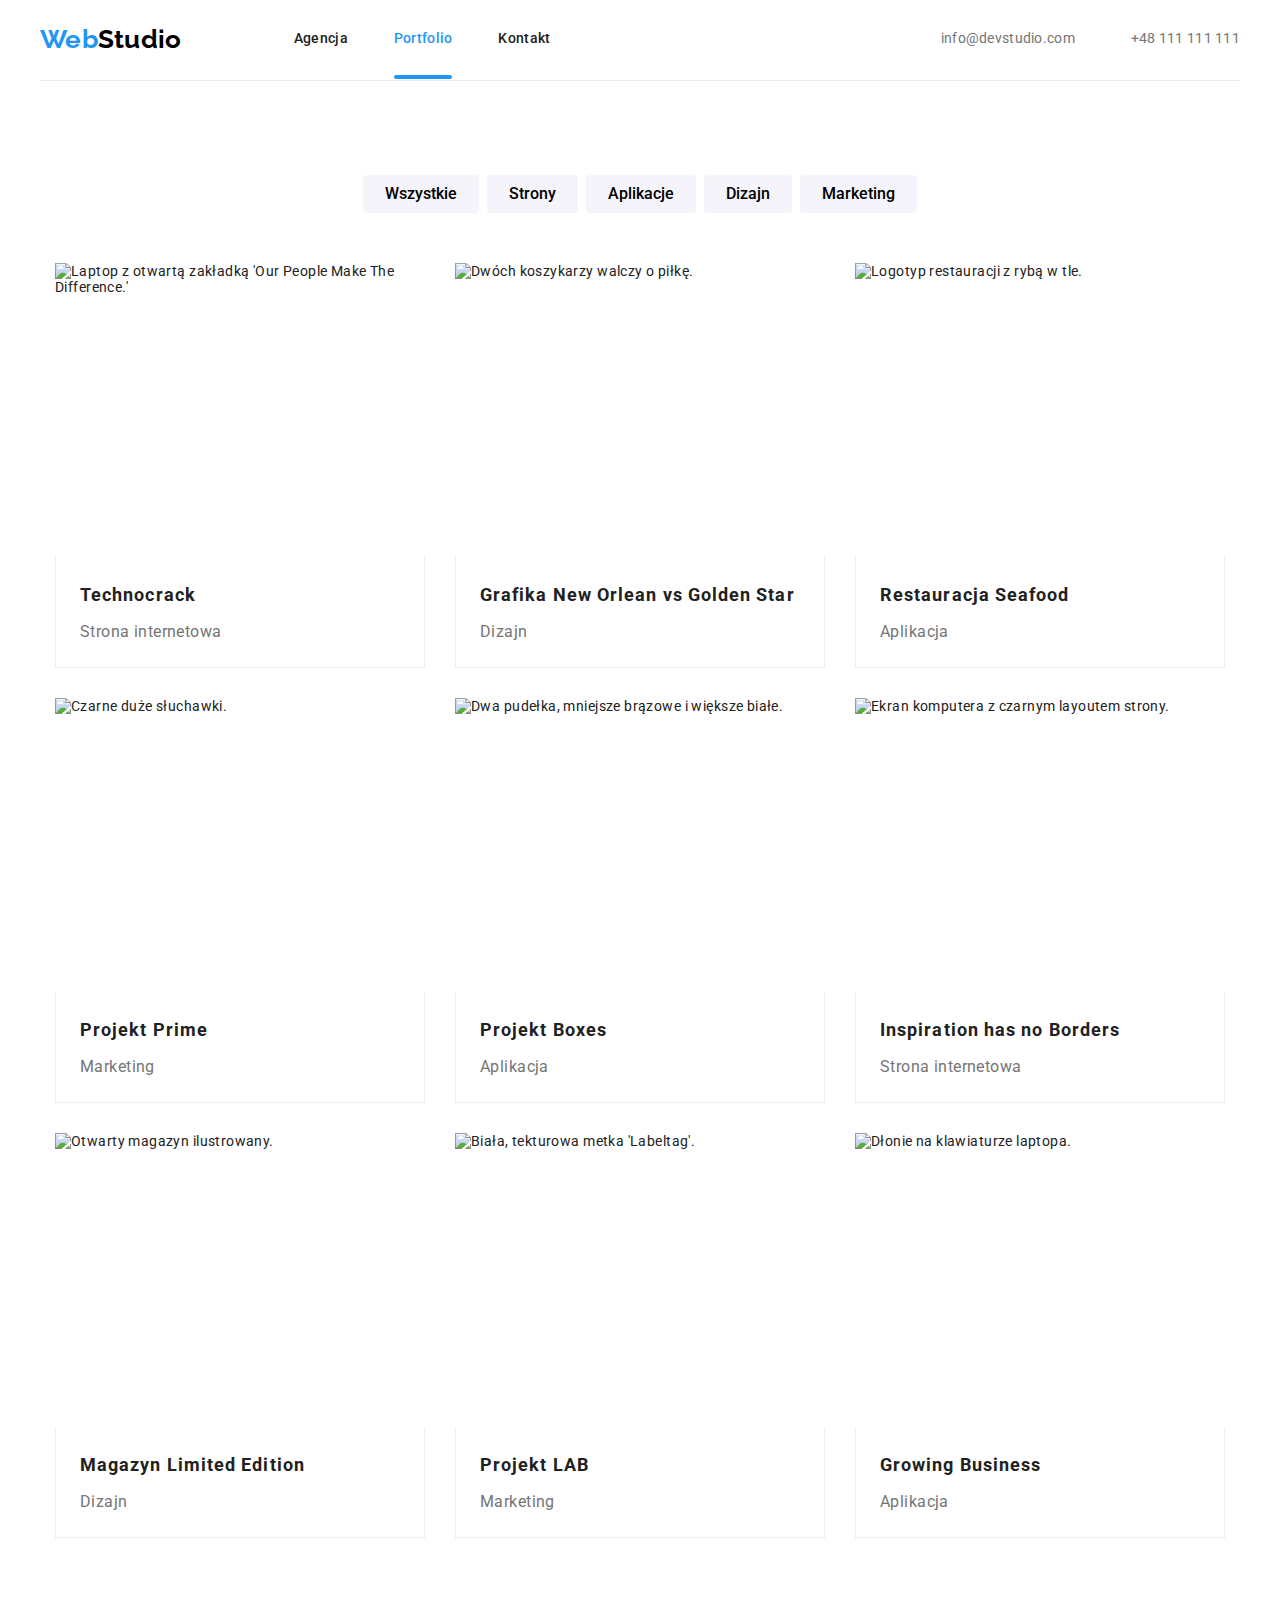
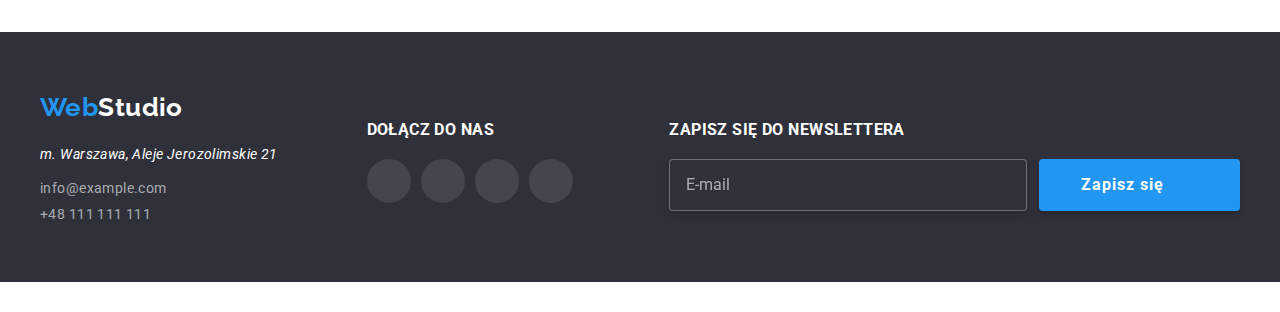
==== portfolio.html @ f0f56482 "BEM dodałem blok product" ====
<!DOCTYPE html>
<html lang="pl-PL">
  <head>
    <meta charset="UTF-8" />
    <meta http-equiv="X-UA-Compatible" content="IE=edge" />
    <meta name="viewport" content="width=device-width, initial-scale=1.0" />
    <title>Portfolio</title>
    <link rel="preconnect" href="https://fonts.googleapis.com" />
    <link rel="preconnect" href="https://fonts.gstatic.com" crossorigin />
    <link
      href="https://fonts.googleapis.com/css2?family=Raleway:wght@700&family=Roboto:wght@400;500;700;900&display=swap"
      rel="stylesheet"
    />
    <link
      rel="stylesheet"
      href="https://cdnjs.cloudflare.com/ajax/libs/modern-normalize/1.0.0/modern-normalize.min.css"
    />
    <link href="./css/styles.css" rel="stylesheet" />
  </head>
  <body>
    <header class="container header">
      <a
        class="logo header__logo"
        href="./index.html"
        target="_blank"
        rel="noopener noreferrer"
        >Web<span class="header__logo--color">Studio</span></a
      >
      <nav>
        <ul class="list header__navigation">
          <li>
            <a class="link header__navigation--color" href="./index.html"
              >Agencja</a
            >
          </li>
          <li>
            <a
              class="header__navigation--active link header__navigation--color"
              href="./portfolio.html"
              target="_blank"
              >Portfolio</a
            >
          </li>
          <li>
            <a class="link header__navigation--color" href="#contacts"
              >Kontakt</a
            >
          </li>
        </ul>
      </nav>
      <ul class="list header__contacts">
        <li>
          <a
            class="link header__contacts--color"
            href="mailto:info@devstudio.com"
          >
            <svg class="icon header__icon--color">
              <use
                xlink:href="./images/icons.svg#envelope"
                width="16"
                height="16"
              ></use>
            </svg>
            info@devstudio.com
          </a>
        </li>
        <li>
          <a class="link header__contacts--color" href="tel:+48111111111">
            <svg class="icon header__icon--color">
              <use
                xlink:href="./images/icons.svg#smartphone"
                width="16"
                height="16"
                x="3"
              ></use>
            </svg>
            +48 111 111 111</a
          >
        </li>
      </ul>
    </header>
    <section class="section">
      <div class="container">
        <ul class="list filter">
          <li>
            <button class="filter__button" type="button">Wszystkie</button>
          </li>
          <li>
            <button class="filter__button" type="button">Strony</button>
          </li>
          <li>
            <button class="filter__button" type="button">Aplikacje</button>
          </li>
          <li>
            <button class="filter__button" type="button">Dizajn</button>
          </li>
          <li>
            <button class="filter__button" type="button">Marketing</button>
          </li>
        </ul>
        <ul class="list grid">
          <li class="grid__item">
            <div class="product">
              <img
                src="./images/portfolio-img-1.jpg"
                alt="Laptop z otwartą zakładką 'Our People Make The Difference.'"
                width="370"
                height="294"
              />
              <p class="product__overlay">
                Technocrack jest popularną platformą wykorzystywaną do
                rozpowszechniania koronawirusa. Firmy wykorzystują tę platformę
                do celów szpiegowskich i ataków na niezabezpieczone serwery
                konkurencji.
              </p>
            </div>
            <div class="product__label">
              <h5 class="product__name">Technocrack</h5>
              <p class="product__class">Strona internetowa</p>
            </div>
          </li>
          <li class="grid__item">
            <div class="product">
              <img
                src="./images/portfolio-img-2.jpg"
                alt="Dwóch koszykarzy walczy o piłkę."
                width="370"
                height="294"
              />
              <p class="product__overlay">
                Technocrack jest popularną platformą wykorzystywaną do
                rozpowszechniania koronawirusa. Firmy wykorzystują tę platformę
                do celów szpiegowskich i ataków na niezabezpieczone serwery
                konkurencji.
              </p>
            </div>
            <div class="product__label">
              <h5 class="product__name">Grafika New Orlean vs Golden Star</h5>
              <p class="product__class">Dizajn</p>
            </div>
          </li>
          <li class="grid__item">
            <div class="product">
              <img
                src="./images/portfolio-img-3.jpg"
                alt="Logotyp restauracji z rybą w tle."
                width="370"
                height="294"
              />
              <p class="product__overlay">
                Technocrack jest popularną platformą wykorzystywaną do
                rozpowszechniania koronawirusa. Firmy wykorzystują tę platformę
                do celów szpiegowskich i ataków na niezabezpieczone serwery
                konkurencji.
              </p>
            </div>
            <div class="product__label">
              <h5 class="product__name">Restauracja Seafood</h5>
              <p class="product__class">Aplikacja</p>
            </div>
          </li>
          <li class="grid__item">
            <div class="product">
              <img
                src="./images/portfolio-img-4.jpg"
                width="370"
                height="294"
                alt="Czarne duże słuchawki."
              />
              <p class="product__overlay">
                Technocrack jest popularną platformą wykorzystywaną do
                rozpowszechniania koronawirusa. Firmy wykorzystują tę platformę
                do celów szpiegowskich i ataków na niezabezpieczone serwery
                konkurencji.
              </p>
            </div>
            <div class="product__label">
              <h5 class="product__name">Projekt Prime</h5>
              <p class="product__class">Marketing</p>
            </div>
          </li>
          <li class="grid__item">
            <div class="product">
              <img
                src="./images/portfolio-img-5.jpg"
                width="370"
                height="294"
                alt="Dwa pudełka, mniejsze brązowe i większe białe."
              />
              <p class="product__overlay">
                Technocrack jest popularną platformą wykorzystywaną do
                rozpowszechniania koronawirusa. Firmy wykorzystują tę platformę
                do celów szpiegowskich i ataków na niezabezpieczone serwery
                konkurencji.
              </p>
            </div>
            <div class="product__label">
              <h5 class="product__name">Projekt Boxes</h5>
              <p class="product__class">Aplikacja</p>
            </div>
          </li>
          <li class="grid__item">
            <div class="product">
              <img
                src="./images/portfolio-img-6.jpg"
                alt="Ekran komputera z czarnym layoutem strony."
                width="370"
                height="294"
              />
              <p class="product__overlay">
                Technocrack jest popularną platformą wykorzystywaną do
                rozpowszechniania koronawirusa. Firmy wykorzystują tę platformę
                do celów szpiegowskich i ataków na niezabezpieczone serwery
                konkurencji.
              </p>
            </div>
            <div class="product__label">
              <h5 class="product__name">Inspiration has no Borders</h5>
              <p class="product__class">Strona internetowa</p>
            </div>
          </li>
          <li class="grid__item">
            <div class="product">
              <img
                src="./images/portfolio-img-7.jpg"
                alt="Otwarty magazyn ilustrowany."
                width="370"
                height="294"
              />
              <p class="product__overlay">
                Technocrack jest popularną platformą wykorzystywaną do
                rozpowszechniania koronawirusa. Firmy wykorzystują tę platformę
                do celów szpiegowskich i ataków na niezabezpieczone serwery
                konkurencji.
              </p>
            </div>
            <div class="product__label">
              <h5 class="product__name">Magazyn Limited Edition</h5>
              <p class="product__class">Dizajn</p>
            </div>
          </li>
          <li class="grid__item">
            <div class="product">
              <img
                src="./images/portfolio-img-8.jpg"
                alt="Biała, tekturowa metka 'Labeltag'."
                width="370"
                height="294"
              />
              <p class="product__overlay">
                Technocrack jest popularną platformą wykorzystywaną do
                rozpowszechniania koronawirusa. Firmy wykorzystują tę platformę
                do celów szpiegowskich i ataków na niezabezpieczone serwery
                konkurencji.
              </p>
            </div>
            <div class="product__label">
              <h5 class="product__name">Projekt LAB</h5>
              <p class="product__class">Marketing</p>
            </div>
          </li>
          <li class="grid__item">
            <div class="product">
              <img
                src="./images/portfolio-img-9.jpg"
                alt="Dłonie na klawiaturze laptopa."
                width="370"
                height="294"
              />
              <p class="product__overlay">
                Technocrack jest popularną platformą wykorzystywaną do
                rozpowszechniania koronawirusa. Firmy wykorzystują tę platformę
                do celów szpiegowskich i ataków na niezabezpieczone serwery
                konkurencji.
              </p>
            </div>
            <div class="product__label">
              <h5 class="product__name">Growing Business</h5>
              <p class="product__class">Aplikacja</p>
            </div>
          </li>
        </ul>
      </div>
    </section>
    <footer class="footer__background">
      <div class="container footer">
        <div>
          <a
            class="logo"
            href="./index.html"
            target="_blank"
            rel="noopener noreferrer"
            >Web<span class="footer__logo--color">Studio</span></a
          >
          <address class="footer__address">
            <p>m. Warszawa, Aleje Jerozolimskie 21</p>
          </address>
          <ul class="list footer__contacts">
            <li>
              <a
                class="link footer__contacts--color"
                href="mailto:info@example.com"
                >info@example.com</a
              >
            </li>
            <li>
              <a class="link footer__contacts--color" href="tel:+48111111111"
                >+48 111 111 111</a
              >
            </li>
          </ul>
        </div>
        <div class="footer__social">
          <h3 class="footer__heading">Dołącz do nas</h3>
          <div class="social">
            <a
              class="icon social__icon footer__social--color"
              href="./index.html"
              target="_blank"
              rel="noopener noreferrer"
            >
              <svg>
                <use
                  xlink:href="./images/icons.svg#instagram"
                  width="20"
                  height="20"
                  x="12"
                  y="12"
                ></use>
              </svg>
            </a>
            <a
              class="icon social__icon footer__social--color"
              href="./index.html"
              target="_blank"
              rel="noopener noreferrer"
            >
              <svg>
                <use
                  xlink:href="./images/icons.svg#twitter"
                  width="20"
                  height="20"
                  x="12"
                  y="12"
                ></use>
              </svg>
            </a>
            <a
              class="icon social__icon footer__social--color"
              href="./index.html"
              target="_blank"
              rel="noopener noreferrer"
            >
              <svg>
                <use
                  xlink:href="./images/icons.svg#facebook"
                  width="20"
                  height="20"
                  x="12"
                  y="12"
                ></use>
              </svg>
            </a>
            <a
              class="icon social__icon footer__social--color"
              href="./index.html"
              target="_blank"
              rel="noopener noreferrer"
            >
              <svg>
                <use
                  xlink:href="./images/icons.svg#linkedin"
                  width="20"
                  height="20"
                  x="12"
                  y="12"
                ></use>
              </svg>
            </a>
          </div>
        </div>
        <div class="footer__newsletter">
          <h3 class="footer__heading">Zapisz się do newslettera</h3>
          <form class="footer__form" method="post" action="javascript:void(0);">
            <label for="news_email"></label>
            <input
              class="footer__input"
              type="email"
              name="news_email"
              id="news_email"
              placeholder="E-mail"
            />
            <button class="footer__button button" type="submit">
              Zapisz się<svg class="footer__icon">
                <use
                  xlink:href="./images/icons.svg#send"
                  width="24"
                  height="24"
                ></use>
              </svg>
            </button>
          </form>
        </div>
      </div>
    </footer>
  </body>
</html>
---- css/styles.css ----
/* global border-box - not necessary if modern.normailze stylesheet is linked
*,
*::before,
*::after {
  box-sizing: border-box;
}
*/
:root {
  --white: #fff;
  --black: #000;
  --brand-black: #212121;
  --grey: #757575;
  --brand-blue: #2196f3;
  --lightgrey: #ffffff99;
  --background-grey: #f5f4fa;
  --background-white: #e5e5e5;
  --border-head: #ececec;
  --grid-item: #eeeeee;
  --brand-dark: #2f303a;
  --background-title: #2f303a66;
  --icon-grey: #afb1b8;
  --icon-black: #ffffff1a;
  --background-dark-trans: #2f303acc;
  --background-blue-trans: #2196f3e5;
  --border-grey: #0000001a;
  --background-backdrop: #00000033;
  --placeholder-comment: #75757580;
}
body {
  font-family: "Roboto", "Raleway", sans-serif;
  color: var(--brand-black);
  font-size: 14px;
  letter-spacing: 0.03em;
  margin: 0;
  padding: 0;
}
.container {
  width: 1200px;
  justify-content: center;
  margin: 0 auto;
}
.list {
  list-style-type: none;
  display: inline;
  margin: 0;
  padding: 0;
}
.section {
  padding-top: 94px;
  padding-bottom: 94px;
}

/*Logo WebStudio*/
.logo {
  font-family: "Raleway";
  font-size: 26px;
  font-weight: 700;
  line-height: 1.19;
  text-decoration: none;
  color: var(--brand-blue);
}
.header__logo--color {
  color: var(--black);
}

/* -------------INDEX------------ */

/* ---Header----*/
.header {
  display: flex;
  justify-content: space-between;
  align-items: center;
  background-color: var(--white);
  border-bottom: 1px solid var(--border-head);
  padding-top: 24px;
  padding-bottom: 25px;
  line-height: 1.14;
  letter-spacing: 0.02em;
}
.header__logo {
  margin-right: 93px;
}
.header__navigation {
  display: flex;
  margin-right: 345px;
  gap: 46px;
}
.header__navigation--color {
  font-weight: 500;
  text-decoration: none;
  color: var(--brand-black);
}
.link {
  transition-property: color;
  transition-duration: 250ms;
  transition-timing-function: cubic-bezier(0.4, 0, 0.2, 1);
}
.link:hover,
.link:focus {
  color: var(--brand-blue);
}
/* --blue underline for active page ---- */
.header__navigation--active {
  position: relative;
  color: var(--brand-blue);
}
.header__navigation--active::after {
  position: absolute;
  display: block;
  content: "";
  height: 4px;
  bottom: -33px;
  left: 0;
  right: 0;
  background-color: var(--brand-blue);
  border-radius: 2px;
  margin: 0;
}

/* --- */
.header__contacts {
  display: flex;
  justify-content: center;
  align-items: center;
  gap: 30px;
}
.header__contacts--color {
  display: flex;
  color: var(--grey);
  text-decoration: none;
  letter-spacing: 0.02em;
}

.header__icon--color {
  fill: var(--grey);
  background-color: var(--white);
  margin-right: 10px;
  width: 16px;
  height: 16px;
  transition-property: fill;
  transition-duration: 250ms;
  transition-timing-function: cubic-bezier(0.4, 0, 0.2, 1);
}
.header__icon--color:hover,
.header__icon--color:focus {
  fill: var(--brand-blue);
}
.link:hover .header__icon--color,
.link:focus .header__icon--color {
  fill: var(--brand-blue);
}

/*----Footer-----*/

.footer__background {
  background-color: var(--brand-dark);
}
.footer {
  color: var(--white);
  display: flex;
  justify-content: space-between;
  padding-top: 60px;
  padding-bottom: 60px;
}
.footer__logo--color {
  color: var(--white);
}
.footer__address {
  line-height: 1.71;
  margin-top: 20px;
  margin-bottom: 9px;
}
.footer__contacts {
  display: flex;
  flex-direction: column;
  gap: 9px;
}
.footer__contacts--color {
  text-decoration: none;
  color: var(--lightgrey);
}
/* --Footer social-- */

.footer__social {
  margin-left: 70px;
  padding-top: 12px;
}
.footer__heading {
  font-weight: 700;
  text-transform: uppercase;
  line-height: 1.17;
  margin-bottom: 20px;
}
.footer__social--color {
  fill: var(--white);
  background-color: var(--icon-black);
}
/* --Footer newsletter-- */
.footer__newsletter {
  margin-left: 78px;
  padding-top: 12px;
}
.footer__form {
  display: flex;
}
.footer__input {
  width: 358px;
  padding-left: 16px;
  padding-top: 15px;
  padding-bottom: 15px;
  background-color: var(--brand-dark);
  border: 1px solid rgba(255, 255, 255, 0.3);
  filter: drop-shadow(0px 4px 4px rgba(0, 0, 0, 0.15));
  border-radius: 4px;
  outline: none;
  transition-property: fill, border-color;
  transition-duration: 250ms;
  transition-timing-function: cubic-bezier(0.4, 0, 0.2, 1);
}
.footer__input:hover,
.footer__input:focus {
  border-color: var(--brand-blue);
}
.footer__input,
::placeholder {
  font-size: 16px;
  line-height: 1.25;
  color: var(--lightgrey);
}
.footer__button {
  display: flex;
  justify-content: center;
  align-items: center;
  margin-left: 12px;
  padding-left: 42px;
  padding-right: 28px;
}
.button {
  padding-top: 10px;
  padding-bottom: 10px;
  background-color: var(--brand-blue);
  color: var(--white);
  font-weight: 700;
  font-size: 16px;
  line-height: 1.87;
  letter-spacing: 0.06em;
  text-align: center;
  cursor: pointer;
  border: none;
  border-radius: 4px;
  box-shadow: 0px 4px 4px rgba(0, 0, 0, 0.15);
}
.footer__icon {
  fill: var(--white);
  width: 24px;
  height: 24px;
  margin-left: 24px;
}
/* -----Order section------ */
.order__image {
  background-image: linear-gradient(
      var(--background-title),
      var(--background-title)
    ),
    url("../images/title-background-img.jpg");
  background-color: var(--background-title);
  width: 1600px;
  background-size: auto auto;
  background-position: center;
  background-repeat: no-repeat;
}
.order {
  display: flex;
  flex-direction: column;
  padding-top: 200px;
  padding-bottom: 200px;
}
.order__headline {
  font-weight: 900;
  font-size: 44px;
  color: var(--white);
  line-height: 1.36;
  text-align: center;
  letter-spacing: 0.06em;
  text-transform: uppercase;
  margin-bottom: 30px;
  margin-top: 0;
}
.order__button {
  padding-right: 41px;
  padding-left: 42px;
  margin: 0 auto;
}

/* -----Offer section----- */
.offer {
  display: flex;
  flex-direction: column;
  gap: 94px;
}
.offer__list {
  display: flex;
  column-count: 4;
  gap: 30px;
}
.offer__icon {
  display: block;
  width: 270px;
  height: 120px;
  background-color: var(--background-grey);
  border-radius: 4px;
  fill: currentColor;
  border-bottom: 30px;
}
.offer__title {
  font-weight: 700;
  line-height: 1.17;
  margin-top: 30px;
  margin-bottom: 10px;
}
.offer__post {
  color: var(--grey);
  line-height: 1.71;
  margin: 0;
}
.section__headline {
  margin-top: 0;
  margin-bottom: 50px;
  font-size: 36px;
  font-weight: 700;
  line-height: 1.17;
  text-align: center;
}

.offer__gallery {
  display: flex;
  justify-content: center;
  height: 100%;
  gap: 30px;
}
/* --label-- */
.offer__thumb {
  position: relative;
}
.offer__label {
  position: absolute;
  padding: 27px 0;
  color: var(--white);
  text-transform: uppercase;
  text-align: center;
  background-color: var(--background-dark-trans);
  margin: 0;
  bottom: 3px;
  right: 0;
  left: 0;
  font-weight: 700;
  line-height: 1.17;
}
/* -----Team section---- */
.team {
  /* display: flex; */
  background-color: var(--background-grey);
}
.team__list {
  display: flex;
  justify-content: center;
  max-width: 100%;
  gap: 30px;
}
.team__person {
  display: flex;
  flex-direction: column;
  padding: 30px 32px;
}
.team__name {
  font-weight: 500;
  font-size: 16px;
  line-height: 1.17;
  text-align: center;
  margin: 0;
  padding-bottom: 10px;
}
.team__position {
  font-size: 16px;
  line-height: 1.17;
  color: var(--grey);
  text-align: center;
  margin: bottom 16px;
}
.team__card {
  padding: 0;
  margin: 0;
  background-color: var(--white);
  box-shadow: 0px 1px 3px rgba(0, 0, 0, 0.12), 0px 1px 1px rgba(0, 0, 0, 0.14),
    0px 2px 1px rgba(0, 0, 0, 0.2);
  border-radius: 0px 0px 4px 4px;
}
.social {
  display: flex;
  gap: 10px;
}
.social__icon {
  width: 44px;
  height: 44px;
  border: none;
  border-radius: 50%;
  transition-property: background-color, fill;
  transition-duration: 250ms;
  transition-timing-function: cubic-bezier(0.4, 0, 0.2, 1);
}
.team__social--color {
  fill: var(--icon-grey);
  background-color: var(--white);
}

.icon {
  cursor: pointer;
}
.social__icon:hover,
.social__icon:focus {
  outline: none;
  fill: var(--white);
  background-color: var(--brand-blue);
}

/* -----Client section----- */

.client {
  display: flex;
  justify-content: center;
  max-width: 100%;
  gap: 30px;
}
.client__item {
  display: flex;
  justify-content: center;
  width: 170px;
  height: 92px;
  border: 1px solid var(--icon-grey);
  border-radius: 4px;
  transition-property: border-color;
  transition-duration: 250ms;
  transition-timing-function: cubic-bezier(0.4, 0, 0.2, 1);
}
.client__icon {
  width: 170px;
  height: 92px;
  fill: var(--icon-grey);
  transition-property: fill;
  transition-duration: 250ms;
  transition-timing-function: cubic-bezier(0.4, 0, 0.2, 1);
}
.client__item:hover,
.client__item:focus {
  outline: none;
  border-color: var(--brand-blue);
}
.client__icon:hover,
.client__icon:focus {
  fill: var(--brand-blue);
}
/* --------------------------------------- */
/* -----------------PORTFOLIO------------- */
.filter {
  display: flex;
  justify-content: center;
  gap: 8px;
  margin-bottom: 50px;
}
.filter__button {
  background-color: var(--background-grey);
  font-size: 16px;
  font-weight: 500;
  line-height: 1.62;
  text-align: center;
  cursor: pointer;
  border: none;
  border-radius: 4px;
  padding: 6px 22px;
  transition-property: background-color, color, box-shadow;
  transition-duration: 250ms;
  transition-timing-function: cubic-bezier(0.4, 0, 0.2, 1);
}
.filter__button:hover,
.filter__button:focus {
  background-color: var(--brand-blue);
  color: var(--white);
  box-shadow: 0px 3px 1px rgba(0, 0, 0, 0.1), 0px 1px 2px rgba(0, 0, 0, 0.08),
    0px 2px 2px rgba(0, 0, 0, 0.12);
}

.grid {
  display: flex;
  flex-wrap: wrap;
  justify-content: center;
  gap: 30px;
}
.grid__item {
  background-color: var(--white);
  cursor: pointer;
  transition-property: box-shadow;
  transition-duration: 250ms;
  transition-timing-function: cubic-bezier(0.4, 0, 0.2, 1);
}
.product__label {
  border-bottom: 1px solid var(--grid-item);
  border-right: 1px solid var(--grid-item);
  border-left: 1px solid var(--grid-item);
  padding: 20px 0 20px 24px;
}
.product__name {
  font-weight: 700;
  font-size: 18px;
  line-height: 2;
  letter-spacing: 0.06em;
  margin: 0;
  padding-bottom: 4px;
}
.product__class {
  font-size: 16px;
  line-height: 1.87;
  color: var(--grey);
  margin: 0;
}
.grid__item:hover,
.grid__item:focus {
  box-shadow: 0px 3px 1px rgba(0, 0, 0, 0.1), 0px 1px 2px rgba(0, 0, 0, 0.08),
    0px 2px 2px rgba(0, 0, 0, 0.12);
}

/* --transform - overlay */

.product {
  position: relative;
  width: 370px;
  height: 294px;
  margin-top: auto;
  margin-bottom: auto;
  overflow: hidden;
}
.product__overlay {
  position: absolute;
  top: 0;
  padding: 49px 45px 49px 24px;
  margin: 0;
  color: var(--white);
  font-size: 18px;
  line-height: 1.55;
  background-color: var(--background-blue-trans);
  transition: transform;
  transition-duration: 250ms;
  transition-timing-function: cubic-bezier(0.4, 0, 0.2, 1);
  top: 0;
  left: 0;
  width: 100%;
  height: 100%;
  transform: translatey(100%);
}
.grid__item:hover .product__overlay {
  display: block;
  transform: translatey(0);
}
/* ----Modall window--- */
.modal__backdrop {
  position: fixed;
  width: 100%;
  height: 100%;
  top: 0;
  left: 0;
  background-color: var(--background-backdrop);
  transition: opacity 250ms easy, visibility 250ms easy;
}
.modal {
  position: absolute;
  width: 528px;
  height: 581px;
  top: 50%;
  left: 50%;
  transform: translate(-50%, -50%);
  background-color: var(--white);
  box-shadow: 0px 1px 3px rgba(0, 0, 0, 0.12), 0px 1px 1px rgba(0, 0, 0, 0.14),
    0px 2px 1px rgba(0, 0, 0, 0.2);
  border-radius: 4px;
}
.modal__anime {
  transition-duration: 1500ms;
}
.modal__close {
  position: absolute;
  width: 30px;
  height: 30px;
  top: 8px;
  right: 8px;
  background-color: var(--white);
  border: 1px solid var(--border-grey);
  border-radius: 50%;
  cursor: pointer;
  transition-property: border-color;
  transition-duration: 250ms;
  transition-timing-function: cubic-bezier(0.4, 0, 0.2, 1);
}
.modal__backdrop--hidden {
  opacity: 0;
  visibility: hidden;
  pointer-events: none;
  transition: opacity 250ms easy, visibility 250ms easy;
}
.modal__x {
  width: 20px;
  height: 20px;
  transition-property: fill;
  transition-duration: 250ms;
  transition-timing-function: cubic-bezier(0.4, 0, 0.2, 1);
}
.modal__close:hover,
.modal__close:focus,
.modal__x:hover,
.modal__x:focus {
  fill: var(--brand-blue);
  border-color: var(--brand-blue);
}

/* ---Order form content---*/

.modal__flex {
  display: flex;
  flex-direction: column;
  padding: 40px;
  margin: auto;
  align-items: center;
}
.order__form {
  display: flex;
  padding-left: 0;
  padding-right: 0;
  flex-direction: column;
  width: 100%;
}
.order__heading {
  font-weight: 700;
  font-size: 20px;
  line-height: 1.15;
  color: var(--brand-black);
  text-align: center;
  margin-top: 0;
  margin-bottom: 12px;
}
.order__label {
  font-size: 12px;
  line-height: 1.16;
  letter-spacing: 0.01em;
  color: var(--grey);
  margin-bottom: 4px;
}
.order__item {
  position: relative;
  margin-bottom: 10px;
}
.order__input {
  width: 100%;
  height: 40px;
  padding: 12px 16px 12px 42px;
  border: 1px solid rgba(33, 33, 33, 0.2);
  border-radius: 4px;
  transition-property: background-color;
  transition-duration: 250ms;
  transition-timing-function: cubic-bezier(0.4, 0, 0.2, 1);
  outline: none;
}
.order__comment {
  height: 120px;
  margin-bottom: 10px;
  padding: 12px 16px;
  resize: none;
}
.order__comment::placeholder {
  font-size: 12px;
  line-height: 1.16;
  letter-spacing: 0.01em;
  color: var(--placeholder-comment);
}
.modal__button {
  margin: 0 auto;
  width: 200px;
  margin-top: 30px;
  justify-content: center;
}
.order__confirmation {
  font-size: 14px;
  line-height: 1.71;
  color: var(--grey);
  margin: 0;
}
.order__link {
  color: var(--brand-blue);
}
.order__icon {
  position: absolute;
  top: 11px;
  left: 12px;
  width: 18px;
  height: 18px;
  fill: var(--brand-black);
  transition-property: fill, border-color;
  transition-duration: 250ms;
  transition-timing-function: cubic-bezier(0.4, 0, 0.2, 1);
}
.order__item:hover .order__icon,
.order__item:hover .order__input--hovering,
.order__item:focus .order__icon,
.order__item:focus .order__input--hovering {
  border-color: var(--brand-blue);
  fill: var(--brand-blue);
}
.order__check {
  display: flex;
  justify-content: center;
  align-items: center;
  padding: 0;
  cursor: pointer;
}
.order__form .order__check {
  margin: 0;
}
/* --custom input type checkbox */
.order__check--custom {
  position: relative;
  display: block;
  width: 16px;
  height: 16px;
  margin-right: 8px;
  padding: 0;
  cursor: pointer;
  background-color: var(--white);
  border: 3px solid var(--brand-black);
  border-radius: 2px;
}
.order__check--hidden {
  -moz-appearance: none;
  -webkit-appearance: none;
  appearance: none;
}
.order__check--custom:checked {
  background-image: url("data:image/svg+xml;charset=utf8,%3Csvg width='16' height='15' viewBox='0 0 16 15' fill='none' xmlns='http://www.w3.org/2000/svg'%3E%3Crect width='16' height='15' rx='2' fill='%232196F3'/%3E%3Cpath d='M3.95703 7.75166L3.88825 7.68604L3.81923 7.75141L2.93123 8.59258L2.85486 8.66492L2.93097 8.73753L6.42671 12.0724L6.49574 12.1382L6.56476 12.0724L14.069 4.91352L14.1449 4.84116L14.069 4.76881L13.1873 3.92764L13.1183 3.86183L13.0493 3.92761L6.49577 10.1735L3.95703 7.75166Z' fill='white' stroke='white' stroke-width='0.2'/%3E%3C/svg%3E");
  border: transparent;
}
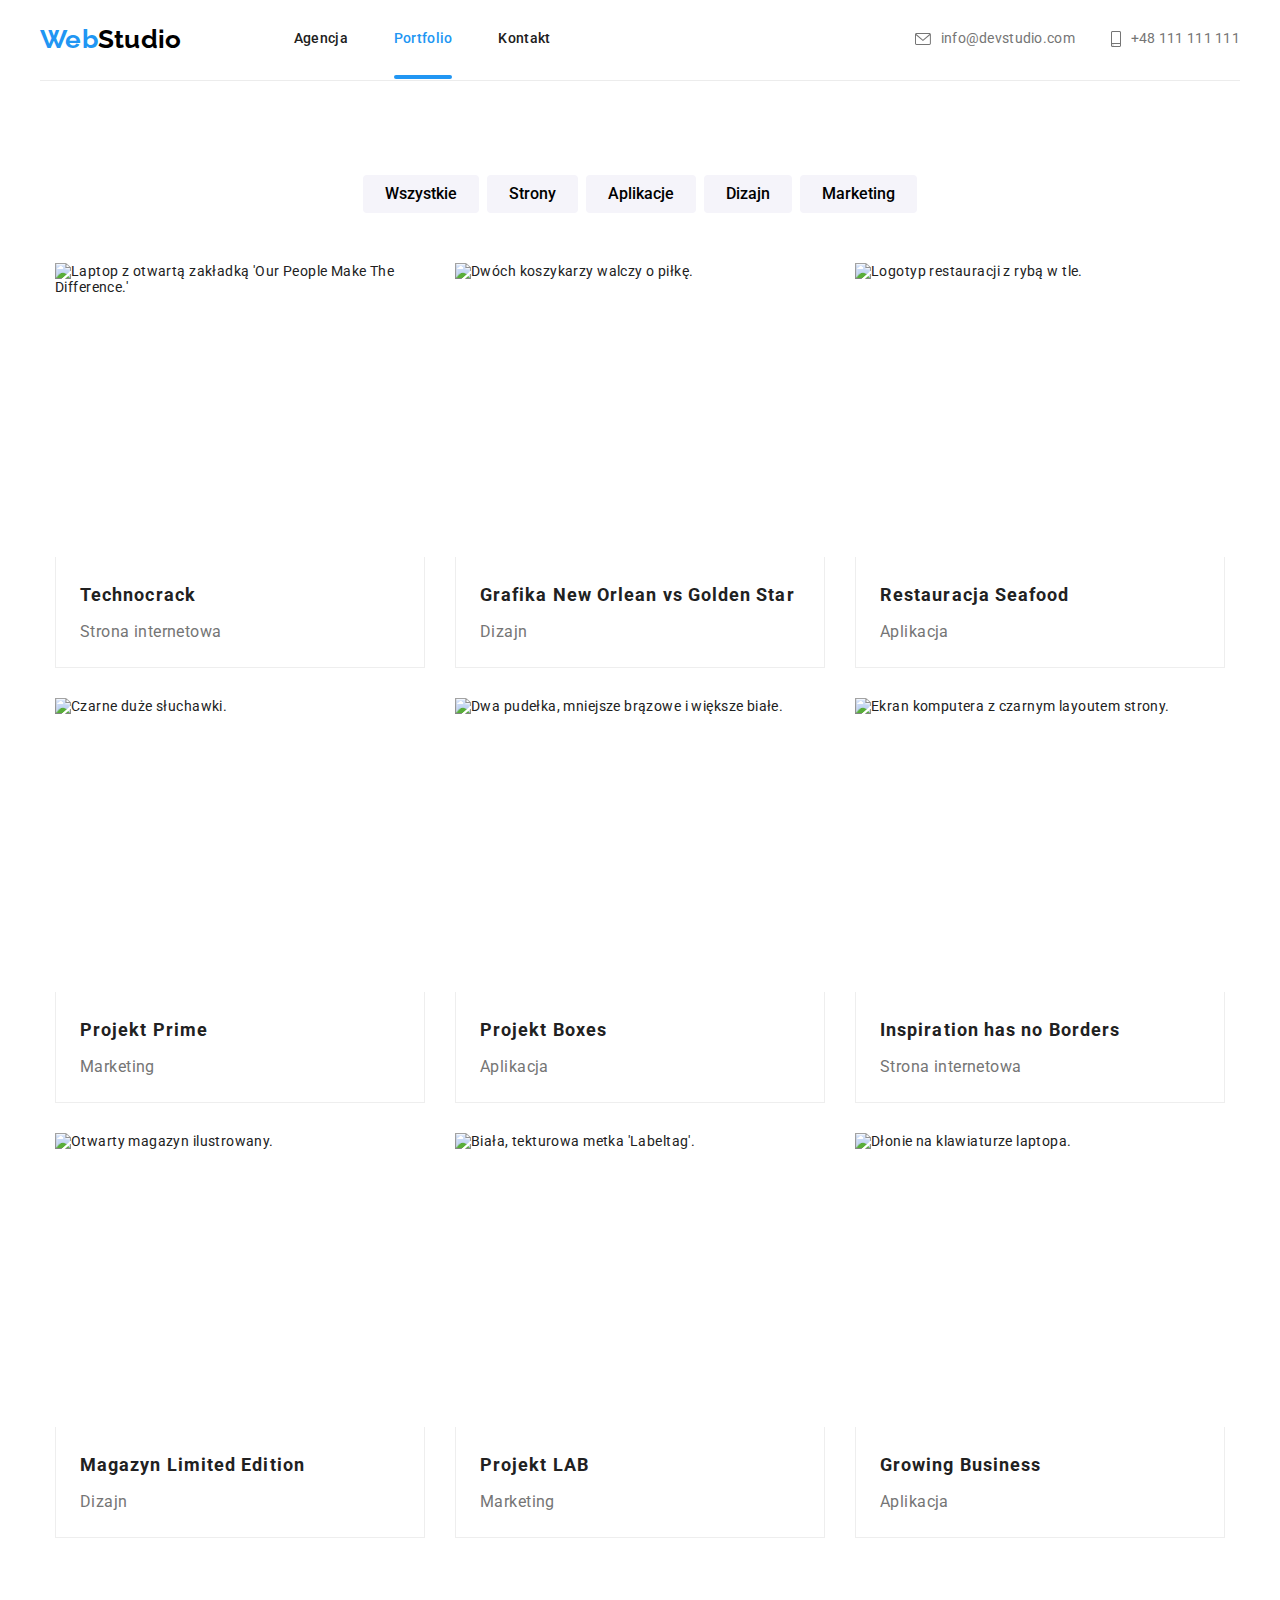
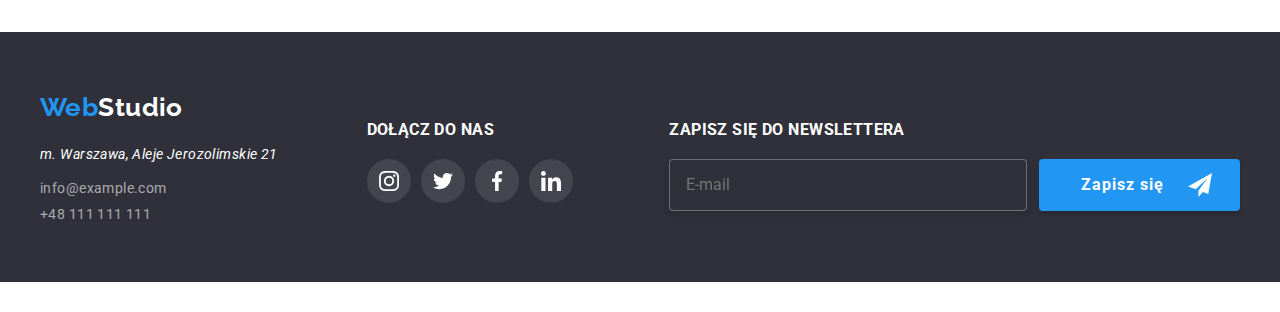
==== commit 4a838682: "Wszystko w scss" ====
--- a/portfolio.html
+++ b/portfolio.html
@@ -15,7 +15,7 @@
       rel="stylesheet"
       href="https://cdnjs.cloudflare.com/ajax/libs/modern-normalize/1.0.0/modern-normalize.min.css"
     />
-    <link href="./css/styles.css" rel="stylesheet" />
+    <link href="./css/main.min.css" rel="stylesheet" />
   </head>
   <body>
     <header class="container header">
@@ -27,24 +27,20 @@
         >Web<span class="header__logo--color">Studio</span></a
       >
       <nav>
-        <ul class="list header__navigation">
-          <li>
-            <a class="link header__navigation--color" href="./index.html"
-              >Agencja</a
-            >
+        <ul class="list header__nav">
+          <li>
+            <a class="link header__nav--color" href="./index.html">Agencja</a>
           </li>
           <li>
             <a
-              class="header__navigation--active link header__navigation--color"
+              class="header__nav--active link header__nav--color"
               href="./portfolio.html"
               target="_blank"
               >Portfolio</a
             >
           </li>
           <li>
-            <a class="link header__navigation--color" href="#contacts"
-              >Kontakt</a
-            >
+            <a class="link header__nav--color" href="#contacts">Kontakt</a>
           </li>
         </ul>
       </nav>
@@ -54,7 +50,7 @@
             class="link header__contacts--color"
             href="mailto:info@devstudio.com"
           >
-            <svg class="icon header__icon--color">
+            <svg class="icon icon__header--color">
               <use
                 xlink:href="./images/icons.svg#envelope"
                 width="16"
@@ -66,7 +62,7 @@
         </li>
         <li>
           <a class="link header__contacts--color" href="tel:+48111111111">
-            <svg class="icon header__icon--color">
+            <svg class="icon icon__header--color">
               <use
                 xlink:href="./images/icons.svg#smartphone"
                 width="16"
@@ -83,19 +79,19 @@
       <div class="container">
         <ul class="list filter">
           <li>
-            <button class="filter__button" type="button">Wszystkie</button>
-          </li>
-          <li>
-            <button class="filter__button" type="button">Strony</button>
-          </li>
-          <li>
-            <button class="filter__button" type="button">Aplikacje</button>
-          </li>
-          <li>
-            <button class="filter__button" type="button">Dizajn</button>
-          </li>
-          <li>
-            <button class="filter__button" type="button">Marketing</button>
+            <button class="btn__filter" type="button">Wszystkie</button>
+          </li>
+          <li>
+            <button class="btn__filter" type="button">Strony</button>
+          </li>
+          <li>
+            <button class="btn__filter" type="button">Aplikacje</button>
+          </li>
+          <li>
+            <button class="btn__filter" type="button">Dizajn</button>
+          </li>
+          <li>
+            <button class="btn__filter" type="button">Marketing</button>
           </li>
         </ul>
         <ul class="list grid">
@@ -107,7 +103,7 @@
                 width="370"
                 height="294"
               />
-              <p class="product__overlay">
+              <p class="grid__overlay">
                 Technocrack jest popularną platformą wykorzystywaną do
                 rozpowszechniania koronawirusa. Firmy wykorzystują tę platformę
                 do celów szpiegowskich i ataków na niezabezpieczone serwery
@@ -127,7 +123,7 @@
                 width="370"
                 height="294"
               />
-              <p class="product__overlay">
+              <p class="grid__overlay">
                 Technocrack jest popularną platformą wykorzystywaną do
                 rozpowszechniania koronawirusa. Firmy wykorzystują tę platformę
                 do celów szpiegowskich i ataków na niezabezpieczone serwery
@@ -147,7 +143,7 @@
                 width="370"
                 height="294"
               />
-              <p class="product__overlay">
+              <p class="grid__overlay">
                 Technocrack jest popularną platformą wykorzystywaną do
                 rozpowszechniania koronawirusa. Firmy wykorzystują tę platformę
                 do celów szpiegowskich i ataków na niezabezpieczone serwery
@@ -167,7 +163,7 @@
                 height="294"
                 alt="Czarne duże słuchawki."
               />
-              <p class="product__overlay">
+              <p class="grid__overlay">
                 Technocrack jest popularną platformą wykorzystywaną do
                 rozpowszechniania koronawirusa. Firmy wykorzystują tę platformę
                 do celów szpiegowskich i ataków na niezabezpieczone serwery
@@ -187,7 +183,7 @@
                 height="294"
                 alt="Dwa pudełka, mniejsze brązowe i większe białe."
               />
-              <p class="product__overlay">
+              <p class="grid__overlay">
                 Technocrack jest popularną platformą wykorzystywaną do
                 rozpowszechniania koronawirusa. Firmy wykorzystują tę platformę
                 do celów szpiegowskich i ataków na niezabezpieczone serwery
@@ -207,7 +203,7 @@
                 width="370"
                 height="294"
               />
-              <p class="product__overlay">
+              <p class="grid__overlay">
                 Technocrack jest popularną platformą wykorzystywaną do
                 rozpowszechniania koronawirusa. Firmy wykorzystują tę platformę
                 do celów szpiegowskich i ataków na niezabezpieczone serwery
@@ -227,7 +223,7 @@
                 width="370"
                 height="294"
               />
-              <p class="product__overlay">
+              <p class="grid__overlay">
                 Technocrack jest popularną platformą wykorzystywaną do
                 rozpowszechniania koronawirusa. Firmy wykorzystują tę platformę
                 do celów szpiegowskich i ataków na niezabezpieczone serwery
@@ -247,7 +243,7 @@
                 width="370"
                 height="294"
               />
-              <p class="product__overlay">
+              <p class="grid__overlay">
                 Technocrack jest popularną platformą wykorzystywaną do
                 rozpowszechniania koronawirusa. Firmy wykorzystują tę platformę
                 do celów szpiegowskich i ataków na niezabezpieczone serwery
@@ -267,7 +263,7 @@
                 width="370"
                 height="294"
               />
-              <p class="product__overlay">
+              <p class="grid__overlay">
                 Technocrack jest popularną platformą wykorzystywaną do
                 rozpowszechniania koronawirusa. Firmy wykorzystują tę platformę
                 do celów szpiegowskich i ataków na niezabezpieczone serwery
@@ -314,7 +310,7 @@
           <h3 class="footer__heading">Dołącz do nas</h3>
           <div class="social">
             <a
-              class="icon social__icon footer__social--color"
+              class="icon icon__social footer__social--color"
               href="./index.html"
               target="_blank"
               rel="noopener noreferrer"
@@ -330,7 +326,7 @@
               </svg>
             </a>
             <a
-              class="icon social__icon footer__social--color"
+              class="icon icon__social footer__social--color"
               href="./index.html"
               target="_blank"
               rel="noopener noreferrer"
@@ -346,7 +342,7 @@
               </svg>
             </a>
             <a
-              class="icon social__icon footer__social--color"
+              class="icon icon__social footer__social--color"
               href="./index.html"
               target="_blank"
               rel="noopener noreferrer"
@@ -362,7 +358,7 @@
               </svg>
             </a>
             <a
-              class="icon social__icon footer__social--color"
+              class="icon icon__social footer__social--color"
               href="./index.html"
               target="_blank"
               rel="noopener noreferrer"
@@ -390,8 +386,8 @@
               id="news_email"
               placeholder="E-mail"
             />
-            <button class="footer__button button" type="submit">
-              Zapisz się<svg class="footer__icon">
+            <button class="btn__footer btn" type="submit">
+              Zapisz się<svg class="icon__footer">
                 <use
                   xlink:href="./images/icons.svg#send"
                   width="24"
--- a/css/main.min.css
+++ b/css/main.min.css
@@ -0,0 +1 @@
+body{margin:0;padding:0;font-family:"Roboto","Raleway",sans-serif;font-size:14px;letter-spacing:.03em;color:#212121}.container{justify-content:center;width:1200px;margin:0 auto}.logo{font-family:"Raleway";font-size:26px;font-weight:700;line-height:1.19;text-decoration:none;outline:none;color:#2196f3}.list{margin:0;padding:0;display:inline;list-style-type:none}.link{transition-property:color;transition-duration:250ms;transition-timing-function:cubic-bezier(0.4, 0, 0.2, 1);outline:none}.link:hover,.link:focus{color:#2196f3}.link:hover .icon__header--color,.link:focus .icon__header--color{fill:#2196f3}.filter{display:flex;justify-content:center;align-items:center;flex-direction:row;gap:8px;margin-bottom:50px}.social{display:flex;gap:10px}.section{padding-top:94px;padding-bottom:94px}.section__headline{margin-top:0;margin-bottom:50px;font-size:36px;font-weight:700;line-height:1.17;text-align:center}.header{display:flex;justify-content:space-between;align-items:center;padding-top:24px;padding-bottom:25px;line-height:1.14;letter-spacing:.02em;border-bottom:1px solid #ececec;background-color:#fff}.header__logo{margin-right:93px}.header__logo--color{color:#000}.header__nav{display:flex;margin-right:345px;gap:46px}.header__nav--color{position:relative;font-weight:500;text-decoration:none;color:#212121}.header__nav--color:hover::after,.header__nav--color:focus::after{position:absolute;display:block;content:"";height:4px;left:0;right:0;border-radius:2px;background-color:#2196f3;bottom:-29px;transform:translateY(100%)}.header__nav--active{position:relative;color:#2196f3}.header__nav--active::after{position:absolute;display:block;content:"";height:4px;left:0;right:0;border-radius:2px;background-color:#2196f3;bottom:-33px}.header__contacts{display:flex;justify-content:center;align-items:center;flex-direction:row;gap:30px}.header__contacts--color{display:flex;text-decoration:none;letter-spacing:.02em;color:#757575}.footer{display:flex;justify-content:space-between;padding-top:60px;padding-bottom:60px;color:#fff}.footer__background{background-color:#2f303a}.footer__address{margin-top:20px;margin-bottom:9px;line-height:1.71}.footer__heading{margin-bottom:20px;font-weight:700;line-height:1.17;text-transform:uppercase}.footer__newsletter{margin-left:78px;padding-top:12px}.footer__form{display:flex}.footer__logo--color{color:#fff}.footer__contacts{display:flex;flex-direction:column;gap:9px}.footer__contacts--color{text-decoration:none;color:rgba(255,255,255,.6)}.footer__social{margin-left:70px;padding-top:12px}.footer__social--color{fill:#fff;background-color:rgba(255,255,255,.1019607843)}.footer__input{transition-property:all;transition-duration:250ms;transition-timing-function:cubic-bezier(0.4, 0, 0.2, 1);width:358px;padding-left:16px;padding-top:15px;padding-bottom:15px;outline:none;border:1px solid rgba(255,255,255,.3);border-radius:4px;filter:drop-shadow(0px 4px 4px rgba(0, 0, 0, 0.15));background-color:#2f303a}.footer__input:hover,.footer__input:focus{border-color:#2196f3}.footer__input ::-moz-placeholder{font-size:16px;line-height:1.25;color:rgba(255,255,255,.6)}.footer__input :-ms-input-placeholder{font-size:16px;line-height:1.25;color:rgba(255,255,255,.6)}.footer__input,.footer__input ::placeholder{font-size:16px;line-height:1.25;color:rgba(255,255,255,.6)}.icon{cursor:pointer;outline:none}.icon__footer{width:24px;height:24px;margin-left:24px;fill:#fff}.icon__offer{display:block;width:270px;height:120px;border-radius:4px;border-bottom:30px;fill:currentColor;background-color:#f5f4fa}.icon__order{transition-property:all;transition-duration:250ms;transition-timing-function:cubic-bezier(0.4, 0, 0.2, 1);position:absolute;width:18px;height:18px;top:11px;left:12px;fill:#212121}.icon__header--color{transition-property:fill;transition-duration:250ms;transition-timing-function:cubic-bezier(0.4, 0, 0.2, 1);width:16px;height:16px;margin-right:10px;fill:#757575;background-color:#fff}.icon__header--color:hover,.icon__header--color:focus{fill:#2196f3}.icon__social{transition-property:all;transition-duration:250ms;transition-timing-function:cubic-bezier(0.4, 0, 0.2, 1);width:44px;height:44px;border:none;border-radius:50%}.icon__social:hover,.icon__social:focus{outline:none;fill:#fff;background-color:#2196f3}.icon__client{transition-property:fill;transition-duration:250ms;transition-timing-function:cubic-bezier(0.4, 0, 0.2, 1);width:170px;height:92px;fill:#afb1b8}.icon__client:hover,.icon__client:focus{fill:#2196f3}.icon__x{transition-property:fill;transition-duration:250ms;transition-timing-function:cubic-bezier(0.4, 0, 0.2, 1);width:20px;height:20px}.icon__x:hover{fill:#2196f3}.btn{cursor:pointer;outline:none;padding-top:10px;padding-bottom:10px;font-weight:700;font-size:16px;line-height:1.87;letter-spacing:.06em;text-align:center;border:none;border-radius:4px;box-shadow:0px 4px 4px rgba(0,0,0,.15);color:#fff;background-color:#2196f3}.btn__footer{display:flex;justify-content:center;align-items:center;flex-direction:row;margin-left:12px;padding-left:42px;padding-right:28px}.btn__title{margin:0 auto;padding-right:41px;padding-left:42px}.btn__modal{justify-content:center;width:200px;margin:0 auto;margin-top:30px}.btn__filter{transition-property:all;transition-duration:250ms;transition-timing-function:cubic-bezier(0.4, 0, 0.2, 1);padding:6px 22px;font-size:16px;font-weight:500;line-height:1.62;text-align:center;cursor:pointer;border:none;border-radius:4px;background-color:#f5f4fa}.btn__filter:hover,.btn__filter:focus{color:#fff;background-color:#2196f3;box-shadow:0px 3px 1px rgba(0,0,0,.1),0px 1px 2px rgba(0,0,0,.08),0px 2px 2px rgba(0,0,0,.12)}.btn__close{cursor:pointer;outline:none;transition-property:border-color;transition-duration:250ms;transition-timing-function:cubic-bezier(0.4, 0, 0.2, 1);position:absolute;width:30px;height:30px;top:8px;right:8px;border-width:1px;border-style:solid;border-color:rgba(0,0,0,.1019607843);border-radius:50%;background-color:#fff}.btn__close:hover,.btn__close:focus-within{fill:#2196f3;border-color:#2196f3}.title{display:flex;flex-direction:column;padding-top:200px;padding-bottom:200px}.title__image{width:1600px;background-image:linear-gradient(rgba(47, 48, 58, 0.4), rgba(47, 48, 58, 0.4)),url("../images/title-background-img.jpg");background-size:auto auto;background-position:center;background-repeat:no-repeat;background-color:rgba(47,48,58,.4)}.title__headline{margin-top:0;margin-bottom:30px;font-weight:900;font-size:44px;line-height:1.36;text-align:center;letter-spacing:.06em;text-transform:uppercase;color:#fff}.offer{display:flex;flex-direction:column;gap:94px}.offer__list{flex-wrap:wrap;gap:30px;display:flex;justify-content:center}.offer__item{max-width:270px;flex-basis:calc((100% - 90px)/4)}.offer__heading{margin-top:30px;margin-bottom:10px;font-weight:700;line-height:1.17}.offer__post{margin:0;line-height:1.71;color:#757575}.offer__gallery{display:flex;justify-content:center;align-items:center;flex-direction:row;flex-wrap:wrap;gap:30px;height:100%}.offer__thumb{position:relative;flex-basis:calc((100% - 60px)/3)}.offer__label{position:absolute;margin:0;padding:27px 0;font-weight:700;line-height:1.17;text-transform:uppercase;text-align:center;bottom:3px;right:10px;left:0;color:#fff;background-color:rgba(47,48,58,.8)}.team{background-color:#f5f4fa}.team__list{flex-wrap:wrap;gap:30px;display:flex;justify-content:center;max-width:100%}.team__card{margin:0;padding:0;flex-basis:calc((100% - 90px)/4);border-radius:0px 0px 4px 4px;box-shadow:0px 1px 3px rgba(0,0,0,.12),0px 1px 1px rgba(0,0,0,.14),0px 2px 1px rgba(0,0,0,.2);background-color:#fff}.team__person{display:flex;flex-direction:column;padding:30px 32px}.team__name{margin:0;padding:0;font-weight:500;font-size:16px;line-height:1.17;text-align:center}.team__position{margin-top:10px;margin-bottom:16px;font-size:16px;line-height:1.17;text-align:center;color:#757575}.team__social--color{fill:#afb1b8;background-color:#fff}.client{display:flex;justify-content:center;align-items:center;flex-direction:row;flex-wrap:wrap;gap:30px}.client__item{transition-property:all;transition-duration:250ms;transition-timing-function:cubic-bezier(0.4, 0, 0.2, 1);display:flex;justify-content:center;flex-basis:calc((100% - 150px)/6);width:170px;height:92px;border:1px solid #afb1b8;border-radius:4px}.client__item:hover,.client__item:focus{outline:none;fill:#2196f3;border-color:#2196f3}.modal{position:absolute;width:528px;height:581px;top:50%;left:50%;transform:translate(-50%, -50%);border-radius:4px;box-shadow:0px 1px 3px rgba(0,0,0,.12),0px 1px 1px rgba(0,0,0,.14),0px 2px 1px rgba(0,0,0,.2);background-color:#fff}.modal__anime{transition-duration:1500ms}.modal__flex{display:flex;justify-content:center;align-items:center;flex-direction:column;margin:auto;padding:40px}.modal__backdrop{transition:opacity 250ms easy,visibility 250ms easy;position:fixed;width:100%;height:100%;top:0;left:0;background-color:rgba(0,0,0,.2)}.modal__backdrop--hidden{transition:opacity 250ms easy,visibility 250ms easy;visibility:hidden;opacity:0;pointer-events:none}.order{display:flex;flex-direction:column;width:100%;padding-left:0;padding-right:0}.order__heading{margin-top:0;margin-bottom:12px;font-weight:700;font-size:20px;line-height:1.15;text-align:center;color:#212121}.order__label{margin-bottom:4px;font-size:12px;line-height:1.16;letter-spacing:.01em;color:#757575}.order__confirmation{margin:0;font-size:14px;line-height:1.71;color:#757575}.order__link{color:#2196f3}.order__item{position:relative;margin-bottom:10px}.order__item:focus-within .icon__order{fill:#2196f3;border-color:#2196f3}.order__item:hover .icon__order,.order__item:hover .order__input{fill:#2196f3;border-color:#2196f3}.order__input{transition-property:background-color;transition-duration:250ms;transition-timing-function:cubic-bezier(0.4, 0, 0.2, 1);width:100%;height:40px;padding:12px 16px 12px 42px;border:1px solid rgba(33,33,33,.2);border-radius:4px;outline:none}.order__input:focus{fill:#2196f3;border-color:#2196f3}.order__comment{height:120px;margin-bottom:10px;padding:12px 16px;resize:none}.order__comment::-moz-placeholder{font-size:12px;line-height:1.16;letter-spacing:.01em;color:rgba(117,117,117,.5019607843)}.order__comment:-ms-input-placeholder{font-size:12px;line-height:1.16;letter-spacing:.01em;color:rgba(117,117,117,.5019607843)}.order__comment::placeholder{font-size:12px;line-height:1.16;letter-spacing:.01em;color:rgba(117,117,117,.5019607843)}.order__check{display:flex;justify-content:center;align-items:center;flex-direction:row;margin:0;padding:0;cursor:pointer}.order__check--hidden{-webkit-appearance:none;-moz-appearance:none;appearance:none}.order__check--custom{cursor:pointer;outline:none;position:relative;display:block;width:16px;height:16px;margin-right:8px;padding:0;border:2px solid #212121;border-radius:2px;background-color:#fff}.order__check--custom:checked{border:rgba(0,0,0,0);background-image:url("data:image/svg+xml;charset=utf8,%3Csvg width='16' height='15' viewBox='0 0 16 15' fill='none' xmlns='http://www.w3.org/2000/svg'%3E%3Crect width='16' height='15' rx='2' fill='%232196F3'/%3E%3Cpath d='M3.95703 7.75166L3.88825 7.68604L3.81923 7.75141L2.93123 8.59258L2.85486 8.66492L2.93097 8.73753L6.42671 12.0724L6.49574 12.1382L6.56476 12.0724L14.069 4.91352L14.1449 4.84116L14.069 4.76881L13.1873 3.92764L13.1183 3.86183L13.0493 3.92761L6.49577 10.1735L3.95703 7.75166Z' fill='white' stroke='white' stroke-width='0.2'/%3E%3C/svg%3E")}.order__check--custom:hover,.order__check--custom:focus{border-color:#2196f3}.grid{display:flex;justify-content:center;align-items:center;flex-direction:row;flex-wrap:wrap;gap:30px}.grid__overlay{transition-property:transform;transition-duration:250ms;transition-timing-function:cubic-bezier(0.4, 0, 0.2, 1);position:absolute;width:100%;height:100%;margin:0;padding:49px 45px 49px 24px;font-size:18px;line-height:1.55;top:0;left:0;transform:translatey(100%);color:#fff;background-color:rgba(33,150,243,.8980392157)}.grid__item{transition-property:box-shadow;transition-duration:250ms;transition-timing-function:cubic-bezier(0.4, 0, 0.2, 1);flex-basis:calc((100% - 90px)/3);cursor:pointer;background-color:#fff}.grid__item:hover,.grid__item:focus{box-shadow:0px 3px 1px rgba(0,0,0,.1),0px 1px 2px rgba(0,0,0,.08),0px 2px 2px rgba(0,0,0,.12)}.grid__item:hover .grid__overlay,.grid__item:focus .grid__overlay{display:block;transform:translatey(0)}.product{position:relative;width:370px;height:294px;margin-top:auto;margin-bottom:auto;overflow:hidden}.product__label{padding:20px 0 20px 24px;border:1px solid #eee;border-top:none}.product__name{margin:0;padding-bottom:4px;font-weight:700;font-size:18px;line-height:2;letter-spacing:.06em}.product__class{margin:0;font-size:16px;line-height:1.87;color:#757575}/*# sourceMappingURL=main.min.css.map */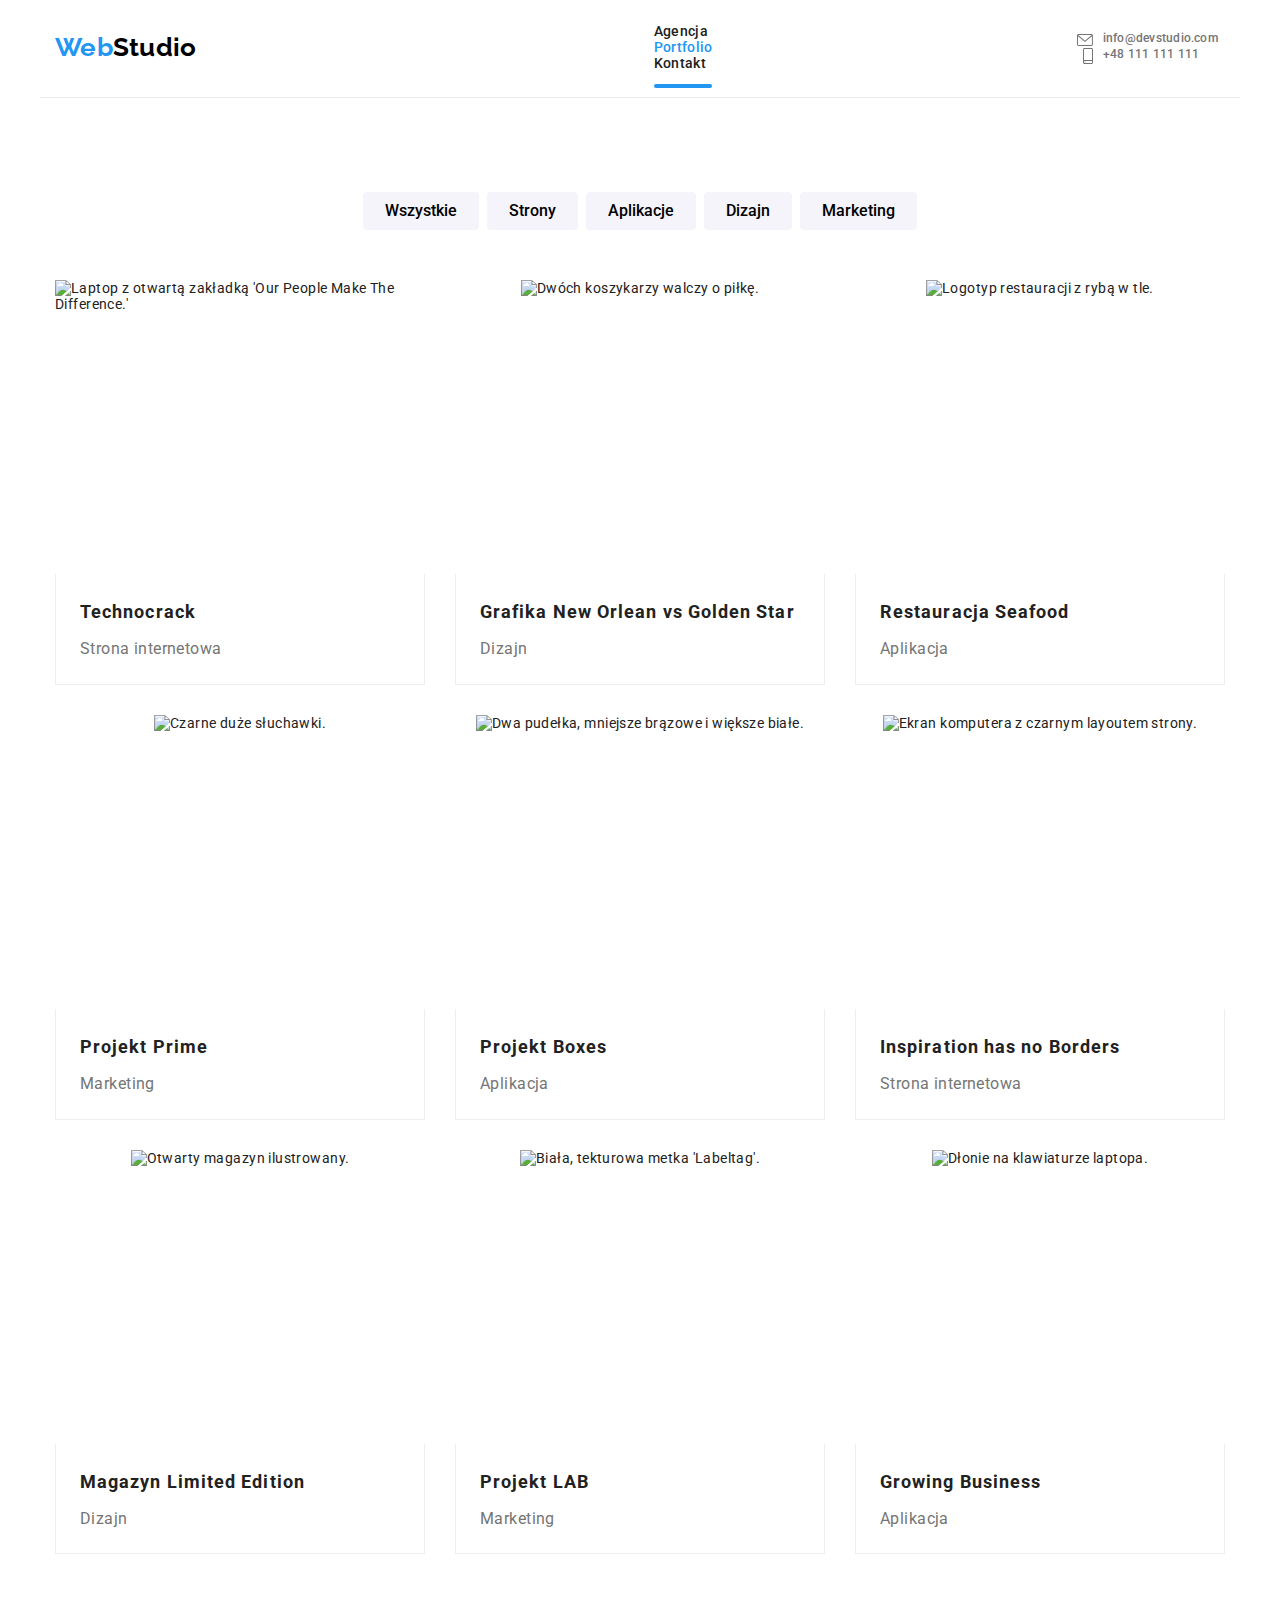
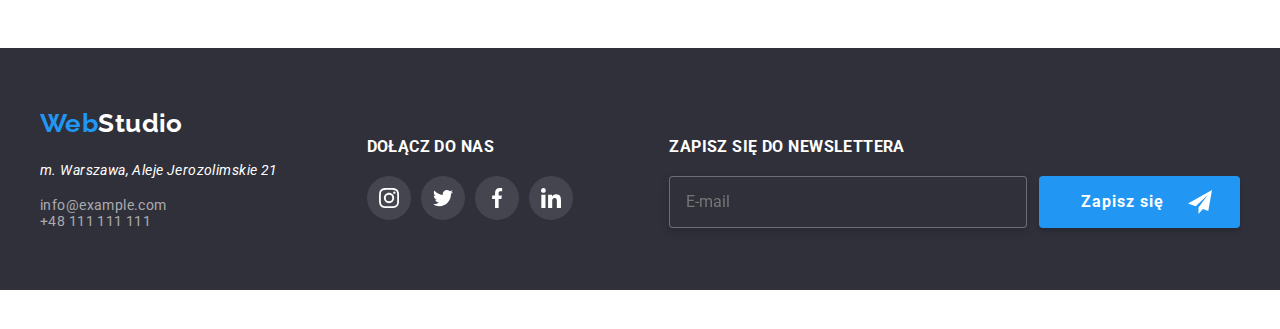
==== commit 1a2653dc: "Portfolio prawie" ====
--- a/portfolio.html
+++ b/portfolio.html
@@ -75,208 +75,213 @@
         </li>
       </ul>
     </header>
-    <section class="section">
-      <div class="container">
-        <ul class="list filter">
-          <li>
-            <button class="btn__filter" type="button">Wszystkie</button>
-          </li>
-          <li>
-            <button class="btn__filter" type="button">Strony</button>
-          </li>
-          <li>
-            <button class="btn__filter" type="button">Aplikacje</button>
-          </li>
-          <li>
-            <button class="btn__filter" type="button">Dizajn</button>
-          </li>
-          <li>
-            <button class="btn__filter" type="button">Marketing</button>
-          </li>
-        </ul>
-        <ul class="list grid">
-          <li class="grid__item">
-            <div class="product">
-              <img
-                src="./images/portfolio-img-1.jpg"
-                alt="Laptop z otwartą zakładką 'Our People Make The Difference.'"
-                width="370"
-                height="294"
-              />
-              <p class="grid__overlay">
-                Technocrack jest popularną platformą wykorzystywaną do
-                rozpowszechniania koronawirusa. Firmy wykorzystują tę platformę
-                do celów szpiegowskich i ataków na niezabezpieczone serwery
-                konkurencji.
-              </p>
-            </div>
-            <div class="product__label">
-              <h5 class="product__name">Technocrack</h5>
-              <p class="product__class">Strona internetowa</p>
-            </div>
-          </li>
-          <li class="grid__item">
-            <div class="product">
-              <img
-                src="./images/portfolio-img-2.jpg"
-                alt="Dwóch koszykarzy walczy o piłkę."
-                width="370"
-                height="294"
-              />
-              <p class="grid__overlay">
-                Technocrack jest popularną platformą wykorzystywaną do
-                rozpowszechniania koronawirusa. Firmy wykorzystują tę platformę
-                do celów szpiegowskich i ataków na niezabezpieczone serwery
-                konkurencji.
-              </p>
-            </div>
-            <div class="product__label">
-              <h5 class="product__name">Grafika New Orlean vs Golden Star</h5>
-              <p class="product__class">Dizajn</p>
-            </div>
-          </li>
-          <li class="grid__item">
-            <div class="product">
-              <img
-                src="./images/portfolio-img-3.jpg"
-                alt="Logotyp restauracji z rybą w tle."
-                width="370"
-                height="294"
-              />
-              <p class="grid__overlay">
-                Technocrack jest popularną platformą wykorzystywaną do
-                rozpowszechniania koronawirusa. Firmy wykorzystują tę platformę
-                do celów szpiegowskich i ataków na niezabezpieczone serwery
-                konkurencji.
-              </p>
-            </div>
-            <div class="product__label">
-              <h5 class="product__name">Restauracja Seafood</h5>
-              <p class="product__class">Aplikacja</p>
-            </div>
-          </li>
-          <li class="grid__item">
-            <div class="product">
-              <img
-                src="./images/portfolio-img-4.jpg"
-                width="370"
-                height="294"
-                alt="Czarne duże słuchawki."
-              />
-              <p class="grid__overlay">
-                Technocrack jest popularną platformą wykorzystywaną do
-                rozpowszechniania koronawirusa. Firmy wykorzystują tę platformę
-                do celów szpiegowskich i ataków na niezabezpieczone serwery
-                konkurencji.
-              </p>
-            </div>
-            <div class="product__label">
-              <h5 class="product__name">Projekt Prime</h5>
-              <p class="product__class">Marketing</p>
-            </div>
-          </li>
-          <li class="grid__item">
-            <div class="product">
-              <img
-                src="./images/portfolio-img-5.jpg"
-                width="370"
-                height="294"
-                alt="Dwa pudełka, mniejsze brązowe i większe białe."
-              />
-              <p class="grid__overlay">
-                Technocrack jest popularną platformą wykorzystywaną do
-                rozpowszechniania koronawirusa. Firmy wykorzystują tę platformę
-                do celów szpiegowskich i ataków na niezabezpieczone serwery
-                konkurencji.
-              </p>
-            </div>
-            <div class="product__label">
-              <h5 class="product__name">Projekt Boxes</h5>
-              <p class="product__class">Aplikacja</p>
-            </div>
-          </li>
-          <li class="grid__item">
-            <div class="product">
-              <img
-                src="./images/portfolio-img-6.jpg"
-                alt="Ekran komputera z czarnym layoutem strony."
-                width="370"
-                height="294"
-              />
-              <p class="grid__overlay">
-                Technocrack jest popularną platformą wykorzystywaną do
-                rozpowszechniania koronawirusa. Firmy wykorzystują tę platformę
-                do celów szpiegowskich i ataków na niezabezpieczone serwery
-                konkurencji.
-              </p>
-            </div>
-            <div class="product__label">
-              <h5 class="product__name">Inspiration has no Borders</h5>
-              <p class="product__class">Strona internetowa</p>
-            </div>
-          </li>
-          <li class="grid__item">
-            <div class="product">
-              <img
-                src="./images/portfolio-img-7.jpg"
-                alt="Otwarty magazyn ilustrowany."
-                width="370"
-                height="294"
-              />
-              <p class="grid__overlay">
-                Technocrack jest popularną platformą wykorzystywaną do
-                rozpowszechniania koronawirusa. Firmy wykorzystują tę platformę
-                do celów szpiegowskich i ataków na niezabezpieczone serwery
-                konkurencji.
-              </p>
-            </div>
-            <div class="product__label">
-              <h5 class="product__name">Magazyn Limited Edition</h5>
-              <p class="product__class">Dizajn</p>
-            </div>
-          </li>
-          <li class="grid__item">
-            <div class="product">
-              <img
-                src="./images/portfolio-img-8.jpg"
-                alt="Biała, tekturowa metka 'Labeltag'."
-                width="370"
-                height="294"
-              />
-              <p class="grid__overlay">
-                Technocrack jest popularną platformą wykorzystywaną do
-                rozpowszechniania koronawirusa. Firmy wykorzystują tę platformę
-                do celów szpiegowskich i ataków na niezabezpieczone serwery
-                konkurencji.
-              </p>
-            </div>
-            <div class="product__label">
-              <h5 class="product__name">Projekt LAB</h5>
-              <p class="product__class">Marketing</p>
-            </div>
-          </li>
-          <li class="grid__item">
-            <div class="product">
-              <img
-                src="./images/portfolio-img-9.jpg"
-                alt="Dłonie na klawiaturze laptopa."
-                width="370"
-                height="294"
-              />
-              <p class="grid__overlay">
-                Technocrack jest popularną platformą wykorzystywaną do
-                rozpowszechniania koronawirusa. Firmy wykorzystują tę platformę
-                do celów szpiegowskich i ataków na niezabezpieczone serwery
-                konkurencji.
-              </p>
-            </div>
-            <div class="product__label">
-              <h5 class="product__name">Growing Business</h5>
-              <p class="product__class">Aplikacja</p>
-            </div>
-          </li>
-        </ul>
-      </div>
+    <section class="section container">
+      <ul class="list filter">
+        <li>
+          <button class="btn__filter" type="button">Wszystkie</button>
+        </li>
+        <li>
+          <button class="btn__filter" type="button">Strony</button>
+        </li>
+        <li>
+          <button class="btn__filter" type="button">Aplikacje</button>
+        </li>
+        <li>
+          <button class="btn__filter" type="button">Dizajn</button>
+        </li>
+        <li>
+          <button class="btn__filter" type="button">Marketing</button>
+        </li>
+      </ul>
+      <ul class="list grid">
+        <li class="grid__item">
+          <div class="product">
+            <div class="grid__img-box">
+            <img
+              src="./images/portfolio-img-1.jpg"
+              alt="Laptop z otwartą zakładką 'Our People Make The Difference.'"
+             
+            />
+            </div>
+            <p class="grid__overlay">
+              Technocrack jest popularną platformą wykorzystywaną do
+              rozpowszechniania koronawirusa. Firmy wykorzystują tę platformę do
+              celów szpiegowskich i ataków na niezabezpieczone serwery
+              konkurencji.
+            </p>
+          </div>
+          <div class="product__label">
+            <h5 class="product__name">Technocrack</h5>
+            <p class="product__class">Strona internetowa</p>
+          </div>
+        </li>
+        <li class="grid__item">
+          <div class="product">
+            <div class="grid__img-box">
+            <img
+              src="./images/portfolio-img-2.jpg"
+              alt="Dwóch koszykarzy walczy o piłkę."
+              
+            />
+            </div>
+            <p class="grid__overlay">
+              Technocrack jest popularną platformą wykorzystywaną do
+              rozpowszechniania koronawirusa. Firmy wykorzystują tę platformę do
+              celów szpiegowskich i ataków na niezabezpieczone serwery
+              konkurencji.
+            </p>
+          </div>
+          <div class="product__label">
+            <h5 class="product__name">Grafika New Orlean vs Golden Star</h5>
+            <p class="product__class">Dizajn</p>
+          </div>
+        </li>
+        <li class="grid__item">
+          <div class="product">
+            <div class="grid__img-box">
+            <img
+              src="./images/portfolio-img-3.jpg"
+              alt="Logotyp restauracji z rybą w tle."
+              
+            />
+            </div>
+            <p class="grid__overlay">
+              Technocrack jest popularną platformą wykorzystywaną do
+              rozpowszechniania koronawirusa. Firmy wykorzystują tę platformę do
+              celów szpiegowskich i ataków na niezabezpieczone serwery
+              konkurencji.
+            </p>
+          </div>
+          <div class="product__label">
+            <h5 class="product__name">Restauracja Seafood</h5>
+            <p class="product__class">Aplikacja</p>
+          </div>
+        </li>
+        <li class="grid__item">
+          <div class="product">
+            <div class="grid__img-box">
+            <img
+              src="./images/portfolio-img-4.jpg"
+              alt="Czarne duże słuchawki."
+            />
+            </div>
+            <p class="grid__overlay">
+              Technocrack jest popularną platformą wykorzystywaną do
+              rozpowszechniania koronawirusa. Firmy wykorzystują tę platformę do
+              celów szpiegowskich i ataków na niezabezpieczone serwery
+              konkurencji.
+            </p>
+          </div>
+          <div class="product__label">
+            <h5 class="product__name">Projekt Prime</h5>
+            <p class="product__class">Marketing</p>
+          </div>
+        </li>
+        <li class="grid__item">
+          <div class="product">
+            <div class="grid__img-box">
+            <img
+              src="./images/portfolio-img-5.jpg"
+              alt="Dwa pudełka, mniejsze brązowe i większe białe."
+            />
+            </div>
+            <p class="grid__overlay">
+              Technocrack jest popularną platformą wykorzystywaną do
+              rozpowszechniania koronawirusa. Firmy wykorzystują tę platformę do
+              celów szpiegowskich i ataków na niezabezpieczone serwery
+              konkurencji.
+            </p>
+          </div>
+          <div class="product__label">
+            <h5 class="product__name">Projekt Boxes</h5>
+            <p class="product__class">Aplikacja</p>
+          </div>
+        </li>
+        <li class="grid__item">
+          <div class="product">
+            <div class="grid__img-box">
+            <img
+              src="./images/portfolio-img-6.jpg"
+              alt="Ekran komputera z czarnym layoutem strony."
+             
+            />
+            </div>
+            <p class="grid__overlay">
+              Technocrack jest popularną platformą wykorzystywaną do
+              rozpowszechniania koronawirusa. Firmy wykorzystują tę platformę do
+              celów szpiegowskich i ataków na niezabezpieczone serwery
+              konkurencji.
+            </p>
+          </div>
+          <div class="product__label">
+            <h5 class="product__name">Inspiration has no Borders</h5>
+            <p class="product__class">Strona internetowa</p>
+          </div>
+        </li>
+        <li class="grid__item">
+          <div class="product">
+            <div class="grid__img-box">
+            <img
+              src="./images/portfolio-img-7.jpg"
+              alt="Otwarty magazyn ilustrowany."
+             
+            />
+            </div>
+            <p class="grid__overlay">
+              Technocrack jest popularną platformą wykorzystywaną do
+              rozpowszechniania koronawirusa. Firmy wykorzystują tę platformę do
+              celów szpiegowskich i ataków na niezabezpieczone serwery
+              konkurencji.
+            </p>
+          </div>
+          <div class="product__label">
+            <h5 class="product__name">Magazyn Limited Edition</h5>
+            <p class="product__class">Dizajn</p>
+          </div>
+        </li>
+        <li class="grid__item">
+          <div class="product">
+            <div class="grid__img-box">
+            <img
+              src="./images/portfolio-img-8.jpg"
+              alt="Biała, tekturowa metka 'Labeltag'."
+              
+            />
+            </div>
+            <p class="grid__overlay">
+              Technocrack jest popularną platformą wykorzystywaną do
+              rozpowszechniania koronawirusa. Firmy wykorzystują tę platformę do
+              celów szpiegowskich i ataków na niezabezpieczone serwery
+              konkurencji.
+            </p>
+          </div>
+          <div class="product__label">
+            <h5 class="product__name">Projekt LAB</h5>
+            <p class="product__class">Marketing</p>
+          </div>
+        </li>
+        <li class="grid__item">
+          <div class="product">
+            <div class="grid__img-box">
+            <img
+              src="./images/portfolio-img-9.jpg"
+              alt="Dłonie na klawiaturze laptopa."
+              
+            />
+            </div>
+            <p class="grid__overlay">
+              Technocrack jest popularną platformą wykorzystywaną do
+              rozpowszechniania koronawirusa. Firmy wykorzystują tę platformę do
+              celów szpiegowskich i ataków na niezabezpieczone serwery
+              konkurencji.
+            </p>
+          </div>
+          <div class="product__label">
+            <h5 class="product__name">Growing Business</h5>
+            <p class="product__class">Aplikacja</p>
+          </div>
+        </li>
+      </ul>
     </section>
     <footer class="footer__background">
       <div class="container footer">
--- a/css/main.min.css
+++ b/css/main.min.css
@@ -1 +1 @@
-body{margin:0;padding:0;font-family:"Roboto","Raleway",sans-serif;font-size:14px;letter-spacing:.03em;color:#212121}.container{justify-content:center;width:1200px;margin:0 auto}.logo{font-family:"Raleway";font-size:26px;font-weight:700;line-height:1.19;text-decoration:none;outline:none;color:#2196f3}.list{margin:0;padding:0;display:inline;list-style-type:none}.link{transition-property:color;transition-duration:250ms;transition-timing-function:cubic-bezier(0.4, 0, 0.2, 1);outline:none}.link:hover,.link:focus{color:#2196f3}.link:hover .icon__header--color,.link:focus .icon__header--color{fill:#2196f3}.filter{display:flex;justify-content:center;align-items:center;flex-direction:row;gap:8px;margin-bottom:50px}.social{display:flex;gap:10px}.section{padding-top:94px;padding-bottom:94px}.section__headline{margin-top:0;margin-bottom:50px;font-size:36px;font-weight:700;line-height:1.17;text-align:center}.header{display:flex;justify-content:space-between;align-items:center;padding-top:24px;padding-bottom:25px;line-height:1.14;letter-spacing:.02em;border-bottom:1px solid #ececec;background-color:#fff}.header__logo{margin-right:93px}.header__logo--color{color:#000}.header__nav{display:flex;margin-right:345px;gap:46px}.header__nav--color{position:relative;font-weight:500;text-decoration:none;color:#212121}.header__nav--color:hover::after,.header__nav--color:focus::after{position:absolute;display:block;content:"";height:4px;left:0;right:0;border-radius:2px;background-color:#2196f3;bottom:-29px;transform:translateY(100%)}.header__nav--active{position:relative;color:#2196f3}.header__nav--active::after{position:absolute;display:block;content:"";height:4px;left:0;right:0;border-radius:2px;background-color:#2196f3;bottom:-33px}.header__contacts{display:flex;justify-content:center;align-items:center;flex-direction:row;gap:30px}.header__contacts--color{display:flex;text-decoration:none;letter-spacing:.02em;color:#757575}.footer{display:flex;justify-content:space-between;padding-top:60px;padding-bottom:60px;color:#fff}.footer__background{background-color:#2f303a}.footer__address{margin-top:20px;margin-bottom:9px;line-height:1.71}.footer__heading{margin-bottom:20px;font-weight:700;line-height:1.17;text-transform:uppercase}.footer__newsletter{margin-left:78px;padding-top:12px}.footer__form{display:flex}.footer__logo--color{color:#fff}.footer__contacts{display:flex;flex-direction:column;gap:9px}.footer__contacts--color{text-decoration:none;color:rgba(255,255,255,.6)}.footer__social{margin-left:70px;padding-top:12px}.footer__social--color{fill:#fff;background-color:rgba(255,255,255,.1019607843)}.footer__input{transition-property:all;transition-duration:250ms;transition-timing-function:cubic-bezier(0.4, 0, 0.2, 1);width:358px;padding-left:16px;padding-top:15px;padding-bottom:15px;outline:none;border:1px solid rgba(255,255,255,.3);border-radius:4px;filter:drop-shadow(0px 4px 4px rgba(0, 0, 0, 0.15));background-color:#2f303a}.footer__input:hover,.footer__input:focus{border-color:#2196f3}.footer__input ::-moz-placeholder{font-size:16px;line-height:1.25;color:rgba(255,255,255,.6)}.footer__input :-ms-input-placeholder{font-size:16px;line-height:1.25;color:rgba(255,255,255,.6)}.footer__input,.footer__input ::placeholder{font-size:16px;line-height:1.25;color:rgba(255,255,255,.6)}.icon{cursor:pointer;outline:none}.icon__footer{width:24px;height:24px;margin-left:24px;fill:#fff}.icon__offer{display:block;width:270px;height:120px;border-radius:4px;border-bottom:30px;fill:currentColor;background-color:#f5f4fa}.icon__order{transition-property:all;transition-duration:250ms;transition-timing-function:cubic-bezier(0.4, 0, 0.2, 1);position:absolute;width:18px;height:18px;top:11px;left:12px;fill:#212121}.icon__header--color{transition-property:fill;transition-duration:250ms;transition-timing-function:cubic-bezier(0.4, 0, 0.2, 1);width:16px;height:16px;margin-right:10px;fill:#757575;background-color:#fff}.icon__header--color:hover,.icon__header--color:focus{fill:#2196f3}.icon__social{transition-property:all;transition-duration:250ms;transition-timing-function:cubic-bezier(0.4, 0, 0.2, 1);width:44px;height:44px;border:none;border-radius:50%}.icon__social:hover,.icon__social:focus{outline:none;fill:#fff;background-color:#2196f3}.icon__client{transition-property:fill;transition-duration:250ms;transition-timing-function:cubic-bezier(0.4, 0, 0.2, 1);width:170px;height:92px;fill:#afb1b8}.icon__client:hover,.icon__client:focus{fill:#2196f3}.icon__x{transition-property:fill;transition-duration:250ms;transition-timing-function:cubic-bezier(0.4, 0, 0.2, 1);width:20px;height:20px}.icon__x:hover{fill:#2196f3}.btn{cursor:pointer;outline:none;padding-top:10px;padding-bottom:10px;font-weight:700;font-size:16px;line-height:1.87;letter-spacing:.06em;text-align:center;border:none;border-radius:4px;box-shadow:0px 4px 4px rgba(0,0,0,.15);color:#fff;background-color:#2196f3}.btn__footer{display:flex;justify-content:center;align-items:center;flex-direction:row;margin-left:12px;padding-left:42px;padding-right:28px}.btn__title{margin:0 auto;padding-right:41px;padding-left:42px}.btn__modal{justify-content:center;width:200px;margin:0 auto;margin-top:30px}.btn__filter{transition-property:all;transition-duration:250ms;transition-timing-function:cubic-bezier(0.4, 0, 0.2, 1);padding:6px 22px;font-size:16px;font-weight:500;line-height:1.62;text-align:center;cursor:pointer;border:none;border-radius:4px;background-color:#f5f4fa}.btn__filter:hover,.btn__filter:focus{color:#fff;background-color:#2196f3;box-shadow:0px 3px 1px rgba(0,0,0,.1),0px 1px 2px rgba(0,0,0,.08),0px 2px 2px rgba(0,0,0,.12)}.btn__close{cursor:pointer;outline:none;transition-property:border-color;transition-duration:250ms;transition-timing-function:cubic-bezier(0.4, 0, 0.2, 1);position:absolute;width:30px;height:30px;top:8px;right:8px;border-width:1px;border-style:solid;border-color:rgba(0,0,0,.1019607843);border-radius:50%;background-color:#fff}.btn__close:hover,.btn__close:focus-within{fill:#2196f3;border-color:#2196f3}.title{display:flex;flex-direction:column;padding-top:200px;padding-bottom:200px}.title__image{width:1600px;background-image:linear-gradient(rgba(47, 48, 58, 0.4), rgba(47, 48, 58, 0.4)),url("../images/title-background-img.jpg");background-size:auto auto;background-position:center;background-repeat:no-repeat;background-color:rgba(47,48,58,.4)}.title__headline{margin-top:0;margin-bottom:30px;font-weight:900;font-size:44px;line-height:1.36;text-align:center;letter-spacing:.06em;text-transform:uppercase;color:#fff}.offer{display:flex;flex-direction:column;gap:94px}.offer__list{flex-wrap:wrap;gap:30px;display:flex;justify-content:center}.offer__item{max-width:270px;flex-basis:calc((100% - 90px)/4)}.offer__heading{margin-top:30px;margin-bottom:10px;font-weight:700;line-height:1.17}.offer__post{margin:0;line-height:1.71;color:#757575}.offer__gallery{display:flex;justify-content:center;align-items:center;flex-direction:row;flex-wrap:wrap;gap:30px;height:100%}.offer__thumb{position:relative;flex-basis:calc((100% - 60px)/3)}.offer__label{position:absolute;margin:0;padding:27px 0;font-weight:700;line-height:1.17;text-transform:uppercase;text-align:center;bottom:3px;right:10px;left:0;color:#fff;background-color:rgba(47,48,58,.8)}.team{background-color:#f5f4fa}.team__list{flex-wrap:wrap;gap:30px;display:flex;justify-content:center;max-width:100%}.team__card{margin:0;padding:0;flex-basis:calc((100% - 90px)/4);border-radius:0px 0px 4px 4px;box-shadow:0px 1px 3px rgba(0,0,0,.12),0px 1px 1px rgba(0,0,0,.14),0px 2px 1px rgba(0,0,0,.2);background-color:#fff}.team__person{display:flex;flex-direction:column;padding:30px 32px}.team__name{margin:0;padding:0;font-weight:500;font-size:16px;line-height:1.17;text-align:center}.team__position{margin-top:10px;margin-bottom:16px;font-size:16px;line-height:1.17;text-align:center;color:#757575}.team__social--color{fill:#afb1b8;background-color:#fff}.client{display:flex;justify-content:center;align-items:center;flex-direction:row;flex-wrap:wrap;gap:30px}.client__item{transition-property:all;transition-duration:250ms;transition-timing-function:cubic-bezier(0.4, 0, 0.2, 1);display:flex;justify-content:center;flex-basis:calc((100% - 150px)/6);width:170px;height:92px;border:1px solid #afb1b8;border-radius:4px}.client__item:hover,.client__item:focus{outline:none;fill:#2196f3;border-color:#2196f3}.modal{position:absolute;width:528px;height:581px;top:50%;left:50%;transform:translate(-50%, -50%);border-radius:4px;box-shadow:0px 1px 3px rgba(0,0,0,.12),0px 1px 1px rgba(0,0,0,.14),0px 2px 1px rgba(0,0,0,.2);background-color:#fff}.modal__anime{transition-duration:1500ms}.modal__flex{display:flex;justify-content:center;align-items:center;flex-direction:column;margin:auto;padding:40px}.modal__backdrop{transition:opacity 250ms easy,visibility 250ms easy;position:fixed;width:100%;height:100%;top:0;left:0;background-color:rgba(0,0,0,.2)}.modal__backdrop--hidden{transition:opacity 250ms easy,visibility 250ms easy;visibility:hidden;opacity:0;pointer-events:none}.order{display:flex;flex-direction:column;width:100%;padding-left:0;padding-right:0}.order__heading{margin-top:0;margin-bottom:12px;font-weight:700;font-size:20px;line-height:1.15;text-align:center;color:#212121}.order__label{margin-bottom:4px;font-size:12px;line-height:1.16;letter-spacing:.01em;color:#757575}.order__confirmation{margin:0;font-size:14px;line-height:1.71;color:#757575}.order__link{color:#2196f3}.order__item{position:relative;margin-bottom:10px}.order__item:focus-within .icon__order{fill:#2196f3;border-color:#2196f3}.order__item:hover .icon__order,.order__item:hover .order__input{fill:#2196f3;border-color:#2196f3}.order__input{transition-property:background-color;transition-duration:250ms;transition-timing-function:cubic-bezier(0.4, 0, 0.2, 1);width:100%;height:40px;padding:12px 16px 12px 42px;border:1px solid rgba(33,33,33,.2);border-radius:4px;outline:none}.order__input:focus{fill:#2196f3;border-color:#2196f3}.order__comment{height:120px;margin-bottom:10px;padding:12px 16px;resize:none}.order__comment::-moz-placeholder{font-size:12px;line-height:1.16;letter-spacing:.01em;color:rgba(117,117,117,.5019607843)}.order__comment:-ms-input-placeholder{font-size:12px;line-height:1.16;letter-spacing:.01em;color:rgba(117,117,117,.5019607843)}.order__comment::placeholder{font-size:12px;line-height:1.16;letter-spacing:.01em;color:rgba(117,117,117,.5019607843)}.order__check{display:flex;justify-content:center;align-items:center;flex-direction:row;margin:0;padding:0;cursor:pointer}.order__check--hidden{-webkit-appearance:none;-moz-appearance:none;appearance:none}.order__check--custom{cursor:pointer;outline:none;position:relative;display:block;width:16px;height:16px;margin-right:8px;padding:0;border:2px solid #212121;border-radius:2px;background-color:#fff}.order__check--custom:checked{border:rgba(0,0,0,0);background-image:url("data:image/svg+xml;charset=utf8,%3Csvg width='16' height='15' viewBox='0 0 16 15' fill='none' xmlns='http://www.w3.org/2000/svg'%3E%3Crect width='16' height='15' rx='2' fill='%232196F3'/%3E%3Cpath d='M3.95703 7.75166L3.88825 7.68604L3.81923 7.75141L2.93123 8.59258L2.85486 8.66492L2.93097 8.73753L6.42671 12.0724L6.49574 12.1382L6.56476 12.0724L14.069 4.91352L14.1449 4.84116L14.069 4.76881L13.1873 3.92764L13.1183 3.86183L13.0493 3.92761L6.49577 10.1735L3.95703 7.75166Z' fill='white' stroke='white' stroke-width='0.2'/%3E%3C/svg%3E")}.order__check--custom:hover,.order__check--custom:focus{border-color:#2196f3}.grid{display:flex;justify-content:center;align-items:center;flex-direction:row;flex-wrap:wrap;gap:30px}.grid__overlay{transition-property:transform;transition-duration:250ms;transition-timing-function:cubic-bezier(0.4, 0, 0.2, 1);position:absolute;width:100%;height:100%;margin:0;padding:49px 45px 49px 24px;font-size:18px;line-height:1.55;top:0;left:0;transform:translatey(100%);color:#fff;background-color:rgba(33,150,243,.8980392157)}.grid__item{transition-property:box-shadow;transition-duration:250ms;transition-timing-function:cubic-bezier(0.4, 0, 0.2, 1);flex-basis:calc((100% - 90px)/3);cursor:pointer;background-color:#fff}.grid__item:hover,.grid__item:focus{box-shadow:0px 3px 1px rgba(0,0,0,.1),0px 1px 2px rgba(0,0,0,.08),0px 2px 2px rgba(0,0,0,.12)}.grid__item:hover .grid__overlay,.grid__item:focus .grid__overlay{display:block;transform:translatey(0)}.product{position:relative;width:370px;height:294px;margin-top:auto;margin-bottom:auto;overflow:hidden}.product__label{padding:20px 0 20px 24px;border:1px solid #eee;border-top:none}.product__name{margin:0;padding-bottom:4px;font-weight:700;font-size:18px;line-height:2;letter-spacing:.06em}.product__class{margin:0;font-size:16px;line-height:1.87;color:#757575}/*# sourceMappingURL=main.min.css.map */+body{margin:0;padding:0;font-family:"Roboto","Raleway",sans-serif;font-size:14px;letter-spacing:.03em;color:#212121}img{display:block;max-width:100%;height:auto}.container{justify-content:center;max-width:1200px;margin:0 auto}.section{margin:0;padding-top:60px;padding-bottom:60px;max-width:1200px}.section__headline{margin-top:0;margin-bottom:30px;font-size:28px;font-weight:700;line-height:1.17;text-align:center}@media screen and (min-width: 1200px){.section{margin:0 auto;padding-top:94px;padding-bottom:94px;max-width:1200px}.section__headline{margin-top:0;margin-bottom:50px;font-size:36px;font-weight:700;line-height:1.17;text-align:center}}.header{display:block;margin-right:auto;margin-left:auto;min-width:320px;max-width:480px;padding-top:15px;padding-bottom:16px;padding-left:15px;padding-right:22px}.header__container{display:flex;justify-content:space-between;align-items:center}.header__logo--color{color:#000}.header__hide{display:none}@media screen and (min-width: 768px){.header{display:flex;min-width:320px;max-width:1200px;padding-top:24px;padding-bottom:25px;padding-left:15px;padding-right:22px;font-weight:500;letter-spacing:.02em;line-height:1.17;border-bottom:1px solid #ececec;background-color:#fff}.header__container{display:flex;flex-direction:row;justify-content:space-between;align-items:center;width:100%}.header__hide{display:flex}.header__logo{display:inline-flex}.header__logo--color{color:#000}.header__nav{display:flex;justify-content:center;align-items:center;flex-direction:row;gap:60px}.header__nav--color{position:relative;text-decoration:none;color:#212121}.header__nav--color:hover::after,.header__nav--color:focus::after{position:absolute;display:block;content:"";height:4px;left:0;right:0;border-radius:2px;background-color:#2196f3;bottom:-29px;transform:translateY(100%)}.header__nav--active{position:relative;color:#2196f3}.header__nav--active::after{position:absolute;display:block;content:"";height:4px;left:0;right:0;border-radius:2px;background-color:#2196f3;bottom:-33px}.header__contacts{display:flex;flex-direction:column;justify-content:flex-start;-moz-column-gap:10px;column-gap:10px;font-size:12px}.header__contacts--color{display:flex;text-decoration:none;color:#757575}}@media screen and (min-width: 1200px){.header{display:flex;justify-content:space-between;align-items:center;padding-top:24px;padding-bottom:25px;line-height:1.14;letter-spacing:.02em;border-bottom:1px solid #ececec;background-color:#fff}.header__logo{margin-right:93px}.header__logo--color{color:#000}.header__nav{display:flex;margin-right:345px;gap:46px}.header__nav--color{position:relative;font-weight:500;text-decoration:none;color:#212121}.header__nav--color:hover::after,.header__nav--color:focus::after{position:absolute;display:block;content:"";height:4px;left:0;right:0;border-radius:2px;background-color:#2196f3;bottom:-29px;transform:translateY(100%)}.header__nav--active{position:relative;color:#2196f3}.header__nav--active::after{position:absolute;display:block;content:"";height:4px;left:0;right:0;border-radius:2px;background-color:#2196f3;bottom:-33px}.header__contacts{display:flex;justify-content:center;align-items:center;flex-direction:row;gap:30px}.header__contacts--color{display:flex;text-decoration:none;letter-spacing:.02em;color:#757575}}.footer{display:flex;justify-content:space-between;padding-top:60px;padding-bottom:60px;color:#fff}.footer__background{background-color:#2f303a}.footer__address{margin-top:20px;margin-bottom:9px;line-height:1.71}.footer__heading{margin-bottom:20px;font-weight:700;line-height:1.17;text-transform:uppercase}.footer__newsletter{margin-left:78px;padding-top:12px}.footer__form{display:flex}.footer__logo--color{color:#fff}.footer__contacts{display:flex;flex-direction:column;gap:9px}.footer__contacts--color{text-decoration:none;color:rgba(255,255,255,.6)}.footer__social{margin-left:70px;padding-top:12px}.footer__social--color{fill:#fff;background-color:rgba(255,255,255,.1019607843)}.footer__input{transition-property:all;transition-duration:250ms;transition-timing-function:cubic-bezier(0.4, 0, 0.2, 1);width:358px;padding-left:16px;padding-top:15px;padding-bottom:15px;outline:none;border:1px solid rgba(255,255,255,.3);border-radius:4px;filter:drop-shadow(0px 4px 4px rgba(0, 0, 0, 0.15));background-color:#2f303a}.footer__input:hover,.footer__input:focus{border-color:#2196f3}.footer__input ::-moz-placeholder{font-size:16px;line-height:1.25;color:rgba(255,255,255,.6)}.footer__input :-ms-input-placeholder{font-size:16px;line-height:1.25;color:rgba(255,255,255,.6)}.footer__input,.footer__input ::placeholder{font-size:16px;line-height:1.25;color:rgba(255,255,255,.6)}.icon{cursor:pointer;outline:none}.icon__footer{width:24px;height:24px;margin-left:24px;fill:#fff}.icon__offer{fill:currentColor}.icon__order{transition-property:all;transition-duration:250ms;transition-timing-function:cubic-bezier(0.4, 0, 0.2, 1);position:absolute;width:18px;height:18px;top:11px;left:12px;fill:#212121}.icon__header--color{transition-property:fill;transition-duration:250ms;transition-timing-function:cubic-bezier(0.4, 0, 0.2, 1);width:16px;height:16px;margin-right:10px;fill:#757575;background-color:#fff}.icon__header--color:hover,.icon__header--color:focus{fill:#2196f3}.icon__social{transition-property:all;transition-duration:250ms;transition-timing-function:cubic-bezier(0.4, 0, 0.2, 1);width:44px;height:44px;border:none;border-radius:50%}.icon__social:hover,.icon__social:focus{outline:none;fill:#fff;background-color:#2196f3}.icon__client{transition-property:fill;transition-duration:250ms;transition-timing-function:cubic-bezier(0.4, 0, 0.2, 1);fill:#afb1b8}.icon__client:hover,.icon__client:focus{fill:#2196f3}.icon__x{transition-property:fill;transition-duration:250ms;transition-timing-function:cubic-bezier(0.4, 0, 0.2, 1);width:20px;height:20px}.icon__x:hover{fill:#2196f3}.btn{cursor:pointer;outline:none;padding-top:10px;padding-bottom:10px;font-weight:700;font-size:16px;line-height:1.87;letter-spacing:.06em;text-align:center;border:none;border-radius:4px;box-shadow:0px 4px 4px rgba(0,0,0,.15);color:#fff;background-color:#2196f3}.btn__footer{display:flex;justify-content:center;align-items:center;flex-direction:row;margin-left:12px;padding-left:42px;padding-right:28px}.btn__title{margin:0 auto;padding-right:41px;padding-left:42px}.btn__modal{justify-content:center;width:200px;margin:0 auto;margin-top:30px}.btn__filter{transition-property:all;transition-duration:250ms;transition-timing-function:cubic-bezier(0.4, 0, 0.2, 1);padding:6px 22px;font-size:16px;font-weight:500;line-height:1.62;text-align:center;cursor:pointer;border:none;border-radius:4px;background-color:#f5f4fa}.btn__filter:hover,.btn__filter:focus{color:#fff;background-color:#2196f3;box-shadow:0px 3px 1px rgba(0,0,0,.1),0px 1px 2px rgba(0,0,0,.08),0px 2px 2px rgba(0,0,0,.12)}.btn__close{cursor:pointer;outline:none;transition-property:border-color;transition-duration:250ms;transition-timing-function:cubic-bezier(0.4, 0, 0.2, 1);position:absolute;width:30px;height:30px;top:8px;right:8px;border-width:1px;border-style:solid;border-color:rgba(0,0,0,.1019607843);border-radius:50%;background-color:#fff}.btn__close:hover,.btn__close:focus-within{fill:#2196f3;border-color:#2196f3}.logo{font-family:"Raleway";font-size:24px;font-weight:700;line-height:1.17;text-decoration:none;outline:none;color:#2196f3}@media(min-width: 769px){.logo{font-family:"Raleway";font-size:26px;font-weight:700;line-height:1.19;text-decoration:none;outline:none;color:#2196f3}}.list{margin:0;padding:0;display:inline;list-style-type:none}.link{transition-property:color;transition-duration:250ms;transition-timing-function:cubic-bezier(0.4, 0, 0.2, 1);outline:none}.link:hover,.link:focus{color:#2196f3}.link:hover .icon__header--color,.link:focus .icon__header--color{fill:#2196f3}.social{display:flex;gap:10px}.title{display:flex;flex-direction:column;flex-wrap:wrap;justify-content:center;padding-top:200px;padding-bottom:200px}.title__image{max-width:1600px;background-image:linear-gradient(rgba(47, 48, 58, 0.4), rgba(47, 48, 58, 0.4)),url("../images/title-background-img.jpg");background-size:auto auto;background-position:center;background-repeat:no-repeat;background-color:rgba(47,48,58,.4)}.title__headline{margin-top:0;margin-bottom:30px;font-weight:900;font-size:44px;line-height:1.36;text-align:center;letter-spacing:.06em;text-transform:uppercase;color:#fff}.offer{flex-wrap:wrap;gap:30px;display:flex;gap:30px;padding-left:15px;padding-right:15px}.offer__item{flex-basis:calc((100% - 0px)/1)}.offer__heading{margin-top:30px;margin-bottom:10px;font-weight:700;line-height:1.14}.offer__post{margin:0;line-height:1.71;color:#757575}.offer__icon-box{display:flex;justify-content:center;align-items:center;width:100%;height:120px;margin-bottom:30px;border:none;border-radius:4px;background-color:#f5f4fa}@media screen and (min-width: 768px){.offer__section{padding-bottom:45px}.offer__item{max-width:100%;flex-basis:calc((100% - 30px)/2)}}@media screen and (min-width: 1200px){.offer{padding-left:0;padding-right:0}.offer__section{padding-bottom:0}.offer__item{flex-basis:calc((100% - 90px)/4)}.offer__heading{line-height:1.17}.offer__icon-box{max-width:270px}}.gallery{display:none;flex-direction:column;justify-content:center;align-items:center}.gallery__list{display:flex;justify-content:center;align-items:center;flex-direction:row;flex-wrap:wrap;gap:30px}.gallery__thumb{position:relative;flex-basis:calc((100% - 60px)/3)}.gallery__label{position:absolute;margin:0;padding:27px 0;font-weight:700;line-height:1.17;text-transform:uppercase;text-align:center;bottom:0;right:0;left:0;color:#fff;background-color:rgba(47,48,58,.8)}@media screen and (min-width: 1200px){.gallery{display:flex}}.team{background-color:#f5f4fa;padding-left:15px;padding-right:15px}.team__list{flex-wrap:wrap;gap:30px;display:flex;justify-content:flex-start;max-width:100%}.team__card{margin:0;padding:0;flex-basis:calc((100% - 0px)/1);max-width:460px;border-radius:0px 0px 4px 4px;box-shadow:0px 1px 3px rgba(0,0,0,.12),0px 1px 1px rgba(0,0,0,.14),0px 2px 1px rgba(0,0,0,.2);background-color:#fff}.team__img-box{display:flex;justify-content:center;align-items:center;width:100%;height:auto}.team__person{display:flex;flex-direction:column;padding:30px 32px}.team__name{margin:0;padding:0;font-weight:500;font-size:16px;line-height:1.17;text-align:center}.team__position{margin-top:10px;margin-bottom:16px;font-size:16px;line-height:1.17;text-align:center;color:#757575}.team__social--color{fill:#afb1b8;background-color:#fff}@media screen and (min-width: 768px){.team__card{flex-basis:calc((100% - 30px)/2);max-width:354px}}@media screen and (min-width: 1200px){.team{padding-left:0;padding-right:0}.team__card{flex-basis:calc((100% - 90px)/4);max-width:270px}}.client{flex-wrap:wrap;gap:30px;display:flex;gap:30px;padding-left:15px;padding-right:15px}.client__item{flex-basis:calc((100% - 30px)/2);transition-property:all;transition-duration:250ms;transition-timing-function:cubic-bezier(0.4, 0, 0.2, 1);display:flex;justify-content:center;width:100%;height:92px;border:1px solid #afb1b8;border-radius:4px}.client__item:hover,.client__item:focus{outline:none;fill:#2196f3;border-color:#2196f3}@media screen and (min-width: 768px){.client__item{flex-basis:calc((100% - 60px)/3)}}@media screen and (min-width: 1200px){.client{padding-left:0;padding-right:0}.client__item{flex-basis:calc((100% - 150px)/6);max-width:170px}}.modal{position:absolute;width:528px;height:581px;top:50%;left:50%;transform:translate(-50%, -50%);border-radius:4px;box-shadow:0px 1px 3px rgba(0,0,0,.12),0px 1px 1px rgba(0,0,0,.14),0px 2px 1px rgba(0,0,0,.2);background-color:#fff}.modal__anime{transition-duration:1500ms}.modal__flex{display:flex;justify-content:center;align-items:center;flex-direction:column;margin:auto;padding:40px}.modal__backdrop{transition:opacity 250ms easy,visibility 250ms easy;position:fixed;width:100%;height:100%;top:0;left:0;background-color:rgba(0,0,0,.2)}.modal__backdrop--hidden{transition:opacity 250ms easy,visibility 250ms easy;visibility:hidden;opacity:0;pointer-events:none}.order{display:flex;flex-direction:column;width:100%;padding-left:0;padding-right:0}.order__heading{margin-top:0;margin-bottom:12px;font-weight:700;font-size:20px;line-height:1.15;text-align:center;color:#212121}.order__label{margin-bottom:4px;font-size:12px;line-height:1.16;letter-spacing:.01em;color:#757575}.order__confirmation{margin:0;font-size:14px;line-height:1.71;color:#757575}.order__link{color:#2196f3}.order__item{position:relative;margin-bottom:10px}.order__item:focus-within .icon__order{fill:#2196f3;border-color:#2196f3}.order__item:hover .icon__order,.order__item:hover .order__input{fill:#2196f3;border-color:#2196f3}.order__input{transition-property:background-color;transition-duration:250ms;transition-timing-function:cubic-bezier(0.4, 0, 0.2, 1);width:100%;height:40px;padding:12px 16px 12px 42px;border:1px solid rgba(33,33,33,.2);border-radius:4px;outline:none}.order__input:focus{fill:#2196f3;border-color:#2196f3}.order__comment{height:120px;margin-bottom:10px;padding:12px 16px;resize:none}.order__comment::-moz-placeholder{font-size:12px;line-height:1.16;letter-spacing:.01em;color:rgba(117,117,117,.5019607843)}.order__comment:-ms-input-placeholder{font-size:12px;line-height:1.16;letter-spacing:.01em;color:rgba(117,117,117,.5019607843)}.order__comment::placeholder{font-size:12px;line-height:1.16;letter-spacing:.01em;color:rgba(117,117,117,.5019607843)}.order__check{display:flex;justify-content:center;align-items:center;flex-direction:row;margin:0;padding:0;cursor:pointer}.order__check--hidden{-webkit-appearance:none;-moz-appearance:none;appearance:none}.order__check--custom{cursor:pointer;outline:none;position:relative;display:block;width:16px;height:16px;margin-right:8px;padding:0;border:2px solid #212121;border-radius:2px;background-color:#fff}.order__check--custom:checked{border:rgba(0,0,0,0);background-image:url("data:image/svg+xml;charset=utf8,%3Csvg width='16' height='15' viewBox='0 0 16 15' fill='none' xmlns='http://www.w3.org/2000/svg'%3E%3Crect width='16' height='15' rx='2' fill='%232196F3'/%3E%3Cpath d='M3.95703 7.75166L3.88825 7.68604L3.81923 7.75141L2.93123 8.59258L2.85486 8.66492L2.93097 8.73753L6.42671 12.0724L6.49574 12.1382L6.56476 12.0724L14.069 4.91352L14.1449 4.84116L14.069 4.76881L13.1873 3.92764L13.1183 3.86183L13.0493 3.92761L6.49577 10.1735L3.95703 7.75166Z' fill='white' stroke='white' stroke-width='0.2'/%3E%3C/svg%3E")}.order__check--custom:hover,.order__check--custom:focus{border-color:#2196f3}@media(max-width: 768px){.menu-toggle{min-height:40px;min-width:40px;display:flex;align-items:center;justify-content:center;margin:0;padding:0;background-color:rgba(0,0,0,0);cursor:pointer;border:none;border-radius:50%;outline:none}.menu-toggle:hover,.menu-toggle:focus{background-color:#2196f3}.menu-container{position:fixed;top:0;left:0;width:100vw;height:100vh;padding:32px;background-color:#3f51b5;z-index:999;transform:translateX(100%);transition:transform 250ms ease-in-out}.menu-container.is-open{transform:translateX(0)}.menu-container .menu-toggle{position:absolute;top:16px;right:16px;color:#fff}.mobile-menu{padding:0;margin:0;list-style:none}.mobile-menu .link{display:block;padding:10px;color:#fff;text-decoration:none}}@media(min-width: 768px){.menu-toggle{display:none}}.grid{display:flex;justify-content:center;align-items:center;flex-direction:row;flex-wrap:wrap;gap:30px;gap:30px;padding-left:15px;padding-right:15px}.grid__overlay{transition-property:transform;transition-duration:250ms;transition-timing-function:cubic-bezier(0.4, 0, 0.2, 1);position:absolute;width:100%;height:100%;margin:0;padding:49px 45px 49px 24px;font-size:18px;line-height:1.55;top:0;left:0;transform:translatey(100%);color:#fff;background-color:rgba(33,150,243,.8980392157)}.grid__img-box{display:flex;justify-content:center;align-items:center;width:100%}.grid__item{flex-basis:calc((100% - 0px)/1);transition-property:box-shadow;transition-duration:250ms;transition-timing-function:cubic-bezier(0.4, 0, 0.2, 1);width:100%;cursor:pointer;background-color:#fff}.grid__item:hover,.grid__item:focus{box-shadow:0px 3px 1px rgba(0,0,0,.1),0px 1px 2px rgba(0,0,0,.08),0px 2px 2px rgba(0,0,0,.12)}.grid__item:hover .grid__overlay,.grid__item:focus .grid__overlay{display:block;transform:translatey(0)}@media screen and (min-width: 768px){.grid__item{flex-basis:calc((100% - 30px)/2)}}@media screen and (min-width: 1200px){.grid__item{flex-basis:calc((100% - 60px)/3)}}.product{position:relative;width:100%;height:294px;margin-top:auto;margin-bottom:auto;overflow:hidden}.product__label{padding:20px 0 20px 24px;border:1px solid #eee;border-top:none}.product__name{margin:0;padding-bottom:4px;font-weight:700;font-size:18px;line-height:2;letter-spacing:.06em}.product__class{margin:0;font-size:16px;line-height:1.87;color:#757575}.filter{display:flex;justify-content:center;align-items:center;flex-direction:row;flex-wrap:wrap;gap:8px;margin-bottom:50px}/*# sourceMappingURL=main.min.css.map */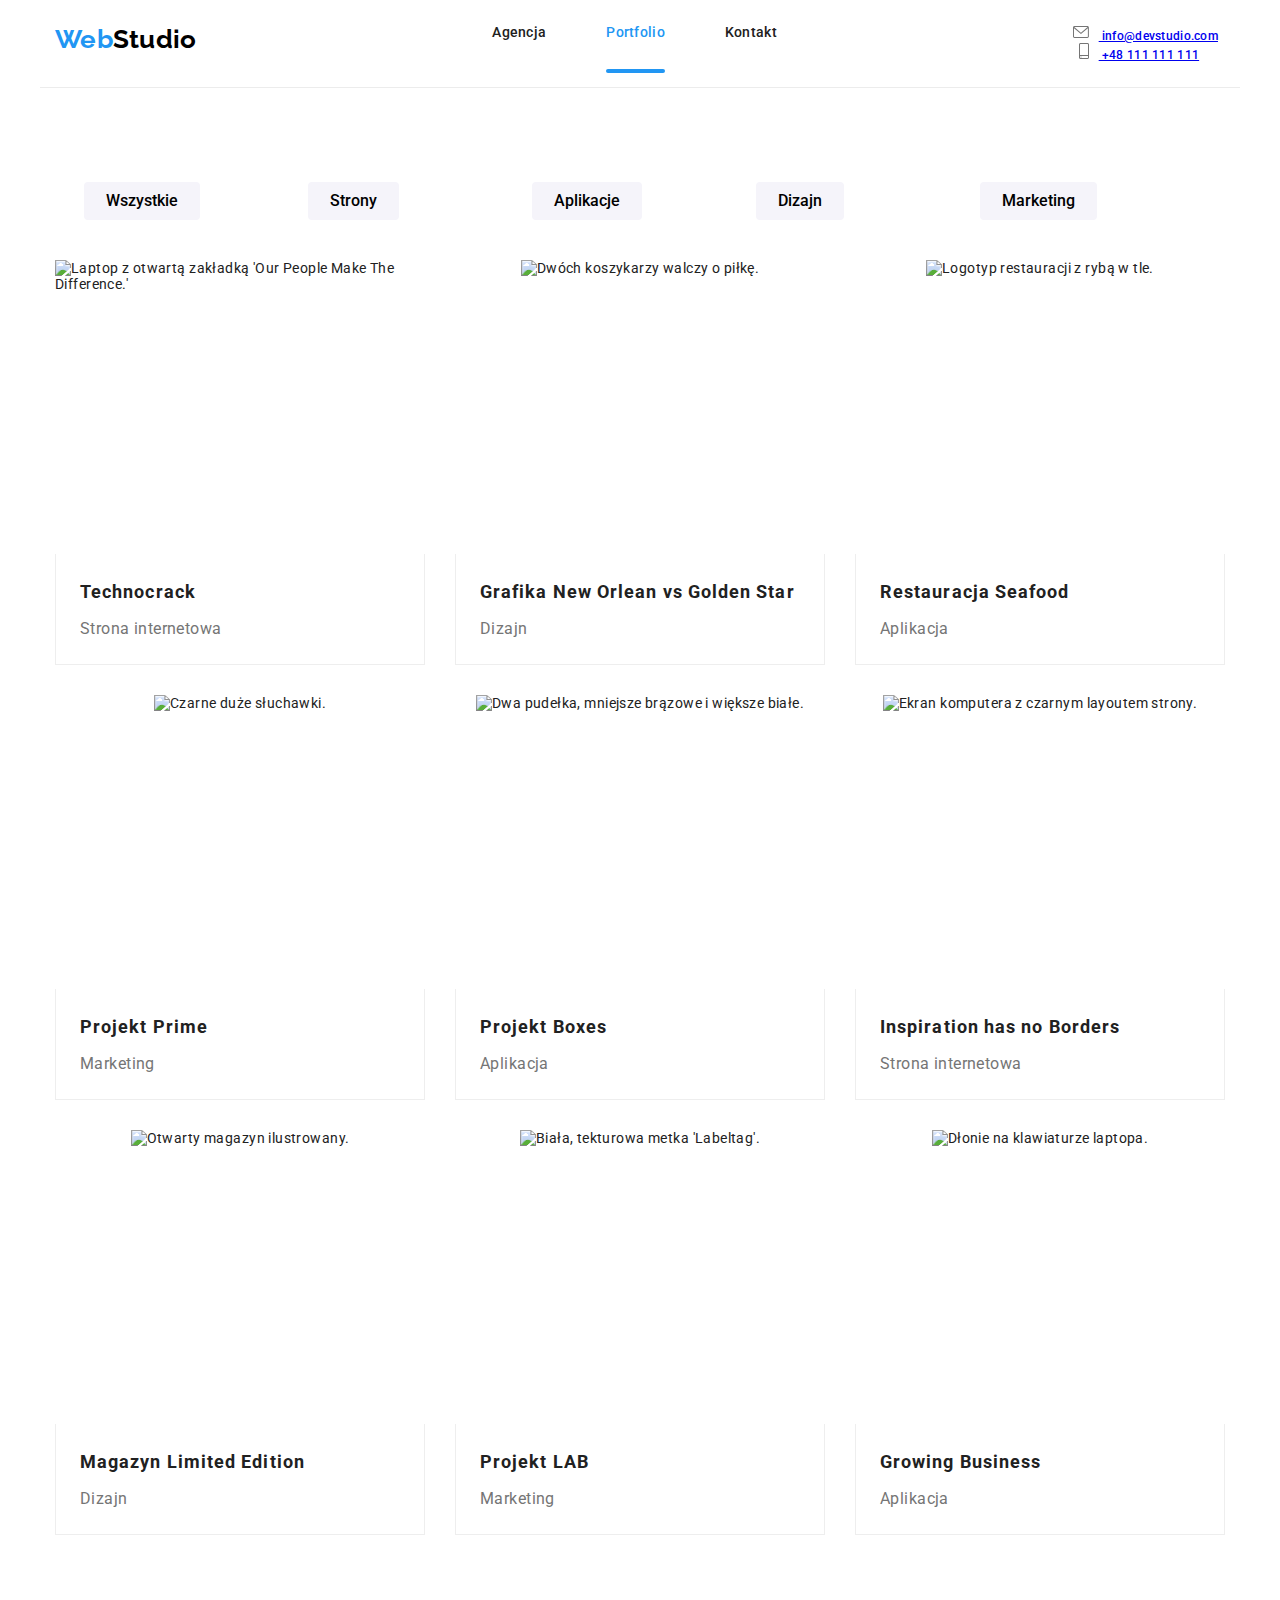
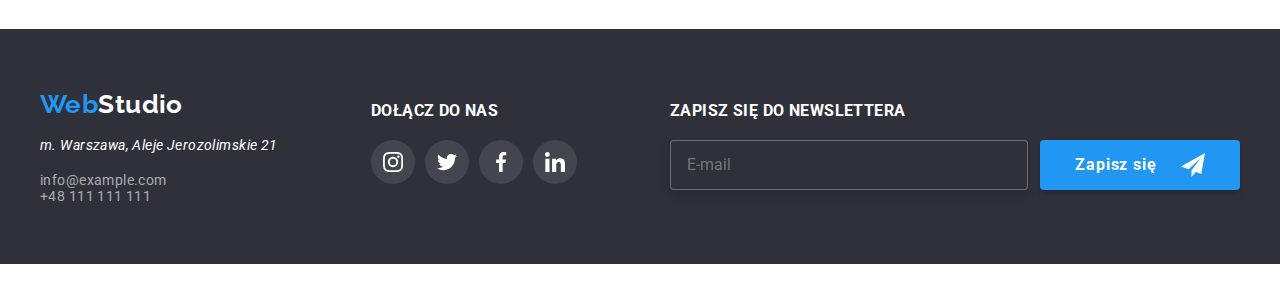
==== commit 912c1948: "sekcja _filter" ====
--- a/portfolio.html
+++ b/portfolio.html
@@ -77,19 +77,19 @@
     </header>
     <section class="section container">
       <ul class="list filter">
-        <li>
+        <li class="filter__item">
           <button class="btn__filter" type="button">Wszystkie</button>
         </li>
-        <li>
+        <li class="filter__item">
           <button class="btn__filter" type="button">Strony</button>
         </li>
-        <li>
+        <li class="filter__item">
           <button class="btn__filter" type="button">Aplikacje</button>
         </li>
-        <li>
+        <li class="filter__item">
           <button class="btn__filter" type="button">Dizajn</button>
         </li>
-        <li>
+        <li class="filter__item">
           <button class="btn__filter" type="button">Marketing</button>
         </li>
       </ul>
--- a/css/main.min.css
+++ b/css/main.min.css
@@ -1 +1 @@
-body{margin:0;padding:0;font-family:"Roboto","Raleway",sans-serif;font-size:14px;letter-spacing:.03em;color:#212121}img{display:block;max-width:100%;height:auto}.container{justify-content:center;max-width:1200px;margin:0 auto}.section{margin:0;padding-top:60px;padding-bottom:60px;max-width:1200px}.section__headline{margin-top:0;margin-bottom:30px;font-size:28px;font-weight:700;line-height:1.17;text-align:center}@media screen and (min-width: 1200px){.section{margin:0 auto;padding-top:94px;padding-bottom:94px;max-width:1200px}.section__headline{margin-top:0;margin-bottom:50px;font-size:36px;font-weight:700;line-height:1.17;text-align:center}}.header{display:block;margin-right:auto;margin-left:auto;min-width:320px;max-width:480px;padding-top:15px;padding-bottom:16px;padding-left:15px;padding-right:22px}.header__container{display:flex;justify-content:space-between;align-items:center}.header__logo--color{color:#000}.header__hide{display:none}@media screen and (min-width: 768px){.header{display:flex;min-width:320px;max-width:1200px;padding-top:24px;padding-bottom:25px;padding-left:15px;padding-right:22px;font-weight:500;letter-spacing:.02em;line-height:1.17;border-bottom:1px solid #ececec;background-color:#fff}.header__container{display:flex;flex-direction:row;justify-content:space-between;align-items:center;width:100%}.header__hide{display:flex}.header__logo{display:inline-flex}.header__logo--color{color:#000}.header__nav{display:flex;justify-content:center;align-items:center;flex-direction:row;gap:60px}.header__nav--color{position:relative;text-decoration:none;color:#212121}.header__nav--color:hover::after,.header__nav--color:focus::after{position:absolute;display:block;content:"";height:4px;left:0;right:0;border-radius:2px;background-color:#2196f3;bottom:-29px;transform:translateY(100%)}.header__nav--active{position:relative;color:#2196f3}.header__nav--active::after{position:absolute;display:block;content:"";height:4px;left:0;right:0;border-radius:2px;background-color:#2196f3;bottom:-33px}.header__contacts{display:flex;flex-direction:column;justify-content:flex-start;-moz-column-gap:10px;column-gap:10px;font-size:12px}.header__contacts--color{display:flex;text-decoration:none;color:#757575}}@media screen and (min-width: 1200px){.header{display:flex;justify-content:space-between;align-items:center;padding-top:24px;padding-bottom:25px;line-height:1.14;letter-spacing:.02em;border-bottom:1px solid #ececec;background-color:#fff}.header__logo{margin-right:93px}.header__logo--color{color:#000}.header__nav{display:flex;margin-right:345px;gap:46px}.header__nav--color{position:relative;font-weight:500;text-decoration:none;color:#212121}.header__nav--color:hover::after,.header__nav--color:focus::after{position:absolute;display:block;content:"";height:4px;left:0;right:0;border-radius:2px;background-color:#2196f3;bottom:-29px;transform:translateY(100%)}.header__nav--active{position:relative;color:#2196f3}.header__nav--active::after{position:absolute;display:block;content:"";height:4px;left:0;right:0;border-radius:2px;background-color:#2196f3;bottom:-33px}.header__contacts{display:flex;justify-content:center;align-items:center;flex-direction:row;gap:30px}.header__contacts--color{display:flex;text-decoration:none;letter-spacing:.02em;color:#757575}}.footer{display:flex;justify-content:space-between;padding-top:60px;padding-bottom:60px;color:#fff}.footer__background{background-color:#2f303a}.footer__address{margin-top:20px;margin-bottom:9px;line-height:1.71}.footer__heading{margin-bottom:20px;font-weight:700;line-height:1.17;text-transform:uppercase}.footer__newsletter{margin-left:78px;padding-top:12px}.footer__form{display:flex}.footer__logo--color{color:#fff}.footer__contacts{display:flex;flex-direction:column;gap:9px}.footer__contacts--color{text-decoration:none;color:rgba(255,255,255,.6)}.footer__social{margin-left:70px;padding-top:12px}.footer__social--color{fill:#fff;background-color:rgba(255,255,255,.1019607843)}.footer__input{transition-property:all;transition-duration:250ms;transition-timing-function:cubic-bezier(0.4, 0, 0.2, 1);width:358px;padding-left:16px;padding-top:15px;padding-bottom:15px;outline:none;border:1px solid rgba(255,255,255,.3);border-radius:4px;filter:drop-shadow(0px 4px 4px rgba(0, 0, 0, 0.15));background-color:#2f303a}.footer__input:hover,.footer__input:focus{border-color:#2196f3}.footer__input ::-moz-placeholder{font-size:16px;line-height:1.25;color:rgba(255,255,255,.6)}.footer__input :-ms-input-placeholder{font-size:16px;line-height:1.25;color:rgba(255,255,255,.6)}.footer__input,.footer__input ::placeholder{font-size:16px;line-height:1.25;color:rgba(255,255,255,.6)}.icon{cursor:pointer;outline:none}.icon__footer{width:24px;height:24px;margin-left:24px;fill:#fff}.icon__offer{fill:currentColor}.icon__order{transition-property:all;transition-duration:250ms;transition-timing-function:cubic-bezier(0.4, 0, 0.2, 1);position:absolute;width:18px;height:18px;top:11px;left:12px;fill:#212121}.icon__header--color{transition-property:fill;transition-duration:250ms;transition-timing-function:cubic-bezier(0.4, 0, 0.2, 1);width:16px;height:16px;margin-right:10px;fill:#757575;background-color:#fff}.icon__header--color:hover,.icon__header--color:focus{fill:#2196f3}.icon__social{transition-property:all;transition-duration:250ms;transition-timing-function:cubic-bezier(0.4, 0, 0.2, 1);width:44px;height:44px;border:none;border-radius:50%}.icon__social:hover,.icon__social:focus{outline:none;fill:#fff;background-color:#2196f3}.icon__client{transition-property:fill;transition-duration:250ms;transition-timing-function:cubic-bezier(0.4, 0, 0.2, 1);fill:#afb1b8}.icon__client:hover,.icon__client:focus{fill:#2196f3}.icon__x{transition-property:fill;transition-duration:250ms;transition-timing-function:cubic-bezier(0.4, 0, 0.2, 1);width:20px;height:20px}.icon__x:hover{fill:#2196f3}.btn{cursor:pointer;outline:none;padding-top:10px;padding-bottom:10px;font-weight:700;font-size:16px;line-height:1.87;letter-spacing:.06em;text-align:center;border:none;border-radius:4px;box-shadow:0px 4px 4px rgba(0,0,0,.15);color:#fff;background-color:#2196f3}.btn__footer{display:flex;justify-content:center;align-items:center;flex-direction:row;margin-left:12px;padding-left:42px;padding-right:28px}.btn__title{margin:0 auto;padding-right:41px;padding-left:42px}.btn__modal{justify-content:center;width:200px;margin:0 auto;margin-top:30px}.btn__filter{transition-property:all;transition-duration:250ms;transition-timing-function:cubic-bezier(0.4, 0, 0.2, 1);padding:6px 22px;font-size:16px;font-weight:500;line-height:1.62;text-align:center;cursor:pointer;border:none;border-radius:4px;background-color:#f5f4fa}.btn__filter:hover,.btn__filter:focus{color:#fff;background-color:#2196f3;box-shadow:0px 3px 1px rgba(0,0,0,.1),0px 1px 2px rgba(0,0,0,.08),0px 2px 2px rgba(0,0,0,.12)}.btn__close{cursor:pointer;outline:none;transition-property:border-color;transition-duration:250ms;transition-timing-function:cubic-bezier(0.4, 0, 0.2, 1);position:absolute;width:30px;height:30px;top:8px;right:8px;border-width:1px;border-style:solid;border-color:rgba(0,0,0,.1019607843);border-radius:50%;background-color:#fff}.btn__close:hover,.btn__close:focus-within{fill:#2196f3;border-color:#2196f3}.logo{font-family:"Raleway";font-size:24px;font-weight:700;line-height:1.17;text-decoration:none;outline:none;color:#2196f3}@media(min-width: 769px){.logo{font-family:"Raleway";font-size:26px;font-weight:700;line-height:1.19;text-decoration:none;outline:none;color:#2196f3}}.list{margin:0;padding:0;display:inline;list-style-type:none}.link{transition-property:color;transition-duration:250ms;transition-timing-function:cubic-bezier(0.4, 0, 0.2, 1);outline:none}.link:hover,.link:focus{color:#2196f3}.link:hover .icon__header--color,.link:focus .icon__header--color{fill:#2196f3}.social{display:flex;gap:10px}.title{display:flex;flex-direction:column;flex-wrap:wrap;justify-content:center;padding-top:200px;padding-bottom:200px}.title__image{max-width:1600px;background-image:linear-gradient(rgba(47, 48, 58, 0.4), rgba(47, 48, 58, 0.4)),url("../images/title-background-img.jpg");background-size:auto auto;background-position:center;background-repeat:no-repeat;background-color:rgba(47,48,58,.4)}.title__headline{margin-top:0;margin-bottom:30px;font-weight:900;font-size:44px;line-height:1.36;text-align:center;letter-spacing:.06em;text-transform:uppercase;color:#fff}.offer{flex-wrap:wrap;gap:30px;display:flex;gap:30px;padding-left:15px;padding-right:15px}.offer__item{flex-basis:calc((100% - 0px)/1)}.offer__heading{margin-top:30px;margin-bottom:10px;font-weight:700;line-height:1.14}.offer__post{margin:0;line-height:1.71;color:#757575}.offer__icon-box{display:flex;justify-content:center;align-items:center;width:100%;height:120px;margin-bottom:30px;border:none;border-radius:4px;background-color:#f5f4fa}@media screen and (min-width: 768px){.offer__section{padding-bottom:45px}.offer__item{max-width:100%;flex-basis:calc((100% - 30px)/2)}}@media screen and (min-width: 1200px){.offer{padding-left:0;padding-right:0}.offer__section{padding-bottom:0}.offer__item{flex-basis:calc((100% - 90px)/4)}.offer__heading{line-height:1.17}.offer__icon-box{max-width:270px}}.gallery{display:none;flex-direction:column;justify-content:center;align-items:center}.gallery__list{display:flex;justify-content:center;align-items:center;flex-direction:row;flex-wrap:wrap;gap:30px}.gallery__thumb{position:relative;flex-basis:calc((100% - 60px)/3)}.gallery__label{position:absolute;margin:0;padding:27px 0;font-weight:700;line-height:1.17;text-transform:uppercase;text-align:center;bottom:0;right:0;left:0;color:#fff;background-color:rgba(47,48,58,.8)}@media screen and (min-width: 1200px){.gallery{display:flex}}.team{background-color:#f5f4fa;padding-left:15px;padding-right:15px}.team__list{flex-wrap:wrap;gap:30px;display:flex;justify-content:flex-start;max-width:100%}.team__card{margin:0;padding:0;flex-basis:calc((100% - 0px)/1);max-width:460px;border-radius:0px 0px 4px 4px;box-shadow:0px 1px 3px rgba(0,0,0,.12),0px 1px 1px rgba(0,0,0,.14),0px 2px 1px rgba(0,0,0,.2);background-color:#fff}.team__img-box{display:flex;justify-content:center;align-items:center;width:100%;height:auto}.team__person{display:flex;flex-direction:column;padding:30px 32px}.team__name{margin:0;padding:0;font-weight:500;font-size:16px;line-height:1.17;text-align:center}.team__position{margin-top:10px;margin-bottom:16px;font-size:16px;line-height:1.17;text-align:center;color:#757575}.team__social--color{fill:#afb1b8;background-color:#fff}@media screen and (min-width: 768px){.team__card{flex-basis:calc((100% - 30px)/2);max-width:354px}}@media screen and (min-width: 1200px){.team{padding-left:0;padding-right:0}.team__card{flex-basis:calc((100% - 90px)/4);max-width:270px}}.client{flex-wrap:wrap;gap:30px;display:flex;gap:30px;padding-left:15px;padding-right:15px}.client__item{flex-basis:calc((100% - 30px)/2);transition-property:all;transition-duration:250ms;transition-timing-function:cubic-bezier(0.4, 0, 0.2, 1);display:flex;justify-content:center;width:100%;height:92px;border:1px solid #afb1b8;border-radius:4px}.client__item:hover,.client__item:focus{outline:none;fill:#2196f3;border-color:#2196f3}@media screen and (min-width: 768px){.client__item{flex-basis:calc((100% - 60px)/3)}}@media screen and (min-width: 1200px){.client{padding-left:0;padding-right:0}.client__item{flex-basis:calc((100% - 150px)/6);max-width:170px}}.modal{position:absolute;width:528px;height:581px;top:50%;left:50%;transform:translate(-50%, -50%);border-radius:4px;box-shadow:0px 1px 3px rgba(0,0,0,.12),0px 1px 1px rgba(0,0,0,.14),0px 2px 1px rgba(0,0,0,.2);background-color:#fff}.modal__anime{transition-duration:1500ms}.modal__flex{display:flex;justify-content:center;align-items:center;flex-direction:column;margin:auto;padding:40px}.modal__backdrop{transition:opacity 250ms easy,visibility 250ms easy;position:fixed;width:100%;height:100%;top:0;left:0;background-color:rgba(0,0,0,.2)}.modal__backdrop--hidden{transition:opacity 250ms easy,visibility 250ms easy;visibility:hidden;opacity:0;pointer-events:none}.order{display:flex;flex-direction:column;width:100%;padding-left:0;padding-right:0}.order__heading{margin-top:0;margin-bottom:12px;font-weight:700;font-size:20px;line-height:1.15;text-align:center;color:#212121}.order__label{margin-bottom:4px;font-size:12px;line-height:1.16;letter-spacing:.01em;color:#757575}.order__confirmation{margin:0;font-size:14px;line-height:1.71;color:#757575}.order__link{color:#2196f3}.order__item{position:relative;margin-bottom:10px}.order__item:focus-within .icon__order{fill:#2196f3;border-color:#2196f3}.order__item:hover .icon__order,.order__item:hover .order__input{fill:#2196f3;border-color:#2196f3}.order__input{transition-property:background-color;transition-duration:250ms;transition-timing-function:cubic-bezier(0.4, 0, 0.2, 1);width:100%;height:40px;padding:12px 16px 12px 42px;border:1px solid rgba(33,33,33,.2);border-radius:4px;outline:none}.order__input:focus{fill:#2196f3;border-color:#2196f3}.order__comment{height:120px;margin-bottom:10px;padding:12px 16px;resize:none}.order__comment::-moz-placeholder{font-size:12px;line-height:1.16;letter-spacing:.01em;color:rgba(117,117,117,.5019607843)}.order__comment:-ms-input-placeholder{font-size:12px;line-height:1.16;letter-spacing:.01em;color:rgba(117,117,117,.5019607843)}.order__comment::placeholder{font-size:12px;line-height:1.16;letter-spacing:.01em;color:rgba(117,117,117,.5019607843)}.order__check{display:flex;justify-content:center;align-items:center;flex-direction:row;margin:0;padding:0;cursor:pointer}.order__check--hidden{-webkit-appearance:none;-moz-appearance:none;appearance:none}.order__check--custom{cursor:pointer;outline:none;position:relative;display:block;width:16px;height:16px;margin-right:8px;padding:0;border:2px solid #212121;border-radius:2px;background-color:#fff}.order__check--custom:checked{border:rgba(0,0,0,0);background-image:url("data:image/svg+xml;charset=utf8,%3Csvg width='16' height='15' viewBox='0 0 16 15' fill='none' xmlns='http://www.w3.org/2000/svg'%3E%3Crect width='16' height='15' rx='2' fill='%232196F3'/%3E%3Cpath d='M3.95703 7.75166L3.88825 7.68604L3.81923 7.75141L2.93123 8.59258L2.85486 8.66492L2.93097 8.73753L6.42671 12.0724L6.49574 12.1382L6.56476 12.0724L14.069 4.91352L14.1449 4.84116L14.069 4.76881L13.1873 3.92764L13.1183 3.86183L13.0493 3.92761L6.49577 10.1735L3.95703 7.75166Z' fill='white' stroke='white' stroke-width='0.2'/%3E%3C/svg%3E")}.order__check--custom:hover,.order__check--custom:focus{border-color:#2196f3}@media(max-width: 768px){.menu-toggle{min-height:40px;min-width:40px;display:flex;align-items:center;justify-content:center;margin:0;padding:0;background-color:rgba(0,0,0,0);cursor:pointer;border:none;border-radius:50%;outline:none}.menu-toggle:hover,.menu-toggle:focus{background-color:#2196f3}.menu-container{position:fixed;top:0;left:0;width:100vw;height:100vh;padding:32px;background-color:#3f51b5;z-index:999;transform:translateX(100%);transition:transform 250ms ease-in-out}.menu-container.is-open{transform:translateX(0)}.menu-container .menu-toggle{position:absolute;top:16px;right:16px;color:#fff}.mobile-menu{padding:0;margin:0;list-style:none}.mobile-menu .link{display:block;padding:10px;color:#fff;text-decoration:none}}@media(min-width: 768px){.menu-toggle{display:none}}.grid{display:flex;justify-content:center;align-items:center;flex-direction:row;flex-wrap:wrap;gap:30px;gap:30px;padding-left:15px;padding-right:15px}.grid__overlay{transition-property:transform;transition-duration:250ms;transition-timing-function:cubic-bezier(0.4, 0, 0.2, 1);position:absolute;width:100%;height:100%;margin:0;padding:49px 45px 49px 24px;font-size:18px;line-height:1.55;top:0;left:0;transform:translatey(100%);color:#fff;background-color:rgba(33,150,243,.8980392157)}.grid__img-box{display:flex;justify-content:center;align-items:center;width:100%}.grid__item{flex-basis:calc((100% - 0px)/1);transition-property:box-shadow;transition-duration:250ms;transition-timing-function:cubic-bezier(0.4, 0, 0.2, 1);width:100%;cursor:pointer;background-color:#fff}.grid__item:hover,.grid__item:focus{box-shadow:0px 3px 1px rgba(0,0,0,.1),0px 1px 2px rgba(0,0,0,.08),0px 2px 2px rgba(0,0,0,.12)}.grid__item:hover .grid__overlay,.grid__item:focus .grid__overlay{display:block;transform:translatey(0)}@media screen and (min-width: 768px){.grid__item{flex-basis:calc((100% - 30px)/2)}}@media screen and (min-width: 1200px){.grid__item{flex-basis:calc((100% - 60px)/3)}}.product{position:relative;width:100%;height:294px;margin-top:auto;margin-bottom:auto;overflow:hidden}.product__label{padding:20px 0 20px 24px;border:1px solid #eee;border-top:none}.product__name{margin:0;padding-bottom:4px;font-weight:700;font-size:18px;line-height:2;letter-spacing:.06em}.product__class{margin:0;font-size:16px;line-height:1.87;color:#757575}.filter{display:flex;justify-content:center;align-items:center;flex-direction:row;flex-wrap:wrap;gap:8px;margin-bottom:50px}/*# sourceMappingURL=main.min.css.map */+body{margin:0;padding:0;font-family:"Roboto","Raleway",sans-serif;font-size:14px;letter-spacing:.03em;color:#212121}img{display:block;max-width:100%;height:auto}.container{justify-content:center;min-width:320px;max-width:1200px;margin:0 auto}.section{margin:0;padding-top:60px;padding-bottom:60px;max-width:1200px}.section__headline{margin-top:0;margin-bottom:30px;font-size:28px;font-weight:700;line-height:1.17;text-align:center}@media screen and (min-width: 1200px){.section{margin:0 auto;padding-top:94px;padding-bottom:94px;max-width:1200px}.section__headline{margin-top:0;margin-bottom:50px;font-size:36px;font-weight:700;line-height:1.17;text-align:center}}.link{transition-property:color;transition-duration:250ms;transition-timing-function:cubic-bezier(0.4, 0, 0.2, 1);outline:none}.link:hover,.link:focus{color:#2196f3}.link:hover .icon__header--color,.link:focus .icon__header--color{fill:#2196f3}.list{margin:0;padding:0;display:inline;list-style-type:none}.logo{font-family:"Raleway";font-size:24px;font-weight:700;line-height:1.17;text-decoration:none;outline:none;color:#2196f3}@media(min-width: 769px){.logo{font-family:"Raleway";font-size:26px;font-weight:700;line-height:1.19;text-decoration:none;outline:none;color:#2196f3}}.header{display:flex;flex-direction:row;justify-content:space-between;padding-top:24px;padding-bottom:25px;padding-left:15px;padding-right:22px;font-weight:500;letter-spacing:.02em;line-height:1.17;border-bottom:1px solid #ececec;background-color:#fff}.header__logo{display:flex}.header__logo--color{color:#000}.header__hide{display:none;flex-direction:row;justify-content:center}@media screen and (min-width: 768px){.header__hide{display:flex}.header__nav{display:flex;justify-content:center;align-items:center;flex-direction:row;gap:60px}.header__nav--color{position:relative;text-decoration:none;color:#212121}.header__nav--color:hover::after,.header__nav--color:focus::after{position:absolute;display:block;content:"";height:4px;left:0;right:0;border-radius:2px;background-color:#2196f3;bottom:-29px;transform:translateY(100%)}.header__nav--active{position:relative;color:#2196f3}.header__nav--active::after{position:absolute;display:block;content:"";height:4px;left:0;right:0;border-radius:2px;background-color:#2196f3;bottom:-33px}.header__contacts{display:flex;flex-direction:column;justify-content:flex-start;-moz-column-gap:10px;column-gap:10px;font-size:12px}.header--color{display:flex;text-decoration:none;color:#757575}}.footer{display:flex;flex-direction:column;justify-content:center;margin:0 auto;padding:60px 15px;color:#fff}.footer__background{background-color:#2f303a}.footer__logo-block{display:flex;flex-direction:column;margin:0 auto;align-items:center}.footer__logo{margin-bottom:20px}.footer__address{margin-bottom:8px;line-height:1.71}.footer__heading{margin-top:60px;margin-bottom:20px;font-weight:700;line-height:1.17;text-transform:uppercase}.footer__newsletter{display:flex;flex-direction:column;margin:0;align-items:center}.footer__form{display:flex;flex-direction:column;justify-content:center;width:100%;margin:0;align-items:center}.footer__logo--color{color:#fff}.footer__contacts--start{margin-bottom:8px}.footer__contacts{display:flex;flex-direction:column}.footer__contacts--color{text-decoration:none;color:rgba(255,255,255,.6)}.footer__social{display:flex;flex-direction:column;margin:0 auto;align-items:center}.footer__social--color{fill:#fff;background-color:rgba(255,255,255,.1019607843)}.footer__input{transition-property:all;transition-duration:250ms;transition-timing-function:cubic-bezier(0.4, 0, 0.2, 1);width:100%;height:50px;margin-bottom:20px;padding-left:16px;padding-top:15px;padding-bottom:15px;outline:none;border:1px solid rgba(255,255,255,.3);border-radius:4px;filter:drop-shadow(0px 4px 4px rgba(0, 0, 0, 0.15));background-color:#2f303a}.footer__input:hover,.footer__input:focus{border-color:#2196f3}.footer__input ::-moz-placeholder{font-size:16px;line-height:1.25;color:rgba(255,255,255,.6)}.footer__input :-ms-input-placeholder{font-size:16px;line-height:1.25;color:rgba(255,255,255,.6)}.footer__input,.footer__input ::placeholder{font-size:16px;line-height:1.25;color:rgba(255,255,255,.6)}@media screen and (min-width: 480px){.footer__input{width:450px}}@media screen and (min-width: 768px){.footer__tablet{display:flex;flex-direction:row;margin-bottom:60px}.footer__heading{margin-top:0}.footer__input{width:450px}}@media screen and (min-width: 1200px){.footer{flex-direction:row;justify-content:space-between;padding:60px 0;margin:0 auto}.footer__tablet{margin-bottom:0}.footer__logo-block{display:block;margin:0;margin-right:70px}.footer__logo{display:inline-block;margin-left:0}.footer__address{margin-bottom:9px}.footer__contacts--start{margin-bottom:9px}.footer__heading{margin-top:12px}.footer__social{display:block}.footer__newsletter{display:block}.footer__form{display:flex;flex-direction:row;align-items:center;justify-content:center;margin:auto auto}.footer__input{width:358px;margin-right:12px;margin-bottom:0}}.btn{cursor:pointer;outline:none;padding-top:10px;padding-bottom:10px;font-weight:700;font-size:16px;line-height:1.87;letter-spacing:.06em;text-align:center;border:none;border-radius:4px;box-shadow:0px 4px 4px rgba(0,0,0,.15);color:#fff;background-color:#2196f3}.btn__footer{display:flex;justify-content:center;align-items:center;flex-direction:row;width:200px;height:50px;white-space:nowrap}.btn__title{margin:0 auto;padding-right:41px;padding-left:42px}.btn__modal{justify-content:center;width:200px;margin:0 auto;margin-top:30px}.btn__filter{transition-property:all;transition-duration:250ms;transition-timing-function:cubic-bezier(0.4, 0, 0.2, 1);padding:6px 22px;font-size:16px;font-weight:500;line-height:1.62;text-align:center;cursor:pointer;border:none;border-radius:4px;background-color:#f5f4fa}.btn__filter:hover,.btn__filter:focus{color:#fff;background-color:#2196f3;box-shadow:0px 3px 1px rgba(0,0,0,.1),0px 1px 2px rgba(0,0,0,.08),0px 2px 2px rgba(0,0,0,.12)}.btn__close{cursor:pointer;outline:none;transition-property:border-color;transition-duration:250ms;transition-timing-function:cubic-bezier(0.4, 0, 0.2, 1);position:absolute;width:30px;height:30px;top:8px;right:8px;border-width:1px;border-style:solid;border-color:rgba(0,0,0,.1019607843);border-radius:50%;background-color:#fff}.btn__close:hover,.btn__close:focus-within{fill:#2196f3;border-color:#2196f3}.icon{cursor:pointer;outline:none}.icon__footer{width:24px;height:24px;margin-left:24px;fill:#fff}.icon__offer{display:flex;justify-content:center;align-items:center;fill:currentColor}.icon__order{transition-property:all;transition-duration:250ms;transition-timing-function:cubic-bezier(0.4, 0, 0.2, 1);position:absolute;width:18px;height:18px;top:11px;left:12px;fill:#212121}.icon__header--color{transition-property:fill;transition-duration:250ms;transition-timing-function:cubic-bezier(0.4, 0, 0.2, 1);width:16px;height:16px;margin-right:10px;fill:#757575;background-color:#fff}.icon__header--color:hover,.icon__header--color:focus{fill:#2196f3}.icon__social{transition-property:all;transition-duration:250ms;transition-timing-function:cubic-bezier(0.4, 0, 0.2, 1);width:44px;height:44px;border:none;border-radius:50%}.icon__social:hover,.icon__social:focus{outline:none;fill:#fff;background-color:#2196f3}.icon__client{display:flex;justify-content:center;width:100%;height:92px;transition-property:fill;transition-duration:250ms;transition-timing-function:cubic-bezier(0.4, 0, 0.2, 1);fill:#afb1b8}.icon__client:hover,.icon__client:focus{fill:#2196f3}.icon__x{transition-property:fill;transition-duration:250ms;transition-timing-function:cubic-bezier(0.4, 0, 0.2, 1);width:20px;height:20px}.icon__x:hover{fill:#2196f3}.social{display:flex;gap:10px}.title{display:flex;flex-direction:column;flex-wrap:wrap;justify-content:center;padding-top:200px;padding-bottom:200px}.title__image{max-width:1600px;background-image:linear-gradient(rgba(47, 48, 58, 0.4), rgba(47, 48, 58, 0.4)),url("../images/title-background-img.jpg");background-size:auto auto;background-position:center;background-repeat:no-repeat;background-color:rgba(47,48,58,.4)}.title__headline{margin-top:0;margin-bottom:30px;font-weight:900;font-size:44px;line-height:1.36;text-align:center;letter-spacing:.06em;text-transform:uppercase;color:#fff}.offer{flex-wrap:wrap;gap:30px;display:flex;gap:30px;padding-left:15px;padding-right:15px}.offer__item{flex-basis:calc((100% - 0px)/1)}.offer__heading{margin-top:30px;margin-bottom:10px;font-weight:700;line-height:1.14}.offer__post{margin:0;line-height:1.71;color:#757575}.offer__icon-box{display:flex;justify-content:center;align-items:center;margin-bottom:30px;border:none;border-radius:4px;background-color:#f5f4fa}@media screen and (min-width: 768px){.offer__section{padding-bottom:45px}.offer__item{max-width:100%;flex-basis:calc((100% - 30px)/2)}}@media screen and (min-width: 1200px){.offer{padding-left:0;padding-right:0}.offer__section{padding-bottom:0}.offer__item{flex-basis:calc((100% - 90px)/4)}.offer__heading{line-height:1.17}.offer__icon-box{max-width:270px}}.gallery{display:none;flex-direction:column;justify-content:center;align-items:center}.gallery__list{display:flex;justify-content:center;align-items:center;flex-direction:row;flex-wrap:wrap;gap:30px}.gallery__thumb{position:relative;flex-basis:calc((100% - 60px)/3)}.gallery__label{position:absolute;margin:0;padding:27px 0;font-weight:700;line-height:1.17;text-transform:uppercase;text-align:center;bottom:0;right:0;left:0;color:#fff;background-color:rgba(47,48,58,.8)}@media screen and (min-width: 1200px){.gallery{display:flex}}.team{padding-left:15px;padding-right:15px}.team__background{background-color:#f5f4fa}.team__list{display:flex;justify-content:center;align-items:center;flex-direction:row;flex-wrap:wrap;gap:30px;display:flex;justify-content:space-between;max-width:100%}.team__item{flex-basis:calc((100% - 0px)/1)}.team__card{margin:0;padding:0;max-width:460px;border-radius:0px 0px 4px 4px;box-shadow:0px 1px 3px rgba(0,0,0,.12),0px 1px 1px rgba(0,0,0,.14),0px 2px 1px rgba(0,0,0,.2);background-color:#fff}.team__img-box{display:flex;justify-content:center;align-items:center;width:100%;height:auto}.team__person{display:flex;flex-direction:column;padding:30px 32px}.team__name{margin:0;padding:0;font-weight:500;font-size:16px;line-height:1.17;text-align:center}.team__position{margin-top:10px;margin-bottom:16px;font-size:16px;line-height:1.17;text-align:center;color:#757575}.team__social--color{fill:#afb1b8;background-color:#fff}@media screen and (min-width: 768px){.team__item{flex-basis:calc((100% - 30px)/2)}.team__card{max-width:354px}}@media screen and (min-width: 1200px){.team{padding-left:0;padding-right:0}.team__item{flex-basis:calc((100% - 90px)/4)}.team__card{max-width:270px}}.client{flex-wrap:wrap;gap:30px;display:flex;justify-content:center;align-items:center;padding-left:15px;padding-right:15px;gap:30px}.client__item{flex-basis:calc((100% - 30px)/2);transition-property:all;transition-duration:250ms;transition-timing-function:cubic-bezier(0.4, 0, 0.2, 1);display:flex;justify-content:center;width:100%;border:1px solid #afb1b8;border-radius:4px}.client__item:hover,.client__item:focus{outline:none;fill:#2196f3;border-color:#2196f3}@media screen and (min-width: 768px){.client__item{flex-basis:calc((100% - 60px)/3)}}@media screen and (min-width: 1200px){.client{padding-left:0;padding-right:0}.client__item{flex-basis:calc((100% - 150px)/6);max-width:170px}}.modal{position:absolute;width:528px;height:581px;top:50%;left:50%;transform:translate(-50%, -50%);border-radius:4px;box-shadow:0px 1px 3px rgba(0,0,0,.12),0px 1px 1px rgba(0,0,0,.14),0px 2px 1px rgba(0,0,0,.2);background-color:#fff}.modal__anime{transition-duration:1500ms}.modal__flex{display:flex;justify-content:center;align-items:center;flex-direction:column;margin:auto;padding:40px}.modal__backdrop{transition:opacity 250ms easy,visibility 250ms easy;position:fixed;width:100%;height:100%;top:0;left:0;background-color:rgba(0,0,0,.2)}.modal__backdrop--hidden{transition:opacity 250ms easy,visibility 250ms easy;visibility:hidden;opacity:0;pointer-events:none}.order{display:flex;flex-direction:column;width:100%;padding-left:0;padding-right:0}.order__heading{margin-top:0;margin-bottom:12px;font-weight:700;font-size:20px;line-height:1.15;text-align:center;color:#212121}.order__label{margin-bottom:4px;font-size:12px;line-height:1.16;letter-spacing:.01em;color:#757575}.order__confirmation{margin:0;font-size:14px;line-height:1.71;color:#757575}.order__link{color:#2196f3}.order__item{position:relative;margin-bottom:10px}.order__item:focus-within .icon__order{fill:#2196f3;border-color:#2196f3}.order__item:hover .icon__order,.order__item:hover .order__input{fill:#2196f3;border-color:#2196f3}.order__input{transition-property:background-color;transition-duration:250ms;transition-timing-function:cubic-bezier(0.4, 0, 0.2, 1);width:100%;height:40px;padding:12px 16px 12px 42px;border:1px solid rgba(33,33,33,.2);border-radius:4px;outline:none}.order__input:focus{fill:#2196f3;border-color:#2196f3}.order__comment{height:120px;margin-bottom:10px;padding:12px 16px;resize:none}.order__comment::-moz-placeholder{font-size:12px;line-height:1.16;letter-spacing:.01em;color:rgba(117,117,117,.5019607843)}.order__comment:-ms-input-placeholder{font-size:12px;line-height:1.16;letter-spacing:.01em;color:rgba(117,117,117,.5019607843)}.order__comment::placeholder{font-size:12px;line-height:1.16;letter-spacing:.01em;color:rgba(117,117,117,.5019607843)}.order__check{display:flex;justify-content:center;align-items:center;flex-direction:row;margin:0;padding:0;cursor:pointer}.order__check--hidden{-webkit-appearance:none;-moz-appearance:none;appearance:none}.order__check--custom{cursor:pointer;outline:none;position:relative;display:block;width:16px;height:16px;margin-right:8px;padding:0;border:2px solid #212121;border-radius:2px;background-color:#fff}.order__check--custom:checked{border:rgba(0,0,0,0);background-image:url("data:image/svg+xml;charset=utf8,%3Csvg width='16' height='15' viewBox='0 0 16 15' fill='none' xmlns='http://www.w3.org/2000/svg'%3E%3Crect width='16' height='15' rx='2' fill='%232196F3'/%3E%3Cpath d='M3.95703 7.75166L3.88825 7.68604L3.81923 7.75141L2.93123 8.59258L2.85486 8.66492L2.93097 8.73753L6.42671 12.0724L6.49574 12.1382L6.56476 12.0724L14.069 4.91352L14.1449 4.84116L14.069 4.76881L13.1873 3.92764L13.1183 3.86183L13.0493 3.92761L6.49577 10.1735L3.95703 7.75166Z' fill='white' stroke='white' stroke-width='0.2'/%3E%3C/svg%3E")}.order__check--custom:hover,.order__check--custom:focus{border-color:#2196f3}@media(max-width: 768px){.menu-toggle{min-height:40px;min-width:40px;display:flex;align-items:center;justify-content:center;margin:0;padding:0;background-color:rgba(0,0,0,0);cursor:pointer;border:none;border-radius:50%;outline:none}.menu-toggle:hover,.menu-toggle:focus{background-color:#2196f3}.menu-container{position:fixed;top:0;left:0;width:100vw;height:100vh;padding:32px;background-color:#3f51b5;z-index:999;transform:translateX(100%);transition:transform 250ms ease-in-out}.menu-container.is-open{transform:translateX(0)}.menu-container .menu-toggle{position:absolute;top:16px;right:16px;color:#fff}.mobile-menu{padding:0;margin:0;list-style:none}.mobile-menu .link{display:block;padding:10px;color:#fff;text-decoration:none}}@media(min-width: 768px){.menu-toggle{display:none}}.grid{display:flex;justify-content:center;align-items:center;flex-direction:row;flex-wrap:wrap;gap:30px;gap:30px;padding-left:15px;padding-right:15px}.grid__overlay{transition-property:transform;transition-duration:250ms;transition-timing-function:cubic-bezier(0.4, 0, 0.2, 1);position:absolute;width:100%;height:100%;margin:0;padding:49px 45px 49px 24px;font-size:18px;line-height:1.55;top:0;left:0;transform:translatey(100%);color:#fff;background-color:rgba(33,150,243,.8980392157)}.grid__img-box{display:flex;justify-content:center;align-items:center;width:100%}.grid__item{flex-basis:calc((100% - 0px)/1);transition-property:box-shadow;transition-duration:250ms;transition-timing-function:cubic-bezier(0.4, 0, 0.2, 1);width:100%;cursor:pointer;background-color:#fff}.grid__item:hover,.grid__item:focus{box-shadow:0px 3px 1px rgba(0,0,0,.1),0px 1px 2px rgba(0,0,0,.08),0px 2px 2px rgba(0,0,0,.12)}.grid__item:hover .grid__overlay,.grid__item:focus .grid__overlay{display:block;transform:translatey(0)}@media screen and (min-width: 768px){.grid__item{flex-basis:calc((100% - 30px)/2)}}@media screen and (min-width: 1200px){.grid__item{flex-basis:calc((100% - 60px)/3)}}.product{position:relative;width:100%;height:294px;margin-top:auto;margin-bottom:auto;overflow:hidden}.product__label{padding:20px 0 20px 24px;border:1px solid #eee;border-top:none}.product__name{margin:0;padding-bottom:4px;font-weight:700;font-size:18px;line-height:2;letter-spacing:.06em}.product__class{margin:0;font-size:16px;line-height:1.87;color:#757575}.filter{display:flex;flex-direction:row;flex-wrap:wrap;gap:8px;margin-bottom:40px}.filter__item{flex-basis:calc((100% - 60px)/3)}@media screen and (min-width: 768px){.filter{justify-content:center}.filter__item{flex-basis:calc((100% - 120px)/5)}}/*# sourceMappingURL=main.min.css.map */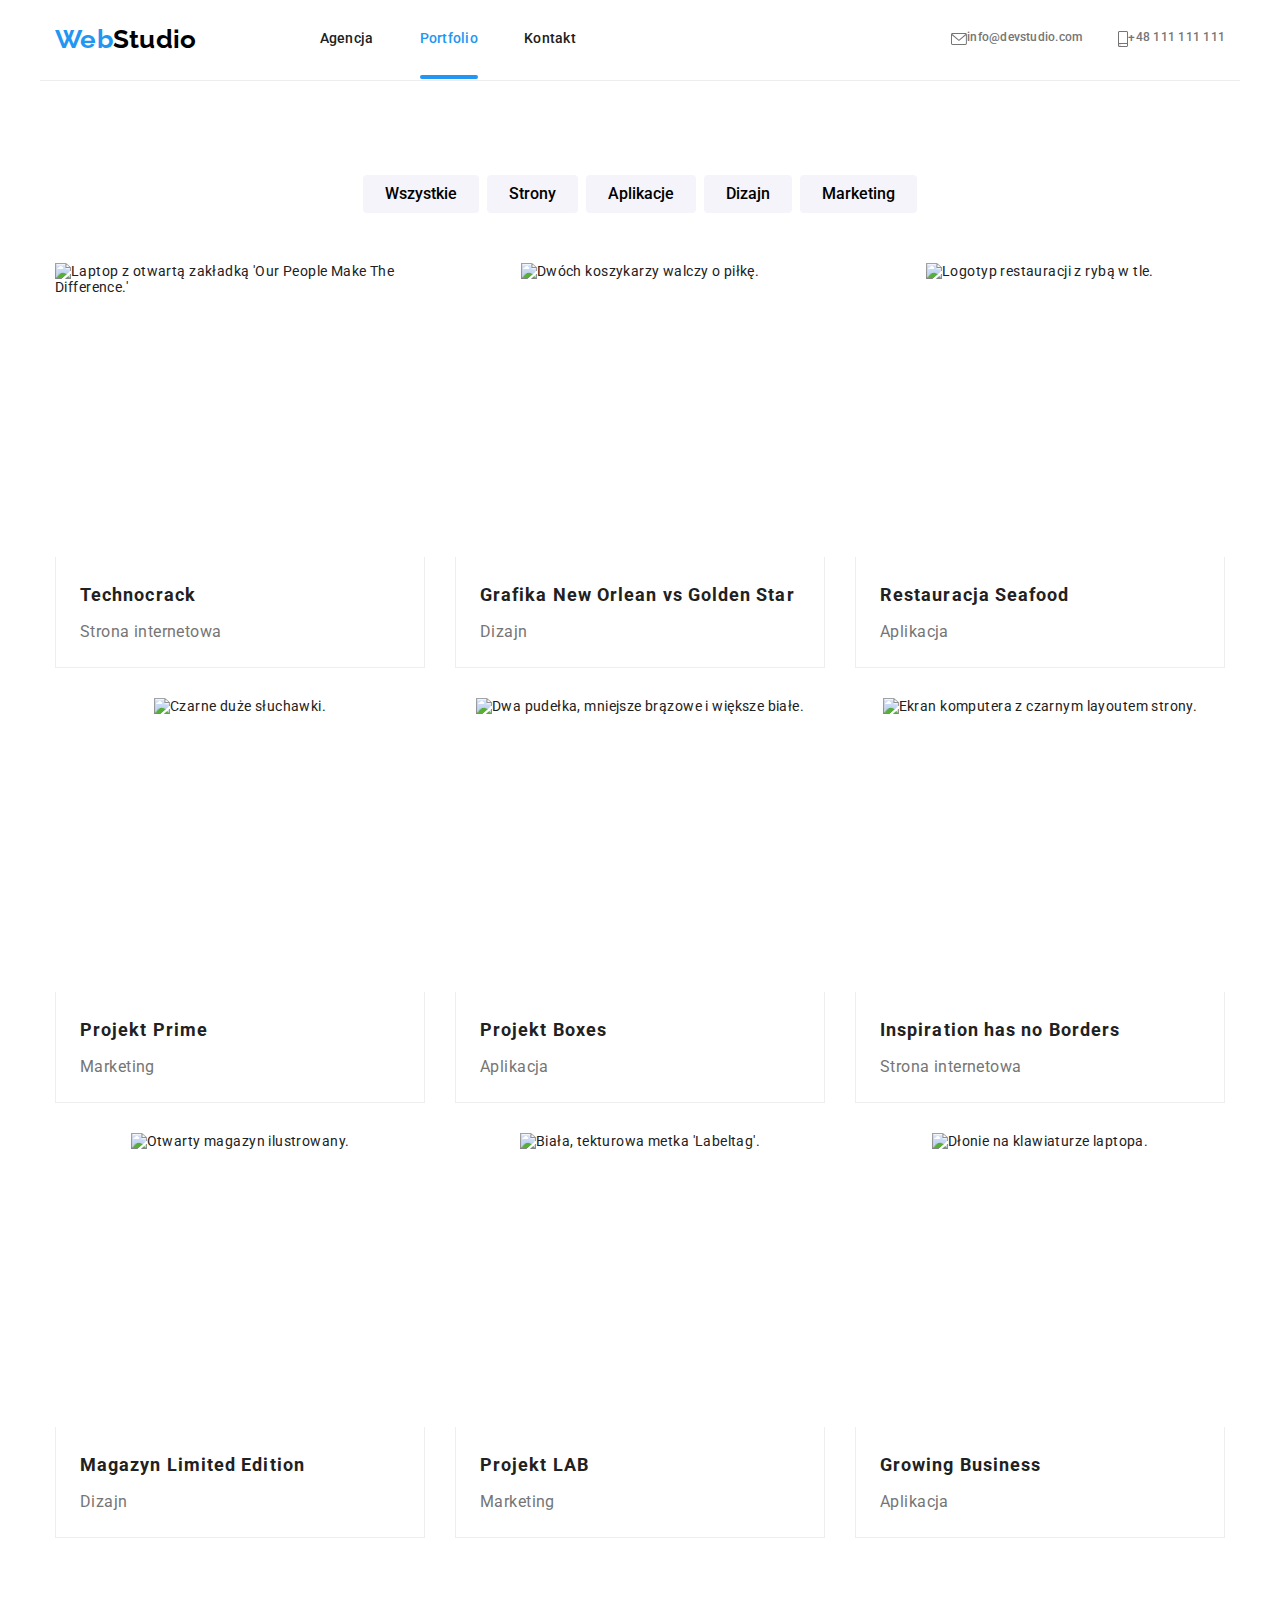
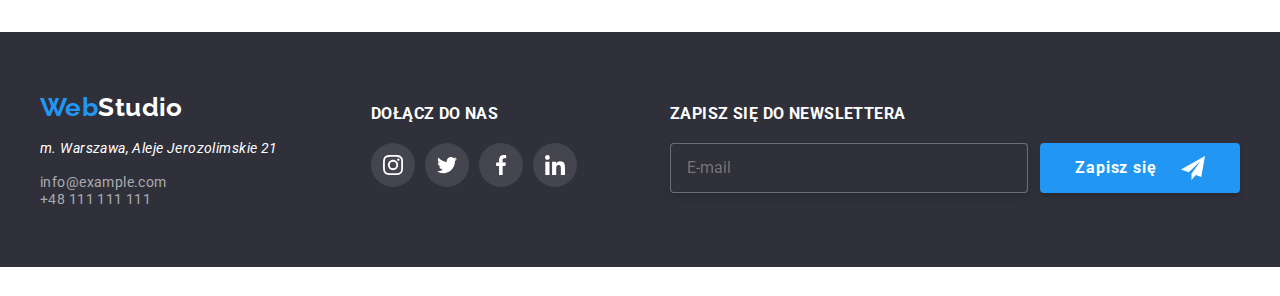
==== commit 62cf1f0b: "header i modal ustawione" ====
--- a/portfolio.html
+++ b/portfolio.html
@@ -77,19 +77,19 @@
     </header>
     <section class="section container">
       <ul class="list filter">
-        <li class="filter__item">
+        <li>
           <button class="btn__filter" type="button">Wszystkie</button>
         </li>
-        <li class="filter__item">
+        <li>
           <button class="btn__filter" type="button">Strony</button>
         </li>
-        <li class="filter__item">
+        <li>
           <button class="btn__filter" type="button">Aplikacje</button>
         </li>
-        <li class="filter__item">
+        <li>
           <button class="btn__filter" type="button">Dizajn</button>
         </li>
-        <li class="filter__item">
+        <li>
           <button class="btn__filter" type="button">Marketing</button>
         </li>
       </ul>
--- a/css/main.min.css
+++ b/css/main.min.css
@@ -1 +1 @@
-body{margin:0;padding:0;font-family:"Roboto","Raleway",sans-serif;font-size:14px;letter-spacing:.03em;color:#212121}img{display:block;max-width:100%;height:auto}.container{justify-content:center;min-width:320px;max-width:1200px;margin:0 auto}.section{margin:0;padding-top:60px;padding-bottom:60px;max-width:1200px}.section__headline{margin-top:0;margin-bottom:30px;font-size:28px;font-weight:700;line-height:1.17;text-align:center}@media screen and (min-width: 1200px){.section{margin:0 auto;padding-top:94px;padding-bottom:94px;max-width:1200px}.section__headline{margin-top:0;margin-bottom:50px;font-size:36px;font-weight:700;line-height:1.17;text-align:center}}.link{transition-property:color;transition-duration:250ms;transition-timing-function:cubic-bezier(0.4, 0, 0.2, 1);outline:none}.link:hover,.link:focus{color:#2196f3}.link:hover .icon__header--color,.link:focus .icon__header--color{fill:#2196f3}.list{margin:0;padding:0;display:inline;list-style-type:none}.logo{font-family:"Raleway";font-size:24px;font-weight:700;line-height:1.17;text-decoration:none;outline:none;color:#2196f3}@media(min-width: 769px){.logo{font-family:"Raleway";font-size:26px;font-weight:700;line-height:1.19;text-decoration:none;outline:none;color:#2196f3}}.header{display:flex;flex-direction:row;justify-content:space-between;padding-top:24px;padding-bottom:25px;padding-left:15px;padding-right:22px;font-weight:500;letter-spacing:.02em;line-height:1.17;border-bottom:1px solid #ececec;background-color:#fff}.header__logo{display:flex}.header__logo--color{color:#000}.header__hide{display:none;flex-direction:row;justify-content:center}@media screen and (min-width: 768px){.header__hide{display:flex}.header__nav{display:flex;justify-content:center;align-items:center;flex-direction:row;gap:60px}.header__nav--color{position:relative;text-decoration:none;color:#212121}.header__nav--color:hover::after,.header__nav--color:focus::after{position:absolute;display:block;content:"";height:4px;left:0;right:0;border-radius:2px;background-color:#2196f3;bottom:-29px;transform:translateY(100%)}.header__nav--active{position:relative;color:#2196f3}.header__nav--active::after{position:absolute;display:block;content:"";height:4px;left:0;right:0;border-radius:2px;background-color:#2196f3;bottom:-33px}.header__contacts{display:flex;flex-direction:column;justify-content:flex-start;-moz-column-gap:10px;column-gap:10px;font-size:12px}.header--color{display:flex;text-decoration:none;color:#757575}}.footer{display:flex;flex-direction:column;justify-content:center;margin:0 auto;padding:60px 15px;color:#fff}.footer__background{background-color:#2f303a}.footer__logo-block{display:flex;flex-direction:column;margin:0 auto;align-items:center}.footer__logo{margin-bottom:20px}.footer__address{margin-bottom:8px;line-height:1.71}.footer__heading{margin-top:60px;margin-bottom:20px;font-weight:700;line-height:1.17;text-transform:uppercase}.footer__newsletter{display:flex;flex-direction:column;margin:0;align-items:center}.footer__form{display:flex;flex-direction:column;justify-content:center;width:100%;margin:0;align-items:center}.footer__logo--color{color:#fff}.footer__contacts--start{margin-bottom:8px}.footer__contacts{display:flex;flex-direction:column}.footer__contacts--color{text-decoration:none;color:rgba(255,255,255,.6)}.footer__social{display:flex;flex-direction:column;margin:0 auto;align-items:center}.footer__social--color{fill:#fff;background-color:rgba(255,255,255,.1019607843)}.footer__input{transition-property:all;transition-duration:250ms;transition-timing-function:cubic-bezier(0.4, 0, 0.2, 1);width:100%;height:50px;margin-bottom:20px;padding-left:16px;padding-top:15px;padding-bottom:15px;outline:none;border:1px solid rgba(255,255,255,.3);border-radius:4px;filter:drop-shadow(0px 4px 4px rgba(0, 0, 0, 0.15));background-color:#2f303a}.footer__input:hover,.footer__input:focus{border-color:#2196f3}.footer__input ::-moz-placeholder{font-size:16px;line-height:1.25;color:rgba(255,255,255,.6)}.footer__input :-ms-input-placeholder{font-size:16px;line-height:1.25;color:rgba(255,255,255,.6)}.footer__input,.footer__input ::placeholder{font-size:16px;line-height:1.25;color:rgba(255,255,255,.6)}@media screen and (min-width: 480px){.footer__input{width:450px}}@media screen and (min-width: 768px){.footer__tablet{display:flex;flex-direction:row;margin-bottom:60px}.footer__heading{margin-top:0}.footer__input{width:450px}}@media screen and (min-width: 1200px){.footer{flex-direction:row;justify-content:space-between;padding:60px 0;margin:0 auto}.footer__tablet{margin-bottom:0}.footer__logo-block{display:block;margin:0;margin-right:70px}.footer__logo{display:inline-block;margin-left:0}.footer__address{margin-bottom:9px}.footer__contacts--start{margin-bottom:9px}.footer__heading{margin-top:12px}.footer__social{display:block}.footer__newsletter{display:block}.footer__form{display:flex;flex-direction:row;align-items:center;justify-content:center;margin:auto auto}.footer__input{width:358px;margin-right:12px;margin-bottom:0}}.btn{cursor:pointer;outline:none;padding-top:10px;padding-bottom:10px;font-weight:700;font-size:16px;line-height:1.87;letter-spacing:.06em;text-align:center;border:none;border-radius:4px;box-shadow:0px 4px 4px rgba(0,0,0,.15);color:#fff;background-color:#2196f3}.btn__footer{display:flex;justify-content:center;align-items:center;flex-direction:row;width:200px;height:50px;white-space:nowrap}.btn__title{margin:0 auto;padding-right:41px;padding-left:42px}.btn__modal{justify-content:center;width:200px;margin:0 auto;margin-top:30px}.btn__filter{transition-property:all;transition-duration:250ms;transition-timing-function:cubic-bezier(0.4, 0, 0.2, 1);padding:6px 22px;font-size:16px;font-weight:500;line-height:1.62;text-align:center;cursor:pointer;border:none;border-radius:4px;background-color:#f5f4fa}.btn__filter:hover,.btn__filter:focus{color:#fff;background-color:#2196f3;box-shadow:0px 3px 1px rgba(0,0,0,.1),0px 1px 2px rgba(0,0,0,.08),0px 2px 2px rgba(0,0,0,.12)}.btn__close{cursor:pointer;outline:none;transition-property:border-color;transition-duration:250ms;transition-timing-function:cubic-bezier(0.4, 0, 0.2, 1);position:absolute;width:30px;height:30px;top:8px;right:8px;border-width:1px;border-style:solid;border-color:rgba(0,0,0,.1019607843);border-radius:50%;background-color:#fff}.btn__close:hover,.btn__close:focus-within{fill:#2196f3;border-color:#2196f3}.icon{cursor:pointer;outline:none}.icon__footer{width:24px;height:24px;margin-left:24px;fill:#fff}.icon__offer{display:flex;justify-content:center;align-items:center;fill:currentColor}.icon__order{transition-property:all;transition-duration:250ms;transition-timing-function:cubic-bezier(0.4, 0, 0.2, 1);position:absolute;width:18px;height:18px;top:11px;left:12px;fill:#212121}.icon__header--color{transition-property:fill;transition-duration:250ms;transition-timing-function:cubic-bezier(0.4, 0, 0.2, 1);width:16px;height:16px;margin-right:10px;fill:#757575;background-color:#fff}.icon__header--color:hover,.icon__header--color:focus{fill:#2196f3}.icon__social{transition-property:all;transition-duration:250ms;transition-timing-function:cubic-bezier(0.4, 0, 0.2, 1);width:44px;height:44px;border:none;border-radius:50%}.icon__social:hover,.icon__social:focus{outline:none;fill:#fff;background-color:#2196f3}.icon__client{display:flex;justify-content:center;width:100%;height:92px;transition-property:fill;transition-duration:250ms;transition-timing-function:cubic-bezier(0.4, 0, 0.2, 1);fill:#afb1b8}.icon__client:hover,.icon__client:focus{fill:#2196f3}.icon__x{transition-property:fill;transition-duration:250ms;transition-timing-function:cubic-bezier(0.4, 0, 0.2, 1);width:20px;height:20px}.icon__x:hover{fill:#2196f3}.social{display:flex;gap:10px}.title{display:flex;flex-direction:column;flex-wrap:wrap;justify-content:center;padding-top:200px;padding-bottom:200px}.title__image{max-width:1600px;background-image:linear-gradient(rgba(47, 48, 58, 0.4), rgba(47, 48, 58, 0.4)),url("../images/title-background-img.jpg");background-size:auto auto;background-position:center;background-repeat:no-repeat;background-color:rgba(47,48,58,.4)}.title__headline{margin-top:0;margin-bottom:30px;font-weight:900;font-size:44px;line-height:1.36;text-align:center;letter-spacing:.06em;text-transform:uppercase;color:#fff}.offer{flex-wrap:wrap;gap:30px;display:flex;gap:30px;padding-left:15px;padding-right:15px}.offer__item{flex-basis:calc((100% - 0px)/1)}.offer__heading{margin-top:30px;margin-bottom:10px;font-weight:700;line-height:1.14}.offer__post{margin:0;line-height:1.71;color:#757575}.offer__icon-box{display:flex;justify-content:center;align-items:center;margin-bottom:30px;border:none;border-radius:4px;background-color:#f5f4fa}@media screen and (min-width: 768px){.offer__section{padding-bottom:45px}.offer__item{max-width:100%;flex-basis:calc((100% - 30px)/2)}}@media screen and (min-width: 1200px){.offer{padding-left:0;padding-right:0}.offer__section{padding-bottom:0}.offer__item{flex-basis:calc((100% - 90px)/4)}.offer__heading{line-height:1.17}.offer__icon-box{max-width:270px}}.gallery{display:none;flex-direction:column;justify-content:center;align-items:center}.gallery__list{display:flex;justify-content:center;align-items:center;flex-direction:row;flex-wrap:wrap;gap:30px}.gallery__thumb{position:relative;flex-basis:calc((100% - 60px)/3)}.gallery__label{position:absolute;margin:0;padding:27px 0;font-weight:700;line-height:1.17;text-transform:uppercase;text-align:center;bottom:0;right:0;left:0;color:#fff;background-color:rgba(47,48,58,.8)}@media screen and (min-width: 1200px){.gallery{display:flex}}.team{padding-left:15px;padding-right:15px}.team__background{background-color:#f5f4fa}.team__list{display:flex;justify-content:center;align-items:center;flex-direction:row;flex-wrap:wrap;gap:30px;display:flex;justify-content:space-between;max-width:100%}.team__item{flex-basis:calc((100% - 0px)/1)}.team__card{margin:0;padding:0;max-width:460px;border-radius:0px 0px 4px 4px;box-shadow:0px 1px 3px rgba(0,0,0,.12),0px 1px 1px rgba(0,0,0,.14),0px 2px 1px rgba(0,0,0,.2);background-color:#fff}.team__img-box{display:flex;justify-content:center;align-items:center;width:100%;height:auto}.team__person{display:flex;flex-direction:column;padding:30px 32px}.team__name{margin:0;padding:0;font-weight:500;font-size:16px;line-height:1.17;text-align:center}.team__position{margin-top:10px;margin-bottom:16px;font-size:16px;line-height:1.17;text-align:center;color:#757575}.team__social--color{fill:#afb1b8;background-color:#fff}@media screen and (min-width: 768px){.team__item{flex-basis:calc((100% - 30px)/2)}.team__card{max-width:354px}}@media screen and (min-width: 1200px){.team{padding-left:0;padding-right:0}.team__item{flex-basis:calc((100% - 90px)/4)}.team__card{max-width:270px}}.client{flex-wrap:wrap;gap:30px;display:flex;justify-content:center;align-items:center;padding-left:15px;padding-right:15px;gap:30px}.client__item{flex-basis:calc((100% - 30px)/2);transition-property:all;transition-duration:250ms;transition-timing-function:cubic-bezier(0.4, 0, 0.2, 1);display:flex;justify-content:center;width:100%;border:1px solid #afb1b8;border-radius:4px}.client__item:hover,.client__item:focus{outline:none;fill:#2196f3;border-color:#2196f3}@media screen and (min-width: 768px){.client__item{flex-basis:calc((100% - 60px)/3)}}@media screen and (min-width: 1200px){.client{padding-left:0;padding-right:0}.client__item{flex-basis:calc((100% - 150px)/6);max-width:170px}}.modal{position:absolute;width:528px;height:581px;top:50%;left:50%;transform:translate(-50%, -50%);border-radius:4px;box-shadow:0px 1px 3px rgba(0,0,0,.12),0px 1px 1px rgba(0,0,0,.14),0px 2px 1px rgba(0,0,0,.2);background-color:#fff}.modal__anime{transition-duration:1500ms}.modal__flex{display:flex;justify-content:center;align-items:center;flex-direction:column;margin:auto;padding:40px}.modal__backdrop{transition:opacity 250ms easy,visibility 250ms easy;position:fixed;width:100%;height:100%;top:0;left:0;background-color:rgba(0,0,0,.2)}.modal__backdrop--hidden{transition:opacity 250ms easy,visibility 250ms easy;visibility:hidden;opacity:0;pointer-events:none}.order{display:flex;flex-direction:column;width:100%;padding-left:0;padding-right:0}.order__heading{margin-top:0;margin-bottom:12px;font-weight:700;font-size:20px;line-height:1.15;text-align:center;color:#212121}.order__label{margin-bottom:4px;font-size:12px;line-height:1.16;letter-spacing:.01em;color:#757575}.order__confirmation{margin:0;font-size:14px;line-height:1.71;color:#757575}.order__link{color:#2196f3}.order__item{position:relative;margin-bottom:10px}.order__item:focus-within .icon__order{fill:#2196f3;border-color:#2196f3}.order__item:hover .icon__order,.order__item:hover .order__input{fill:#2196f3;border-color:#2196f3}.order__input{transition-property:background-color;transition-duration:250ms;transition-timing-function:cubic-bezier(0.4, 0, 0.2, 1);width:100%;height:40px;padding:12px 16px 12px 42px;border:1px solid rgba(33,33,33,.2);border-radius:4px;outline:none}.order__input:focus{fill:#2196f3;border-color:#2196f3}.order__comment{height:120px;margin-bottom:10px;padding:12px 16px;resize:none}.order__comment::-moz-placeholder{font-size:12px;line-height:1.16;letter-spacing:.01em;color:rgba(117,117,117,.5019607843)}.order__comment:-ms-input-placeholder{font-size:12px;line-height:1.16;letter-spacing:.01em;color:rgba(117,117,117,.5019607843)}.order__comment::placeholder{font-size:12px;line-height:1.16;letter-spacing:.01em;color:rgba(117,117,117,.5019607843)}.order__check{display:flex;justify-content:center;align-items:center;flex-direction:row;margin:0;padding:0;cursor:pointer}.order__check--hidden{-webkit-appearance:none;-moz-appearance:none;appearance:none}.order__check--custom{cursor:pointer;outline:none;position:relative;display:block;width:16px;height:16px;margin-right:8px;padding:0;border:2px solid #212121;border-radius:2px;background-color:#fff}.order__check--custom:checked{border:rgba(0,0,0,0);background-image:url("data:image/svg+xml;charset=utf8,%3Csvg width='16' height='15' viewBox='0 0 16 15' fill='none' xmlns='http://www.w3.org/2000/svg'%3E%3Crect width='16' height='15' rx='2' fill='%232196F3'/%3E%3Cpath d='M3.95703 7.75166L3.88825 7.68604L3.81923 7.75141L2.93123 8.59258L2.85486 8.66492L2.93097 8.73753L6.42671 12.0724L6.49574 12.1382L6.56476 12.0724L14.069 4.91352L14.1449 4.84116L14.069 4.76881L13.1873 3.92764L13.1183 3.86183L13.0493 3.92761L6.49577 10.1735L3.95703 7.75166Z' fill='white' stroke='white' stroke-width='0.2'/%3E%3C/svg%3E")}.order__check--custom:hover,.order__check--custom:focus{border-color:#2196f3}@media(max-width: 768px){.menu-toggle{min-height:40px;min-width:40px;display:flex;align-items:center;justify-content:center;margin:0;padding:0;background-color:rgba(0,0,0,0);cursor:pointer;border:none;border-radius:50%;outline:none}.menu-toggle:hover,.menu-toggle:focus{background-color:#2196f3}.menu-container{position:fixed;top:0;left:0;width:100vw;height:100vh;padding:32px;background-color:#3f51b5;z-index:999;transform:translateX(100%);transition:transform 250ms ease-in-out}.menu-container.is-open{transform:translateX(0)}.menu-container .menu-toggle{position:absolute;top:16px;right:16px;color:#fff}.mobile-menu{padding:0;margin:0;list-style:none}.mobile-menu .link{display:block;padding:10px;color:#fff;text-decoration:none}}@media(min-width: 768px){.menu-toggle{display:none}}.grid{display:flex;justify-content:center;align-items:center;flex-direction:row;flex-wrap:wrap;gap:30px;gap:30px;padding-left:15px;padding-right:15px}.grid__overlay{transition-property:transform;transition-duration:250ms;transition-timing-function:cubic-bezier(0.4, 0, 0.2, 1);position:absolute;width:100%;height:100%;margin:0;padding:49px 45px 49px 24px;font-size:18px;line-height:1.55;top:0;left:0;transform:translatey(100%);color:#fff;background-color:rgba(33,150,243,.8980392157)}.grid__img-box{display:flex;justify-content:center;align-items:center;width:100%}.grid__item{flex-basis:calc((100% - 0px)/1);transition-property:box-shadow;transition-duration:250ms;transition-timing-function:cubic-bezier(0.4, 0, 0.2, 1);width:100%;cursor:pointer;background-color:#fff}.grid__item:hover,.grid__item:focus{box-shadow:0px 3px 1px rgba(0,0,0,.1),0px 1px 2px rgba(0,0,0,.08),0px 2px 2px rgba(0,0,0,.12)}.grid__item:hover .grid__overlay,.grid__item:focus .grid__overlay{display:block;transform:translatey(0)}@media screen and (min-width: 768px){.grid__item{flex-basis:calc((100% - 30px)/2)}}@media screen and (min-width: 1200px){.grid__item{flex-basis:calc((100% - 60px)/3)}}.product{position:relative;width:100%;height:294px;margin-top:auto;margin-bottom:auto;overflow:hidden}.product__label{padding:20px 0 20px 24px;border:1px solid #eee;border-top:none}.product__name{margin:0;padding-bottom:4px;font-weight:700;font-size:18px;line-height:2;letter-spacing:.06em}.product__class{margin:0;font-size:16px;line-height:1.87;color:#757575}.filter{display:flex;flex-direction:row;flex-wrap:wrap;gap:8px;margin-bottom:40px}.filter__item{flex-basis:calc((100% - 60px)/3)}@media screen and (min-width: 768px){.filter{justify-content:center}.filter__item{flex-basis:calc((100% - 120px)/5)}}/*# sourceMappingURL=main.min.css.map */+body{margin:0;padding:0;font-family:"Roboto","Raleway",sans-serif;font-size:14px;letter-spacing:.03em;color:#212121}img{display:block;max-width:100%;height:auto}.container{justify-content:center;min-width:320px;max-width:1200px;margin:0 auto}.section{margin:0;padding-top:60px;padding-bottom:60px;max-width:1200px}.section__headline{margin-top:0;margin-bottom:30px;font-size:28px;font-weight:700;line-height:1.17;text-align:center}@media screen and (min-width: 1200px){.section{margin:0 auto;padding-top:94px;padding-bottom:94px;max-width:1200px}.section__headline{margin-top:0;margin-bottom:50px;font-size:36px;font-weight:700;line-height:1.17;text-align:center}}.list{margin:0;padding:0;display:inline;list-style-type:none}.link{transition-property:color;transition-duration:250ms;transition-timing-function:cubic-bezier(0.4, 0, 0.2, 1);outline:none}.link:hover,.link:focus{color:#2196f3}.link:hover .icon__header--color,.link:focus .icon__header--color{fill:#2196f3}.logo{font-family:"Raleway";font-size:24px;font-weight:700;line-height:1.17;text-decoration:none;outline:none;color:#2196f3}@media(min-width: 769px){.logo{font-size:26px;line-height:1.19}}.header{display:flex;flex-direction:row;justify-content:space-between;align-items:center;padding-top:16px;padding-bottom:16px;padding-left:15px;padding-right:23px;font-weight:500;letter-spacing:.02em;line-height:1.17;border-bottom:1px solid #ececec;background-color:#fff}.header__logo--color{color:#000}.header__hide{display:none}@media screen and (min-width: 768px){.header{padding-top:26px;padding-bottom:26px;padding-right:15px}.header__logo{margin-right:83px}.header__hide{display:flex;justify-content:space-between}.header__nav{display:flex;justify-content:center;align-items:center;flex-direction:row;margin-right:101px;gap:60px}.header__nav--color{position:relative;text-decoration:none;color:#212121}.header__nav--color:hover::after,.header__nav--color:focus::after{position:absolute;display:block;content:"";height:4px;left:0;right:0;border-radius:2px;background-color:#2196f3;bottom:-39px;transform:translateY(100%)}.header__nav--active{position:relative;color:#2196f3}.header__nav--active::after{position:absolute;display:block;content:"";height:4px;left:0;right:0;border-radius:2px;background-color:#2196f3;bottom:-43px}.header__contacts{display:flex;flex-direction:column;justify-content:flex-start;-moz-column-gap:10px;column-gap:10px;font-size:12px}.header__contacts--color{display:flex;text-decoration:none;color:#757575}.header__icon{margin-right:8px}.header__icon--short{margin-right:5px}}@media screen and (min-width: 1200px){.header{display:flex;justify-content:space-between;align-items:center;padding-top:24px;padding-bottom:25px;line-height:1.14;letter-spacing:.02em;border-bottom:1px solid #ececec;background-color:#fff}.header__logo{margin-right:93px}.header__logo--color{color:#000}.header__nav{display:flex;margin-right:345px;gap:46px}.header__nav--color{position:relative;font-weight:500;text-decoration:none;color:#212121}.header__nav--color:hover::after,.header__nav--color:focus::after{position:absolute;display:block;content:"";height:4px;left:0;right:0;border-radius:2px;background-color:#2196f3;bottom:-29px;transform:translateY(100%)}.header__nav--active{position:relative;color:#2196f3}.header__nav--active::after{position:absolute;display:block;content:"";height:4px;left:0;right:0;border-radius:2px;background-color:#2196f3;bottom:-33px}.header__contacts{display:flex;justify-content:center;align-items:center;flex-direction:row;gap:30px}.header__contacts--color{display:flex;text-decoration:none;letter-spacing:.02em;color:#757575}.header__contacts__icon{margin-right:10px}.header__contacts__icon--short{margin-right:7px}}.footer{display:flex;flex-direction:column;justify-content:center;margin:0 auto;padding:60px 15px;color:#fff}.footer__background{background-color:#2f303a}.footer__logo-block{display:flex;flex-direction:column;margin:0 auto;align-items:center}.footer__logo{margin-bottom:20px}.footer__address{margin-bottom:8px;line-height:1.71}.footer__heading{margin-top:60px;margin-bottom:20px;font-weight:700;line-height:1.17;text-transform:uppercase}.footer__newsletter{display:flex;flex-direction:column;margin:0;align-items:center}.footer__form{display:flex;flex-direction:column;justify-content:center;width:100%;margin:0;align-items:center}.footer__logo--color{color:#fff}.footer__contacts--start{margin-bottom:8px}.footer__contacts{display:flex;flex-direction:column}.footer__contacts--color{text-decoration:none;color:rgba(255,255,255,.6)}.footer__social{display:flex;flex-direction:column;margin:0 auto;align-items:center}.footer__social--color{fill:#fff;background-color:rgba(255,255,255,.1019607843)}.footer__input{transition-property:all;transition-duration:250ms;transition-timing-function:cubic-bezier(0.4, 0, 0.2, 1);width:100%;height:50px;margin-bottom:20px;padding-left:16px;padding-top:15px;padding-bottom:15px;outline:none;border:1px solid rgba(255,255,255,.3);border-radius:4px;filter:drop-shadow(0px 4px 4px rgba(0, 0, 0, 0.15));background-color:#2f303a}.footer__input:hover,.footer__input:focus{border-color:#2196f3}.footer__input ::-moz-placeholder{font-size:16px;line-height:1.25;color:rgba(255,255,255,.6)}.footer__input :-ms-input-placeholder{font-size:16px;line-height:1.25;color:rgba(255,255,255,.6)}.footer__input,.footer__input ::placeholder{font-size:16px;line-height:1.25;color:rgba(255,255,255,.6)}@media screen and (min-width: 480px){.footer__input{width:450px}}@media screen and (min-width: 768px){.footer__tablet{display:flex;flex-direction:row;margin-bottom:60px}.footer__heading{margin-top:0}.footer__input{width:450px}}@media screen and (min-width: 1200px){.footer{flex-direction:row;justify-content:space-between;padding:60px 0;margin:0 auto}.footer__tablet{margin-bottom:0}.footer__logo-block{display:block;margin:0;margin-right:70px}.footer__logo{display:inline-block;margin-left:0}.footer__address{margin-bottom:9px}.footer__contacts--start{margin-bottom:9px}.footer__heading{margin-top:12px}.footer__social{display:block}.footer__newsletter{display:block}.footer__form{display:flex;flex-direction:row;align-items:center;justify-content:center;margin:auto auto}.footer__input{width:358px;margin-right:12px;margin-bottom:0}}.btn{cursor:pointer;outline:none;padding-top:10px;padding-bottom:10px;font-weight:700;font-size:16px;line-height:1.87;letter-spacing:.06em;text-align:center;border:none;border-radius:4px;box-shadow:0px 4px 4px rgba(0,0,0,.15);color:#fff;background-color:#2196f3}.btn__footer{display:flex;justify-content:center;align-items:center;flex-direction:row;width:200px;height:50px;white-space:nowrap}.btn__title{margin:0 auto;padding-right:41px;padding-left:42px}.btn__modal{justify-content:center;width:200px;margin:0 auto;margin-top:30px}.btn__filter{transition-property:all;transition-duration:250ms;transition-timing-function:cubic-bezier(0.4, 0, 0.2, 1);padding:6px 22px;font-size:16px;font-weight:500;line-height:1.62;text-align:center;cursor:pointer;border:none;border-radius:4px;background-color:#f5f4fa}.btn__filter:hover,.btn__filter:focus{color:#fff;background-color:#2196f3;box-shadow:0px 3px 1px rgba(0,0,0,.1),0px 1px 2px rgba(0,0,0,.08),0px 2px 2px rgba(0,0,0,.12)}.btn__close{cursor:pointer;outline:none;transition-property:border-color;transition-duration:250ms;transition-timing-function:cubic-bezier(0.4, 0, 0.2, 1);position:absolute;width:30px;height:30px;top:8px;right:8px;border-width:1px;border-style:solid;border-color:rgba(0,0,0,.1019607843);border-radius:50%;background-color:#fff}.btn__close:hover,.btn__close:focus-within{fill:#2196f3;border-color:#2196f3}.icon{cursor:pointer;outline:none}.icon__footer{width:24px;height:24px;margin-left:24px;fill:#fff}.icon__offer{display:flex;justify-content:center;align-items:center;fill:currentColor}.icon__order{transition-property:all;transition-duration:250ms;transition-timing-function:cubic-bezier(0.4, 0, 0.2, 1);position:absolute;width:18px;height:18px;top:11px;left:12px;fill:#212121}.icon__header--color{transition-property:fill;transition-duration:250ms;transition-timing-function:cubic-bezier(0.4, 0, 0.2, 1);width:16px;height:16px;fill:#757575;background-color:#fff}.icon__header--color:hover,.icon__header--color:focus{fill:#2196f3}.icon__social{transition-property:all;transition-duration:250ms;transition-timing-function:cubic-bezier(0.4, 0, 0.2, 1);width:44px;height:44px;border:none;border-radius:50%}.icon__social:hover,.icon__social:focus{outline:none;fill:#fff;background-color:#2196f3}.icon__client{display:flex;justify-content:center;width:100%;height:92px;transition-property:fill;transition-duration:250ms;transition-timing-function:cubic-bezier(0.4, 0, 0.2, 1);fill:#afb1b8}.icon__client:hover,.icon__client:focus{fill:#2196f3}.icon__x{transition-property:fill;transition-duration:250ms;transition-timing-function:cubic-bezier(0.4, 0, 0.2, 1);width:20px;height:20px}.icon__x:hover{fill:#2196f3}.social{display:flex;gap:10px}.title{display:flex;flex-direction:column;flex-wrap:wrap;justify-content:center;padding-top:200px;padding-bottom:200px}.title__image{max-width:1600px;background-image:linear-gradient(rgba(47, 48, 58, 0.4), rgba(47, 48, 58, 0.4)),url("../images/title-background-img.jpg");background-size:auto auto;background-position:center;background-repeat:no-repeat;background-color:rgba(47,48,58,.4)}.title__headline{margin-top:0;margin-bottom:30px;font-weight:900;font-size:44px;line-height:1.36;text-align:center;letter-spacing:.06em;text-transform:uppercase;color:#fff}.offer{flex-wrap:wrap;gap:30px;display:flex;gap:30px;padding-left:15px;padding-right:15px}.offer__item{flex-basis:calc((100% - 0px)/1)}.offer__heading{margin-top:30px;margin-bottom:10px;font-weight:700;line-height:1.14}.offer__post{margin:0;line-height:1.71;color:#757575}.offer__icon-box{display:flex;justify-content:center;align-items:center;margin-bottom:30px;border:none;border-radius:4px;background-color:#f5f4fa}@media screen and (min-width: 768px){.offer__section{padding-bottom:45px}.offer__item{max-width:100%;flex-basis:calc((100% - 30px)/2)}}@media screen and (min-width: 1200px){.offer{padding-left:0;padding-right:0}.offer__section{padding-bottom:0}.offer__item{flex-basis:calc((100% - 90px)/4)}.offer__heading{line-height:1.17}.offer__icon-box{max-width:270px}}.gallery{display:none;flex-direction:column;justify-content:center;align-items:center}.gallery__list{display:flex;justify-content:center;align-items:center;flex-direction:row;flex-wrap:wrap;gap:30px}.gallery__thumb{position:relative;flex-basis:calc((100% - 60px)/3)}.gallery__label{position:absolute;margin:0;padding:27px 0;font-weight:700;line-height:1.17;text-transform:uppercase;text-align:center;bottom:0;right:0;left:0;color:#fff;background-color:rgba(47,48,58,.8)}@media screen and (min-width: 1200px){.gallery{display:flex}}.team{padding-left:15px;padding-right:15px}.team__background{background-color:#f5f4fa}.team__list{display:flex;justify-content:center;align-items:center;flex-direction:row;flex-wrap:wrap;gap:30px;display:flex;justify-content:space-between;max-width:100%}.team__item{flex-basis:calc((100% - 0px)/1)}.team__card{margin:0;padding:0;max-width:460px;border-radius:0px 0px 4px 4px;box-shadow:0px 1px 3px rgba(0,0,0,.12),0px 1px 1px rgba(0,0,0,.14),0px 2px 1px rgba(0,0,0,.2);background-color:#fff}.team__img-box{display:flex;justify-content:center;align-items:center;width:100%;height:auto}.team__person{display:flex;flex-direction:column;padding:30px 32px}.team__name{margin:0;padding:0;font-weight:500;font-size:16px;line-height:1.17;text-align:center}.team__position{margin-top:10px;margin-bottom:16px;font-size:16px;line-height:1.17;text-align:center;color:#757575}.team__social--color{fill:#afb1b8;background-color:#fff}@media screen and (min-width: 768px){.team__item{flex-basis:calc((100% - 30px)/2)}.team__card{max-width:354px}}@media screen and (min-width: 1200px){.team{padding-left:0;padding-right:0}.team__item{flex-basis:calc((100% - 90px)/4)}.team__card{max-width:270px}}.client{flex-wrap:wrap;gap:30px;display:flex;justify-content:center;align-items:center;padding-left:15px;padding-right:15px;gap:30px}.client__item{flex-basis:calc((100% - 30px)/2);transition-property:all;transition-duration:250ms;transition-timing-function:cubic-bezier(0.4, 0, 0.2, 1);display:flex;justify-content:center;border:1px solid #afb1b8;border-radius:4px}.client__item:hover,.client__item:focus{outline:none;fill:#2196f3;border-color:#2196f3}@media screen and (min-width: 768px){.client__item{flex-basis:calc((100% - 60px)/3)}}@media screen and (min-width: 1200px){.client{padding-left:0;padding-right:0}.client__item{flex-basis:calc((100% - 150px)/6);max-width:170px}}.modal{position:absolute;width:90vw;min-width:320px;top:50%;left:50%;transform:translate(-50%, -50%);border-radius:4px;box-shadow:0px 1px 3px rgba(0,0,0,.12),0px 1px 1px rgba(0,0,0,.14),0px 2px 1px rgba(0,0,0,.2);background-color:#fff}.modal__anime{transition-duration:1500ms}.modal__flex{display:flex;justify-content:center;align-items:center;flex-direction:column;margin:auto;padding:40px}.modal__backdrop{transition:opacity 250ms easy,visibility 250ms easy;position:fixed;width:100%;height:100%;top:0;left:0;background-color:rgba(0,0,0,.2)}.modal__backdrop--hidden{transition:opacity 250ms easy,visibility 250ms easy;visibility:hidden;opacity:0;pointer-events:none}@media screen and (min-width: 480px){.modal{width:450px;height:auto}}@media screen and (min-width: 768px){.modal{width:450px;height:609px}}@media screen and (min-width: 1200px){.modal{width:528px;height:581px}}.order{display:flex;flex-direction:column;width:100%;padding-left:0;padding-right:0}.order__heading{margin-top:0;margin-bottom:12px;font-weight:700;font-size:20px;line-height:1.15;text-align:center;color:#212121}.order__label{margin-bottom:4px;font-size:12px;line-height:1.16;letter-spacing:.01em;color:#757575}.order__confirmation{margin:0;font-size:14px;line-height:1.71;color:#757575}.order__link{color:#2196f3}.order__item{position:relative;margin-bottom:10px}.order__item:focus-within .icon__order{fill:#2196f3;border-color:#2196f3}.order__item:hover .icon__order,.order__item:hover .order__input{fill:#2196f3;border-color:#2196f3}.order__input{transition-property:background-color;transition-duration:250ms;transition-timing-function:cubic-bezier(0.4, 0, 0.2, 1);width:100%;height:40px;padding:12px 16px 12px 42px;border:1px solid rgba(33,33,33,.2);border-radius:4px;outline:none}.order__input:focus{fill:#2196f3;border-color:#2196f3}.order__comment{height:120px;margin-bottom:10px;padding:12px 16px;resize:none}.order__comment::-moz-placeholder{font-size:12px;line-height:1.16;letter-spacing:.01em;color:rgba(117,117,117,.5019607843)}.order__comment:-ms-input-placeholder{font-size:12px;line-height:1.16;letter-spacing:.01em;color:rgba(117,117,117,.5019607843)}.order__comment::placeholder{font-size:12px;line-height:1.16;letter-spacing:.01em;color:rgba(117,117,117,.5019607843)}.order__check{display:flex;justify-content:center;align-items:center;flex-direction:row;margin:0;padding:0;cursor:pointer}.order__check--hidden{-webkit-appearance:none;-moz-appearance:none;appearance:none}.order__check--custom{cursor:pointer;outline:none;position:relative;display:block;width:16px;height:16px;margin-right:8px;padding:0;border:2px solid #212121;border-radius:2px;background-color:#fff}.order__check--custom:checked{border:rgba(0,0,0,0);background-image:url("data:image/svg+xml;charset=utf8,%3Csvg width='16' height='15' viewBox='0 0 16 15' fill='none' xmlns='http://www.w3.org/2000/svg'%3E%3Crect width='16' height='15' rx='2' fill='%232196F3'/%3E%3Cpath d='M3.95703 7.75166L3.88825 7.68604L3.81923 7.75141L2.93123 8.59258L2.85486 8.66492L2.93097 8.73753L6.42671 12.0724L6.49574 12.1382L6.56476 12.0724L14.069 4.91352L14.1449 4.84116L14.069 4.76881L13.1873 3.92764L13.1183 3.86183L13.0493 3.92761L6.49577 10.1735L3.95703 7.75166Z' fill='white' stroke='white' stroke-width='0.2'/%3E%3C/svg%3E")}.order__check--custom:hover,.order__check--custom:focus{border-color:#2196f3}@media(max-width: 768px){.menu-toggle{min-height:40px;min-width:40px;display:flex;align-items:center;justify-content:center;margin:0;padding:0;background-color:rgba(0,0,0,0);cursor:pointer;border:none;border-radius:50%;outline:none}.menu-toggle:hover,.menu-toggle:focus{background-color:#2196f3}.menu-container{position:fixed;top:0;left:0;width:100vw;height:100vh;padding:32px;background-color:#3f51b5;z-index:999;transform:translateX(100%);transition:transform 250ms ease-in-out}.menu-container.is-open{transform:translateX(0)}.menu-container .menu-toggle{position:absolute;top:16px;right:16px;color:#fff}.mobile-menu{padding:0;margin:0;list-style:none}.mobile-menu .link{display:block;padding:10px;color:#fff;text-decoration:none}}@media(min-width: 768px){.menu-toggle{display:none}}.grid{display:flex;justify-content:center;align-items:center;flex-direction:row;flex-wrap:wrap;gap:30px;gap:30px;padding-left:15px;padding-right:15px}.grid__overlay{transition-property:transform;transition-duration:250ms;transition-timing-function:cubic-bezier(0.4, 0, 0.2, 1);position:absolute;width:100%;height:100%;margin:0;padding:49px 45px 49px 24px;font-size:18px;line-height:1.55;top:0;left:0;transform:translatey(100%);color:#fff;background-color:rgba(33,150,243,.8980392157)}.grid__img-box{display:flex;justify-content:center;align-items:center;width:100%}.grid__item{flex-basis:calc((100% - 0px)/1);transition-property:box-shadow;transition-duration:250ms;transition-timing-function:cubic-bezier(0.4, 0, 0.2, 1);width:100%;cursor:pointer;background-color:#fff}.grid__item:hover,.grid__item:focus{box-shadow:0px 3px 1px rgba(0,0,0,.1),0px 1px 2px rgba(0,0,0,.08),0px 2px 2px rgba(0,0,0,.12)}.grid__item:hover .grid__overlay,.grid__item:focus .grid__overlay{display:block;transform:translatey(0)}@media screen and (min-width: 768px){.grid__item{flex-basis:calc((100% - 30px)/2)}}@media screen and (min-width: 1200px){.grid__item{flex-basis:calc((100% - 60px)/3)}}.product{position:relative;width:100%;height:294px;margin-top:auto;margin-bottom:auto;overflow:hidden}.product__label{padding:20px 0 20px 24px;border:1px solid #eee;border-top:none}.product__name{margin:0;padding-bottom:4px;font-weight:700;font-size:18px;line-height:2;letter-spacing:.06em}.product__class{margin:0;font-size:16px;line-height:1.87;color:#757575}.filter{margin:0;display:flex;flex-direction:row;flex-wrap:wrap;gap:8px;margin-bottom:40px}@media screen and (min-width: 768px){.filter{justify-content:center;margin-bottom:30px}}@media screen and (min-width: 1200px){.filter{margin-bottom:50px}}/*# sourceMappingURL=main.min.css.map */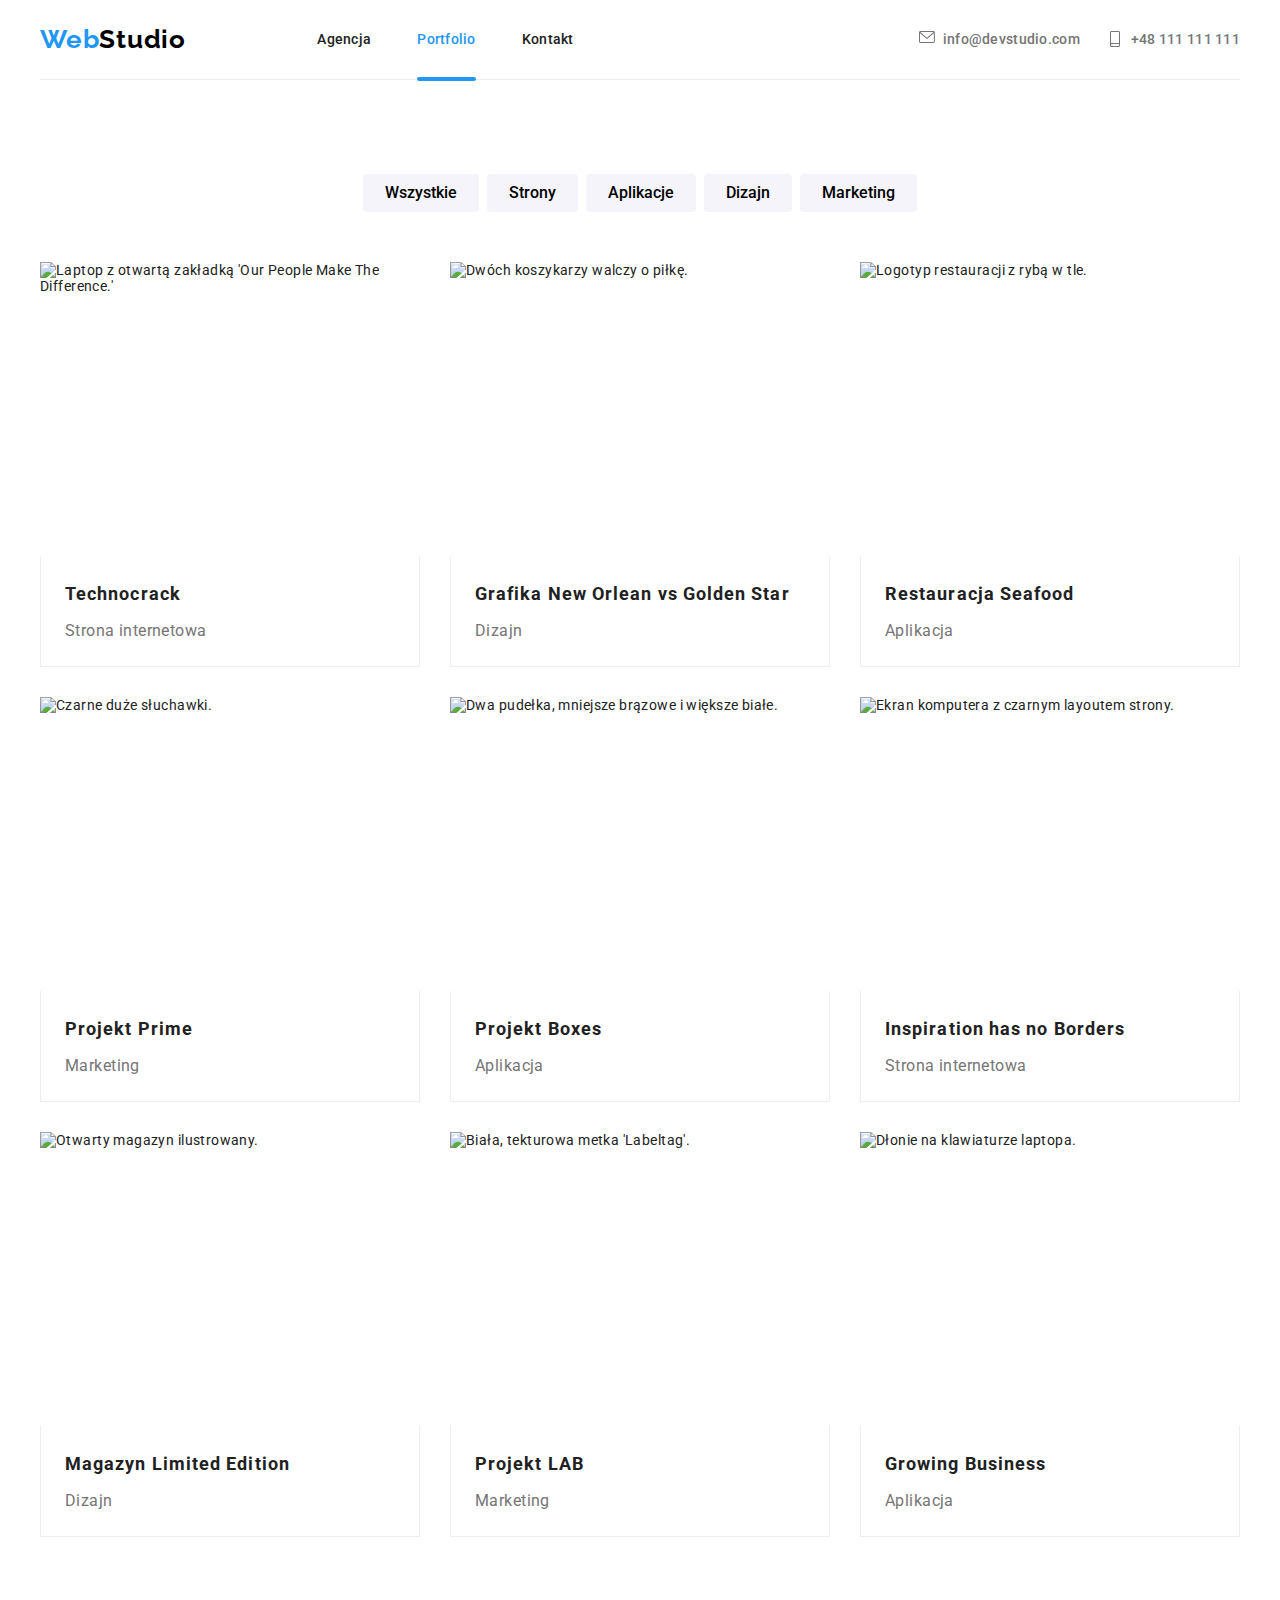
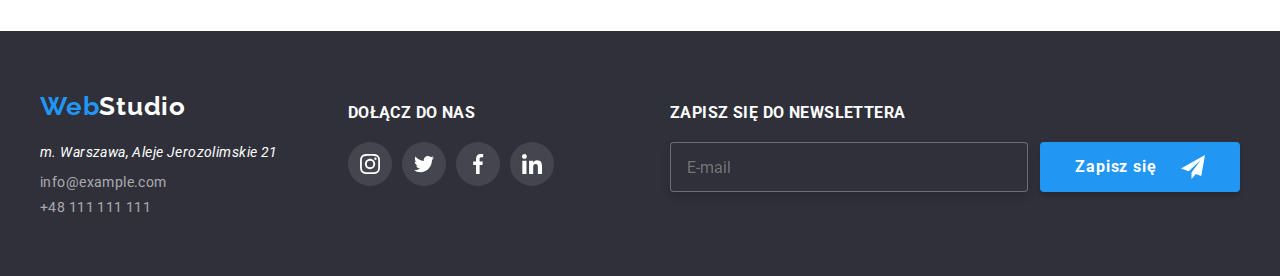
==== commit 68ddcc34: "Ostatnie poprawki" ====
--- a/portfolio.html
+++ b/portfolio.html
@@ -26,54 +26,73 @@
         rel="noopener noreferrer"
         >Web<span class="header__logo--color">Studio</span></a
       >
-      <nav>
-        <ul class="list header__nav">
-          <li>
-            <a class="link header__nav--color" href="./index.html">Agencja</a>
-          </li>
+      <div class="header__hide">
+        <nav>
+          <ul class="list header__nav">
+            <li>
+              <a class="link header__nav--color" href="./index.html">Agencja</a>
+            </li>
+            <li>
+              <a
+                class="header__nav--active link header__nav--color"
+                href="./portfolio.html"
+                target="_blank"
+                >Portfolio</a
+              >
+            </li>
+            <li>
+              <a class="link header__nav--color" href="#contacts">Kontakt</a>
+            </li>
+          </ul>
+        </nav>
+
+        <ul class="list header__contacts">
           <li>
             <a
-              class="header__nav--active link header__nav--color"
-              href="./portfolio.html"
-              target="_blank"
-              >Portfolio</a
-            >
-          </li>
-          <li>
-            <a class="link header__nav--color" href="#contacts">Kontakt</a>
+              class="link header__contacts--color"
+              href="mailto:info@devstudio.com"
+            >
+              <svg class="icon icon__header--color header__icon">
+                <use
+                  xlink:href="./images/icons.svg#envelope"
+                  width="16"
+                  height="16"
+                  y="-2"
+                ></use>
+              </svg>
+              info@devstudio.com
+            </a>
+          </li>
+          <li>
+            <a class="link header__contacts--color" href="tel:+48111111111">
+              <svg class="icon icon__header--color header__icon--short">
+                <use
+                  xlink:href="./images/icons.svg#smartphone"
+                  width="16"
+                  height="16"
+                  x="-3"
+                ></use>
+              </svg>
+              +48 111 111 111</a
+            >
           </li>
         </ul>
-      </nav>
-      <ul class="list header__contacts">
-        <li>
-          <a
-            class="link header__contacts--color"
-            href="mailto:info@devstudio.com"
-          >
-            <svg class="icon icon__header--color">
-              <use
-                xlink:href="./images/icons.svg#envelope"
-                width="16"
-                height="16"
-              ></use>
-            </svg>
-            info@devstudio.com
-          </a>
-        </li>
-        <li>
-          <a class="link header__contacts--color" href="tel:+48111111111">
-            <svg class="icon icon__header--color">
-              <use
-                xlink:href="./images/icons.svg#smartphone"
-                width="16"
-                height="16"
-                x="3"
-              ></use>
-            </svg>
-            +48 111 111 111</a
-          >
-        </li>
-      </ul>
+      </div>
+      <button
+        class="mobile__toggle js-open-menu"
+        aria-expanded="false"
+        aria-controls="mobile-menu"
+      >
+        <div class="header__mobile">
+          <svg>
+            <use
+              xlink:href="./images/icons.svg#burger"
+              width="24"
+              height="24"
+            ></use>
+          </svg>
+        </div>
+      </button>
     </header>
     <section class="section container">
       <ul class="list filter">
@@ -96,13 +115,12 @@
       <ul class="list grid">
         <li class="grid__item">
           <div class="product">
-            <div class="grid__img-box">
             <img
               src="./images/portfolio-img-1.jpg"
+              srcset="./images/portfolio-img-1@2x.jpg 2x"
               alt="Laptop z otwartą zakładką 'Our People Make The Difference.'"
-             
-            />
-            </div>
+            />
+
             <p class="grid__overlay">
               Technocrack jest popularną platformą wykorzystywaną do
               rozpowszechniania koronawirusa. Firmy wykorzystują tę platformę do
@@ -117,13 +135,12 @@
         </li>
         <li class="grid__item">
           <div class="product">
-            <div class="grid__img-box">
             <img
               src="./images/portfolio-img-2.jpg"
+              srcset="./images/portfolio-img-2@2x.jpg 2x"
               alt="Dwóch koszykarzy walczy o piłkę."
-              
-            />
-            </div>
+            />
+
             <p class="grid__overlay">
               Technocrack jest popularną platformą wykorzystywaną do
               rozpowszechniania koronawirusa. Firmy wykorzystują tę platformę do
@@ -138,13 +155,12 @@
         </li>
         <li class="grid__item">
           <div class="product">
-            <div class="grid__img-box">
             <img
               src="./images/portfolio-img-3.jpg"
+              srcset="./images/portfolio-img-3@2x.jpg 2x"
               alt="Logotyp restauracji z rybą w tle."
-              
-            />
-            </div>
+            />
+
             <p class="grid__overlay">
               Technocrack jest popularną platformą wykorzystywaną do
               rozpowszechniania koronawirusa. Firmy wykorzystują tę platformę do
@@ -159,12 +175,12 @@
         </li>
         <li class="grid__item">
           <div class="product">
-            <div class="grid__img-box">
             <img
               src="./images/portfolio-img-4.jpg"
+              srcset="./images/portfolio-img-4@2x.jpg 2x"
               alt="Czarne duże słuchawki."
             />
-            </div>
+
             <p class="grid__overlay">
               Technocrack jest popularną platformą wykorzystywaną do
               rozpowszechniania koronawirusa. Firmy wykorzystują tę platformę do
@@ -179,12 +195,12 @@
         </li>
         <li class="grid__item">
           <div class="product">
-            <div class="grid__img-box">
             <img
               src="./images/portfolio-img-5.jpg"
+              srcset="./images/portfolio-img-5@2x.jpg 2x"
               alt="Dwa pudełka, mniejsze brązowe i większe białe."
             />
-            </div>
+
             <p class="grid__overlay">
               Technocrack jest popularną platformą wykorzystywaną do
               rozpowszechniania koronawirusa. Firmy wykorzystują tę platformę do
@@ -199,13 +215,12 @@
         </li>
         <li class="grid__item">
           <div class="product">
-            <div class="grid__img-box">
             <img
               src="./images/portfolio-img-6.jpg"
+              srcset="./images/portfolio-img-6@2x.jpg 2x"
               alt="Ekran komputera z czarnym layoutem strony."
-             
-            />
-            </div>
+            />
+
             <p class="grid__overlay">
               Technocrack jest popularną platformą wykorzystywaną do
               rozpowszechniania koronawirusa. Firmy wykorzystują tę platformę do
@@ -220,13 +235,12 @@
         </li>
         <li class="grid__item">
           <div class="product">
-            <div class="grid__img-box">
             <img
               src="./images/portfolio-img-7.jpg"
+              srcset="./images/portfolio-img-7@2x.jpg 2x"
               alt="Otwarty magazyn ilustrowany."
-             
-            />
-            </div>
+            />
+
             <p class="grid__overlay">
               Technocrack jest popularną platformą wykorzystywaną do
               rozpowszechniania koronawirusa. Firmy wykorzystują tę platformę do
@@ -241,13 +255,12 @@
         </li>
         <li class="grid__item">
           <div class="product">
-            <div class="grid__img-box">
             <img
               src="./images/portfolio-img-8.jpg"
+              srcset="./images/portfolio-img-8@2x.jpg 2x"
               alt="Biała, tekturowa metka 'Labeltag'."
-              
-            />
-            </div>
+            />
+
             <p class="grid__overlay">
               Technocrack jest popularną platformą wykorzystywaną do
               rozpowszechniania koronawirusa. Firmy wykorzystują tę platformę do
@@ -262,13 +275,12 @@
         </li>
         <li class="grid__item">
           <div class="product">
-            <div class="grid__img-box">
             <img
               src="./images/portfolio-img-9.jpg"
+              srcset="./images/portfolio-img-9@2x.jpg 2x"
               alt="Dłonie na klawiaturze laptopa."
-              
-            />
-            </div>
+            />
+
             <p class="grid__overlay">
               Technocrack jest popularną platformą wykorzystywaną do
               rozpowszechniania koronawirusa. Firmy wykorzystują tę platformę do
@@ -285,104 +297,106 @@
     </section>
     <footer class="footer__background">
       <div class="container footer">
-        <div>
-          <a
-            class="logo"
-            href="./index.html"
-            target="_blank"
-            rel="noopener noreferrer"
-            >Web<span class="footer__logo--color">Studio</span></a
-          >
-          <address class="footer__address">
-            <p>m. Warszawa, Aleje Jerozolimskie 21</p>
-          </address>
-          <ul class="list footer__contacts">
-            <li>
-              <a
-                class="link footer__contacts--color"
-                href="mailto:info@example.com"
-                >info@example.com</a
-              >
-            </li>
-            <li>
-              <a class="link footer__contacts--color" href="tel:+48111111111"
-                >+48 111 111 111</a
-              >
-            </li>
-          </ul>
-        </div>
-        <div class="footer__social">
-          <h3 class="footer__heading">Dołącz do nas</h3>
-          <div class="social">
+        <div class="footer__tablet">
+          <div class="footer__logo-block">
             <a
-              class="icon icon__social footer__social--color"
+              class="logo footer__logo"
               href="./index.html"
               target="_blank"
               rel="noopener noreferrer"
-            >
-              <svg>
-                <use
-                  xlink:href="./images/icons.svg#instagram"
-                  width="20"
-                  height="20"
-                  x="12"
-                  y="12"
-                ></use>
-              </svg>
-            </a>
-            <a
-              class="icon icon__social footer__social--color"
-              href="./index.html"
-              target="_blank"
-              rel="noopener noreferrer"
-            >
-              <svg>
-                <use
-                  xlink:href="./images/icons.svg#twitter"
-                  width="20"
-                  height="20"
-                  x="12"
-                  y="12"
-                ></use>
-              </svg>
-            </a>
-            <a
-              class="icon icon__social footer__social--color"
-              href="./index.html"
-              target="_blank"
-              rel="noopener noreferrer"
-            >
-              <svg>
-                <use
-                  xlink:href="./images/icons.svg#facebook"
-                  width="20"
-                  height="20"
-                  x="12"
-                  y="12"
-                ></use>
-              </svg>
-            </a>
-            <a
-              class="icon icon__social footer__social--color"
-              href="./index.html"
-              target="_blank"
-              rel="noopener noreferrer"
-            >
-              <svg>
-                <use
-                  xlink:href="./images/icons.svg#linkedin"
-                  width="20"
-                  height="20"
-                  x="12"
-                  y="12"
-                ></use>
-              </svg>
-            </a>
+              >Web<span class="footer__logo--color">Studio</span></a
+            >
+            <address class="footer__address">
+              m. Warszawa, Aleje Jerozolimskie 21
+            </address>
+            <ul class="list footer__contacts">
+              <li class="footer__contacts--start">
+                <a
+                  class="link footer__contacts--color"
+                  href="mailto:info@example.com"
+                  >info@example.com</a
+                >
+              </li>
+              <li>
+                <a class="link footer__contacts--color" href="tel:+48111111111"
+                  >+48 111 111 111</a
+                >
+              </li>
+            </ul>
+          </div>
+          <div class="footer__social">
+            <h3 class="footer__heading">Dołącz do nas</h3>
+            <div class="social">
+              <a
+                class="icon"
+                href="./index.html"
+                target="_blank"
+                rel="noopener noreferrer"
+              >
+                <svg class="icon__social footer__social--color">
+                  <use
+                    xlink:href="./images/icons.svg#instagram"
+                    width="20"
+                    height="20"
+                    x="12"
+                    y="12"
+                  ></use>
+                </svg>
+              </a>
+              <a
+                class="icon"
+                href="./index.html"
+                target="_blank"
+                rel="noopener noreferrer"
+              >
+                <svg class="icon__social footer__social--color">
+                  <use
+                    xlink:href="./images/icons.svg#twitter"
+                    width="20"
+                    height="20"
+                    x="12"
+                    y="12"
+                  ></use>
+                </svg>
+              </a>
+              <a
+                class="icon"
+                href="./index.html"
+                target="_blank"
+                rel="noopener noreferrer"
+              >
+                <svg class="icon__social footer__social--color">
+                  <use
+                    xlink:href="./images/icons.svg#facebook"
+                    width="20"
+                    height="20"
+                    x="12"
+                    y="12"
+                  ></use>
+                </svg>
+              </a>
+              <a
+                class="icon"
+                href="./index.html"
+                target="_blank"
+                rel="noopener noreferrer"
+              >
+                <svg class="icon__social footer__social--color">
+                  <use
+                    xlink:href="./images/icons.svg#linkedin"
+                    width="20"
+                    height="20"
+                    x="12"
+                    y="12"
+                  ></use>
+                </svg>
+              </a>
+            </div>
           </div>
         </div>
         <div class="footer__newsletter">
           <h3 class="footer__heading">Zapisz się do newslettera</h3>
-          <form class="footer__form" method="post" action="javascript:void(0);">
+          <form class="footer__form" method="POST" action="javascript:void(0);">
             <label for="news_email"></label>
             <input
               class="footer__input"
@@ -404,5 +418,59 @@
         </div>
       </div>
     </footer>
+    <div class="mobile js-menu-container" id="mobile-menu">
+      <button class="mobile__toggle js-close-menu">
+        <svg>
+          <use
+            xlink:href="./images/icons.svg#close"
+            width="24"
+            height="24"
+          ></use>
+        </svg>
+      </button>
+      <nav>
+        <ul class="mobile__menu list">
+          <li><a class="link" href="./index.html">Agencja</a></li>
+          <li>
+            <a class="link" href="./portfolio.html" target="_blank"
+              >Portfolio</a
+            >
+          </li>
+          <li><a class="link" href="">Kontakt</a></li>
+        </ul>
+      </nav>
+      <div class="mobile__block">
+        <ul class="mobile__contacts list">
+          <li>
+            <a class="link mobile__contacts-phone" href="tel:+48 111 111 111"
+              >+48 111 111 111</a
+            >
+          </li>
+          <li>
+            <a
+              class="link mobile__contacts-email"
+              href="mailto:info@devstudio.com"
+              >info@devstudio.com</a
+            >
+          </li>
+        </ul>
+        <ul class="mobile__social list">
+          <li>
+            <a class="link mobile__social--inst" href="">Instagram</a>
+          </li>
+          <li>
+            <a class="link mobile__social--twit" href="">Twitter</a>
+          </li>
+          <li>
+            <a class="link mobile__social--fb" href="">Facebook</a>
+          </li>
+          <li>
+            <a class="link mobile__social--ld" href="">LinkedIn</a>
+          </li>
+        </ul>
+      </div>
+    </div>
+    <script defer src="js/mobile-menu.js"></script>
+    <script src="./js/modal.js"></script>
   </body>
 </html>
--- a/css/main.min.css
+++ b/css/main.min.css
@@ -1 +1 @@
-body{margin:0;padding:0;font-family:"Roboto","Raleway",sans-serif;font-size:14px;letter-spacing:.03em;color:#212121}img{display:block;max-width:100%;height:auto}.container{justify-content:center;min-width:320px;max-width:1200px;margin:0 auto}.section{margin:0;padding-top:60px;padding-bottom:60px;max-width:1200px}.section__headline{margin-top:0;margin-bottom:30px;font-size:28px;font-weight:700;line-height:1.17;text-align:center}@media screen and (min-width: 1200px){.section{margin:0 auto;padding-top:94px;padding-bottom:94px;max-width:1200px}.section__headline{margin-top:0;margin-bottom:50px;font-size:36px;font-weight:700;line-height:1.17;text-align:center}}.list{margin:0;padding:0;display:inline;list-style-type:none}.link{transition-property:color;transition-duration:250ms;transition-timing-function:cubic-bezier(0.4, 0, 0.2, 1);outline:none}.link:hover,.link:focus{color:#2196f3}.link:hover .icon__header--color,.link:focus .icon__header--color{fill:#2196f3}.logo{font-family:"Raleway";font-size:24px;font-weight:700;line-height:1.17;text-decoration:none;outline:none;color:#2196f3}@media(min-width: 769px){.logo{font-size:26px;line-height:1.19}}.header{display:flex;flex-direction:row;justify-content:space-between;align-items:center;padding-top:16px;padding-bottom:16px;padding-left:15px;padding-right:23px;font-weight:500;letter-spacing:.02em;line-height:1.17;border-bottom:1px solid #ececec;background-color:#fff}.header__logo--color{color:#000}.header__hide{display:none}@media screen and (min-width: 768px){.header{padding-top:26px;padding-bottom:26px;padding-right:15px}.header__logo{margin-right:83px}.header__hide{display:flex;justify-content:space-between}.header__nav{display:flex;justify-content:center;align-items:center;flex-direction:row;margin-right:101px;gap:60px}.header__nav--color{position:relative;text-decoration:none;color:#212121}.header__nav--color:hover::after,.header__nav--color:focus::after{position:absolute;display:block;content:"";height:4px;left:0;right:0;border-radius:2px;background-color:#2196f3;bottom:-39px;transform:translateY(100%)}.header__nav--active{position:relative;color:#2196f3}.header__nav--active::after{position:absolute;display:block;content:"";height:4px;left:0;right:0;border-radius:2px;background-color:#2196f3;bottom:-43px}.header__contacts{display:flex;flex-direction:column;justify-content:flex-start;-moz-column-gap:10px;column-gap:10px;font-size:12px}.header__contacts--color{display:flex;text-decoration:none;color:#757575}.header__icon{margin-right:8px}.header__icon--short{margin-right:5px}}@media screen and (min-width: 1200px){.header{display:flex;justify-content:space-between;align-items:center;padding-top:24px;padding-bottom:25px;line-height:1.14;letter-spacing:.02em;border-bottom:1px solid #ececec;background-color:#fff}.header__logo{margin-right:93px}.header__logo--color{color:#000}.header__nav{display:flex;margin-right:345px;gap:46px}.header__nav--color{position:relative;font-weight:500;text-decoration:none;color:#212121}.header__nav--color:hover::after,.header__nav--color:focus::after{position:absolute;display:block;content:"";height:4px;left:0;right:0;border-radius:2px;background-color:#2196f3;bottom:-29px;transform:translateY(100%)}.header__nav--active{position:relative;color:#2196f3}.header__nav--active::after{position:absolute;display:block;content:"";height:4px;left:0;right:0;border-radius:2px;background-color:#2196f3;bottom:-33px}.header__contacts{display:flex;justify-content:center;align-items:center;flex-direction:row;gap:30px}.header__contacts--color{display:flex;text-decoration:none;letter-spacing:.02em;color:#757575}.header__contacts__icon{margin-right:10px}.header__contacts__icon--short{margin-right:7px}}.footer{display:flex;flex-direction:column;justify-content:center;margin:0 auto;padding:60px 15px;color:#fff}.footer__background{background-color:#2f303a}.footer__logo-block{display:flex;flex-direction:column;margin:0 auto;align-items:center}.footer__logo{margin-bottom:20px}.footer__address{margin-bottom:8px;line-height:1.71}.footer__heading{margin-top:60px;margin-bottom:20px;font-weight:700;line-height:1.17;text-transform:uppercase}.footer__newsletter{display:flex;flex-direction:column;margin:0;align-items:center}.footer__form{display:flex;flex-direction:column;justify-content:center;width:100%;margin:0;align-items:center}.footer__logo--color{color:#fff}.footer__contacts--start{margin-bottom:8px}.footer__contacts{display:flex;flex-direction:column}.footer__contacts--color{text-decoration:none;color:rgba(255,255,255,.6)}.footer__social{display:flex;flex-direction:column;margin:0 auto;align-items:center}.footer__social--color{fill:#fff;background-color:rgba(255,255,255,.1019607843)}.footer__input{transition-property:all;transition-duration:250ms;transition-timing-function:cubic-bezier(0.4, 0, 0.2, 1);width:100%;height:50px;margin-bottom:20px;padding-left:16px;padding-top:15px;padding-bottom:15px;outline:none;border:1px solid rgba(255,255,255,.3);border-radius:4px;filter:drop-shadow(0px 4px 4px rgba(0, 0, 0, 0.15));background-color:#2f303a}.footer__input:hover,.footer__input:focus{border-color:#2196f3}.footer__input ::-moz-placeholder{font-size:16px;line-height:1.25;color:rgba(255,255,255,.6)}.footer__input :-ms-input-placeholder{font-size:16px;line-height:1.25;color:rgba(255,255,255,.6)}.footer__input,.footer__input ::placeholder{font-size:16px;line-height:1.25;color:rgba(255,255,255,.6)}@media screen and (min-width: 480px){.footer__input{width:450px}}@media screen and (min-width: 768px){.footer__tablet{display:flex;flex-direction:row;margin-bottom:60px}.footer__heading{margin-top:0}.footer__input{width:450px}}@media screen and (min-width: 1200px){.footer{flex-direction:row;justify-content:space-between;padding:60px 0;margin:0 auto}.footer__tablet{margin-bottom:0}.footer__logo-block{display:block;margin:0;margin-right:70px}.footer__logo{display:inline-block;margin-left:0}.footer__address{margin-bottom:9px}.footer__contacts--start{margin-bottom:9px}.footer__heading{margin-top:12px}.footer__social{display:block}.footer__newsletter{display:block}.footer__form{display:flex;flex-direction:row;align-items:center;justify-content:center;margin:auto auto}.footer__input{width:358px;margin-right:12px;margin-bottom:0}}.btn{cursor:pointer;outline:none;padding-top:10px;padding-bottom:10px;font-weight:700;font-size:16px;line-height:1.87;letter-spacing:.06em;text-align:center;border:none;border-radius:4px;box-shadow:0px 4px 4px rgba(0,0,0,.15);color:#fff;background-color:#2196f3}.btn__footer{display:flex;justify-content:center;align-items:center;flex-direction:row;width:200px;height:50px;white-space:nowrap}.btn__title{margin:0 auto;padding-right:41px;padding-left:42px}.btn__modal{justify-content:center;width:200px;margin:0 auto;margin-top:30px}.btn__filter{transition-property:all;transition-duration:250ms;transition-timing-function:cubic-bezier(0.4, 0, 0.2, 1);padding:6px 22px;font-size:16px;font-weight:500;line-height:1.62;text-align:center;cursor:pointer;border:none;border-radius:4px;background-color:#f5f4fa}.btn__filter:hover,.btn__filter:focus{color:#fff;background-color:#2196f3;box-shadow:0px 3px 1px rgba(0,0,0,.1),0px 1px 2px rgba(0,0,0,.08),0px 2px 2px rgba(0,0,0,.12)}.btn__close{cursor:pointer;outline:none;transition-property:border-color;transition-duration:250ms;transition-timing-function:cubic-bezier(0.4, 0, 0.2, 1);position:absolute;width:30px;height:30px;top:8px;right:8px;border-width:1px;border-style:solid;border-color:rgba(0,0,0,.1019607843);border-radius:50%;background-color:#fff}.btn__close:hover,.btn__close:focus-within{fill:#2196f3;border-color:#2196f3}.icon{cursor:pointer;outline:none}.icon__footer{width:24px;height:24px;margin-left:24px;fill:#fff}.icon__offer{display:flex;justify-content:center;align-items:center;fill:currentColor}.icon__order{transition-property:all;transition-duration:250ms;transition-timing-function:cubic-bezier(0.4, 0, 0.2, 1);position:absolute;width:18px;height:18px;top:11px;left:12px;fill:#212121}.icon__header--color{transition-property:fill;transition-duration:250ms;transition-timing-function:cubic-bezier(0.4, 0, 0.2, 1);width:16px;height:16px;fill:#757575;background-color:#fff}.icon__header--color:hover,.icon__header--color:focus{fill:#2196f3}.icon__social{transition-property:all;transition-duration:250ms;transition-timing-function:cubic-bezier(0.4, 0, 0.2, 1);width:44px;height:44px;border:none;border-radius:50%}.icon__social:hover,.icon__social:focus{outline:none;fill:#fff;background-color:#2196f3}.icon__client{display:flex;justify-content:center;width:100%;height:92px;transition-property:fill;transition-duration:250ms;transition-timing-function:cubic-bezier(0.4, 0, 0.2, 1);fill:#afb1b8}.icon__client:hover,.icon__client:focus{fill:#2196f3}.icon__x{transition-property:fill;transition-duration:250ms;transition-timing-function:cubic-bezier(0.4, 0, 0.2, 1);width:20px;height:20px}.icon__x:hover{fill:#2196f3}.social{display:flex;gap:10px}.title{display:flex;flex-direction:column;flex-wrap:wrap;justify-content:center;padding-top:200px;padding-bottom:200px}.title__image{max-width:1600px;background-image:linear-gradient(rgba(47, 48, 58, 0.4), rgba(47, 48, 58, 0.4)),url("../images/title-background-img.jpg");background-size:auto auto;background-position:center;background-repeat:no-repeat;background-color:rgba(47,48,58,.4)}.title__headline{margin-top:0;margin-bottom:30px;font-weight:900;font-size:44px;line-height:1.36;text-align:center;letter-spacing:.06em;text-transform:uppercase;color:#fff}.offer{flex-wrap:wrap;gap:30px;display:flex;gap:30px;padding-left:15px;padding-right:15px}.offer__item{flex-basis:calc((100% - 0px)/1)}.offer__heading{margin-top:30px;margin-bottom:10px;font-weight:700;line-height:1.14}.offer__post{margin:0;line-height:1.71;color:#757575}.offer__icon-box{display:flex;justify-content:center;align-items:center;margin-bottom:30px;border:none;border-radius:4px;background-color:#f5f4fa}@media screen and (min-width: 768px){.offer__section{padding-bottom:45px}.offer__item{max-width:100%;flex-basis:calc((100% - 30px)/2)}}@media screen and (min-width: 1200px){.offer{padding-left:0;padding-right:0}.offer__section{padding-bottom:0}.offer__item{flex-basis:calc((100% - 90px)/4)}.offer__heading{line-height:1.17}.offer__icon-box{max-width:270px}}.gallery{display:none;flex-direction:column;justify-content:center;align-items:center}.gallery__list{display:flex;justify-content:center;align-items:center;flex-direction:row;flex-wrap:wrap;gap:30px}.gallery__thumb{position:relative;flex-basis:calc((100% - 60px)/3)}.gallery__label{position:absolute;margin:0;padding:27px 0;font-weight:700;line-height:1.17;text-transform:uppercase;text-align:center;bottom:0;right:0;left:0;color:#fff;background-color:rgba(47,48,58,.8)}@media screen and (min-width: 1200px){.gallery{display:flex}}.team{padding-left:15px;padding-right:15px}.team__background{background-color:#f5f4fa}.team__list{display:flex;justify-content:center;align-items:center;flex-direction:row;flex-wrap:wrap;gap:30px;display:flex;justify-content:space-between;max-width:100%}.team__item{flex-basis:calc((100% - 0px)/1)}.team__card{margin:0;padding:0;max-width:460px;border-radius:0px 0px 4px 4px;box-shadow:0px 1px 3px rgba(0,0,0,.12),0px 1px 1px rgba(0,0,0,.14),0px 2px 1px rgba(0,0,0,.2);background-color:#fff}.team__img-box{display:flex;justify-content:center;align-items:center;width:100%;height:auto}.team__person{display:flex;flex-direction:column;padding:30px 32px}.team__name{margin:0;padding:0;font-weight:500;font-size:16px;line-height:1.17;text-align:center}.team__position{margin-top:10px;margin-bottom:16px;font-size:16px;line-height:1.17;text-align:center;color:#757575}.team__social--color{fill:#afb1b8;background-color:#fff}@media screen and (min-width: 768px){.team__item{flex-basis:calc((100% - 30px)/2)}.team__card{max-width:354px}}@media screen and (min-width: 1200px){.team{padding-left:0;padding-right:0}.team__item{flex-basis:calc((100% - 90px)/4)}.team__card{max-width:270px}}.client{flex-wrap:wrap;gap:30px;display:flex;justify-content:center;align-items:center;padding-left:15px;padding-right:15px;gap:30px}.client__item{flex-basis:calc((100% - 30px)/2);transition-property:all;transition-duration:250ms;transition-timing-function:cubic-bezier(0.4, 0, 0.2, 1);display:flex;justify-content:center;border:1px solid #afb1b8;border-radius:4px}.client__item:hover,.client__item:focus{outline:none;fill:#2196f3;border-color:#2196f3}@media screen and (min-width: 768px){.client__item{flex-basis:calc((100% - 60px)/3)}}@media screen and (min-width: 1200px){.client{padding-left:0;padding-right:0}.client__item{flex-basis:calc((100% - 150px)/6);max-width:170px}}.modal{position:absolute;width:90vw;min-width:320px;top:50%;left:50%;transform:translate(-50%, -50%);border-radius:4px;box-shadow:0px 1px 3px rgba(0,0,0,.12),0px 1px 1px rgba(0,0,0,.14),0px 2px 1px rgba(0,0,0,.2);background-color:#fff}.modal__anime{transition-duration:1500ms}.modal__flex{display:flex;justify-content:center;align-items:center;flex-direction:column;margin:auto;padding:40px}.modal__backdrop{transition:opacity 250ms easy,visibility 250ms easy;position:fixed;width:100%;height:100%;top:0;left:0;background-color:rgba(0,0,0,.2)}.modal__backdrop--hidden{transition:opacity 250ms easy,visibility 250ms easy;visibility:hidden;opacity:0;pointer-events:none}@media screen and (min-width: 480px){.modal{width:450px;height:auto}}@media screen and (min-width: 768px){.modal{width:450px;height:609px}}@media screen and (min-width: 1200px){.modal{width:528px;height:581px}}.order{display:flex;flex-direction:column;width:100%;padding-left:0;padding-right:0}.order__heading{margin-top:0;margin-bottom:12px;font-weight:700;font-size:20px;line-height:1.15;text-align:center;color:#212121}.order__label{margin-bottom:4px;font-size:12px;line-height:1.16;letter-spacing:.01em;color:#757575}.order__confirmation{margin:0;font-size:14px;line-height:1.71;color:#757575}.order__link{color:#2196f3}.order__item{position:relative;margin-bottom:10px}.order__item:focus-within .icon__order{fill:#2196f3;border-color:#2196f3}.order__item:hover .icon__order,.order__item:hover .order__input{fill:#2196f3;border-color:#2196f3}.order__input{transition-property:background-color;transition-duration:250ms;transition-timing-function:cubic-bezier(0.4, 0, 0.2, 1);width:100%;height:40px;padding:12px 16px 12px 42px;border:1px solid rgba(33,33,33,.2);border-radius:4px;outline:none}.order__input:focus{fill:#2196f3;border-color:#2196f3}.order__comment{height:120px;margin-bottom:10px;padding:12px 16px;resize:none}.order__comment::-moz-placeholder{font-size:12px;line-height:1.16;letter-spacing:.01em;color:rgba(117,117,117,.5019607843)}.order__comment:-ms-input-placeholder{font-size:12px;line-height:1.16;letter-spacing:.01em;color:rgba(117,117,117,.5019607843)}.order__comment::placeholder{font-size:12px;line-height:1.16;letter-spacing:.01em;color:rgba(117,117,117,.5019607843)}.order__check{display:flex;justify-content:center;align-items:center;flex-direction:row;margin:0;padding:0;cursor:pointer}.order__check--hidden{-webkit-appearance:none;-moz-appearance:none;appearance:none}.order__check--custom{cursor:pointer;outline:none;position:relative;display:block;width:16px;height:16px;margin-right:8px;padding:0;border:2px solid #212121;border-radius:2px;background-color:#fff}.order__check--custom:checked{border:rgba(0,0,0,0);background-image:url("data:image/svg+xml;charset=utf8,%3Csvg width='16' height='15' viewBox='0 0 16 15' fill='none' xmlns='http://www.w3.org/2000/svg'%3E%3Crect width='16' height='15' rx='2' fill='%232196F3'/%3E%3Cpath d='M3.95703 7.75166L3.88825 7.68604L3.81923 7.75141L2.93123 8.59258L2.85486 8.66492L2.93097 8.73753L6.42671 12.0724L6.49574 12.1382L6.56476 12.0724L14.069 4.91352L14.1449 4.84116L14.069 4.76881L13.1873 3.92764L13.1183 3.86183L13.0493 3.92761L6.49577 10.1735L3.95703 7.75166Z' fill='white' stroke='white' stroke-width='0.2'/%3E%3C/svg%3E")}.order__check--custom:hover,.order__check--custom:focus{border-color:#2196f3}@media(max-width: 768px){.menu-toggle{min-height:40px;min-width:40px;display:flex;align-items:center;justify-content:center;margin:0;padding:0;background-color:rgba(0,0,0,0);cursor:pointer;border:none;border-radius:50%;outline:none}.menu-toggle:hover,.menu-toggle:focus{background-color:#2196f3}.menu-container{position:fixed;top:0;left:0;width:100vw;height:100vh;padding:32px;background-color:#3f51b5;z-index:999;transform:translateX(100%);transition:transform 250ms ease-in-out}.menu-container.is-open{transform:translateX(0)}.menu-container .menu-toggle{position:absolute;top:16px;right:16px;color:#fff}.mobile-menu{padding:0;margin:0;list-style:none}.mobile-menu .link{display:block;padding:10px;color:#fff;text-decoration:none}}@media(min-width: 768px){.menu-toggle{display:none}}.grid{display:flex;justify-content:center;align-items:center;flex-direction:row;flex-wrap:wrap;gap:30px;gap:30px;padding-left:15px;padding-right:15px}.grid__overlay{transition-property:transform;transition-duration:250ms;transition-timing-function:cubic-bezier(0.4, 0, 0.2, 1);position:absolute;width:100%;height:100%;margin:0;padding:49px 45px 49px 24px;font-size:18px;line-height:1.55;top:0;left:0;transform:translatey(100%);color:#fff;background-color:rgba(33,150,243,.8980392157)}.grid__img-box{display:flex;justify-content:center;align-items:center;width:100%}.grid__item{flex-basis:calc((100% - 0px)/1);transition-property:box-shadow;transition-duration:250ms;transition-timing-function:cubic-bezier(0.4, 0, 0.2, 1);width:100%;cursor:pointer;background-color:#fff}.grid__item:hover,.grid__item:focus{box-shadow:0px 3px 1px rgba(0,0,0,.1),0px 1px 2px rgba(0,0,0,.08),0px 2px 2px rgba(0,0,0,.12)}.grid__item:hover .grid__overlay,.grid__item:focus .grid__overlay{display:block;transform:translatey(0)}@media screen and (min-width: 768px){.grid__item{flex-basis:calc((100% - 30px)/2)}}@media screen and (min-width: 1200px){.grid__item{flex-basis:calc((100% - 60px)/3)}}.product{position:relative;width:100%;height:294px;margin-top:auto;margin-bottom:auto;overflow:hidden}.product__label{padding:20px 0 20px 24px;border:1px solid #eee;border-top:none}.product__name{margin:0;padding-bottom:4px;font-weight:700;font-size:18px;line-height:2;letter-spacing:.06em}.product__class{margin:0;font-size:16px;line-height:1.87;color:#757575}.filter{margin:0;display:flex;flex-direction:row;flex-wrap:wrap;gap:8px;margin-bottom:40px}@media screen and (min-width: 768px){.filter{justify-content:center;margin-bottom:30px}}@media screen and (min-width: 1200px){.filter{margin-bottom:50px}}/*# sourceMappingURL=main.min.css.map */+body{margin:0;padding:0;font-family:"Roboto","Raleway",sans-serif;font-size:14px;letter-spacing:.03em;color:#212121;overflow-x:hidden}img{display:block;width:100%;height:auto}svg{width:100%;height:100%}.container{justify-content:center;min-width:320px;max-width:1200px;margin:0 auto}.section{margin:0;padding:60px 15px}.section__headline{margin-top:0;margin-bottom:40px;font-size:28px;font-weight:700;line-height:1.17;text-align:center}@media screen and (min-width: 768px){.section__headline{margin-bottom:30px;font-size:36px}}@media screen and (min-width: 1200px){.section{margin:0 auto;padding:94px 0px}.section__headline{margin-bottom:50px}}.list{margin:0;padding:0;display:inline;list-style-type:none}.link{transition-property:color;transition-duration:250ms;transition-timing-function:cubic-bezier(0.4, 0, 0.2, 1);outline:none;text-decoration:none}.link:hover,.link:focus{color:#2196f3}.link:hover .icon__header--color,.link:focus .icon__header--color{fill:#2196f3}.logo{font-family:"Raleway";font-size:24px;font-weight:700;letter-spacing:.03em;line-height:1.17;text-decoration:none;outline:none;color:#2196f3}@media(min-width: 1200px){.logo{font-size:26px}}.header{position:relative;display:flex;justify-content:center;align-items:center;flex-direction:row;justify-content:space-between;align-items:center;padding-top:16px;padding-bottom:16px;padding-left:15px;padding-right:23px;font-weight:500;letter-spacing:.02em;line-height:1.17;border-bottom:1px solid #ececec;background-color:#fff}.header__logo--color{color:#000}.header__hide{display:none}.header__mobile{width:24px;height:24px}@media screen and (min-width: 768px){.header{padding-top:21px;padding-bottom:21px;padding-right:15px}.header__logo{margin-right:83px}.header__hide{display:flex;justify-content:center;align-items:center;flex-direction:row;justify-content:space-between}.header__nav{display:flex;justify-content:center;align-items:center;flex-direction:row;margin-right:101px;gap:60px}.header__nav--color{position:relative;text-decoration:none;color:#212121}.header__nav--color:hover::after,.header__nav--color:focus::after{position:absolute;display:block;content:"";height:4px;left:0;right:0;border-radius:2px;background-color:#2196f3;bottom:-26px;transform:translateY(100%)}.header__nav--active{position:relative;color:#2196f3}.header__nav--active::after{position:absolute;display:block;content:"";height:4px;left:0;right:0;border-radius:2px;background-color:#2196f3;bottom:-30px}.header__contacts{display:flex;flex-direction:column;justify-content:flex-start;-moz-column-gap:10px;column-gap:10px;font-size:12px}.header__contacts--color{display:flex;text-decoration:none;color:#757575}.header__icon{margin-right:8px}.header__icon--short{margin-right:5px}}@media screen and (min-width: 1200px){.header{padding-top:24px;padding-bottom:25px;padding-left:0;padding-right:0}.header__logo{margin-right:93px}.header__nav{margin-right:345px;gap:46px}.header__nav--color{font-weight:500}.header__nav--color:hover::after,.header__nav--color:focus::after{bottom:-30px}.header__nav--active::after{bottom:-34px}.header__contacts{display:flex;justify-content:center;align-items:center;flex-direction:row;gap:30px}.header__contacts--color{font-size:14px}.header__contacts__icon{margin-right:10px}.header__contacts__icon--short{margin-right:7px}}.footer{display:flex;flex-direction:column;justify-content:center;margin:0 auto;padding:60px 15px;color:#fff}.footer__background{background-color:#2f303a}.footer__logo-block{display:flex;flex-direction:column;margin:0 auto;align-items:center}.footer__logo{margin-bottom:20px}.footer__address{margin-bottom:8px;line-height:1.71}.footer__heading{margin-top:60px;margin-bottom:20px;font-weight:700;line-height:1.17;text-transform:uppercase}.footer__newsletter{display:flex;flex-direction:column;align-items:center;margin:0}.footer__form{display:flex;justify-content:center;align-items:center;flex-direction:column;width:100%;margin:0}.footer__logo--color{color:#fff}.footer__contacts--start{margin-bottom:8px}.footer__contacts{display:flex;flex-direction:column}.footer__contacts--color{text-decoration:none;color:rgba(255,255,255,.6)}.footer__social{display:flex;flex-direction:column;margin:0 auto;align-items:center}.footer__social--color{fill:#fff;background-color:rgba(255,255,255,.1019607843)}.footer__input{transition-property:all;transition-duration:250ms;transition-timing-function:cubic-bezier(0.4, 0, 0.2, 1);width:100%;height:50px;margin-bottom:20px;padding-left:16px;padding-top:15px;padding-bottom:15px;outline:none;border:1px solid rgba(255,255,255,.3);border-radius:4px;filter:drop-shadow(0px 4px 4px rgba(0, 0, 0, 0.15));background-color:#2f303a}.footer__input:hover,.footer__input:focus{border-color:#2196f3}.footer__input ::-moz-placeholder{font-size:16px;line-height:1.25;color:rgba(255,255,255,.6)}.footer__input :-ms-input-placeholder{font-size:16px;line-height:1.25;color:rgba(255,255,255,.6)}.footer__input,.footer__input ::placeholder{font-size:16px;line-height:1.25;color:rgba(255,255,255,.6)}@media screen and (min-width: 480px)and (max-width: 767px){.footer__input{max-width:450px}}@media screen and (min-width: 768px){.footer__tablet{display:flex;flex-direction:row;margin-bottom:60px}.footer__heading{margin-top:0}.footer__input{max-width:450px}}@media screen and (min-width: 1200px){.footer{flex-direction:row;justify-content:space-between;padding:60px 0;margin:0 auto}.footer__tablet{margin-bottom:0}.footer__logo-block{display:block;margin:0;margin-right:70px}.footer__logo{display:inline-block;margin-left:0}.footer__address{margin-bottom:9px}.footer__contacts--start{margin-bottom:9px}.footer__heading{margin-top:12px}.footer__social{display:block}.footer__newsletter{display:block}.footer__form{display:flex;justify-content:center;align-items:center;flex-direction:row;margin:auto auto}.footer__input{width:100%;width:358px;margin-right:12px;margin-bottom:0}}.btn{cursor:pointer;outline:none;padding-top:10px;padding-bottom:10px;font-weight:700;font-size:16px;line-height:1.87;letter-spacing:.06em;text-align:center;border:none;border-radius:4px;box-shadow:0px 4px 4px rgba(0,0,0,.15);color:#fff;background-color:#2196f3}.btn__footer{display:flex;justify-content:center;align-items:center;flex-direction:row;width:200px;height:50px;white-space:nowrap}.btn__title{margin:0 auto;padding-right:41px;padding-left:42px}.btn__modal{justify-content:center;width:200px;margin:0 auto;margin-top:30px}.btn__filter{transition-property:all;transition-duration:250ms;transition-timing-function:cubic-bezier(0.4, 0, 0.2, 1);padding:6px 22px;font-size:16px;font-weight:500;line-height:1.62;text-align:center;cursor:pointer;border:none;border-radius:4px;background-color:#f5f4fa}.btn__filter:hover,.btn__filter:focus{color:#fff;background-color:#2196f3;box-shadow:0px 3px 1px rgba(0,0,0,.1),0px 1px 2px rgba(0,0,0,.08),0px 2px 2px rgba(0,0,0,.12)}.btn__close{cursor:pointer;outline:none;transition-property:border-color;transition-duration:250ms;transition-timing-function:cubic-bezier(0.4, 0, 0.2, 1);position:absolute;width:30px;height:30px;top:8px;right:8px;border-width:1px;border-style:solid;border-color:rgba(0,0,0,.1019607843);border-radius:50%;background-color:#fff}.btn__close:hover,.btn__close:focus-within{fill:#2196f3;border-color:#2196f3}.icon{cursor:pointer;outline:none}.icon__footer{width:24px;height:24px;margin-left:24px;fill:#fff}.icon__offer{display:flex;justify-content:center;align-items:center;fill:currentColor}.icon__order{transition-property:all;transition-duration:250ms;transition-timing-function:cubic-bezier(0.4, 0, 0.2, 1);position:absolute;width:18px;height:18px;top:11px;left:12px;fill:#212121}.icon__header--color{transition-property:fill;transition-duration:250ms;transition-timing-function:cubic-bezier(0.4, 0, 0.2, 1);width:16px;height:16px;fill:#757575;background-color:#fff}.icon__header--color:hover,.icon__header--color:focus{fill:#2196f3}.icon__social{transition-property:all;transition-duration:250ms;transition-timing-function:cubic-bezier(0.4, 0, 0.2, 1);width:44px;height:44px;border:none;border-radius:50%}.icon__social:hover,.icon__social:focus{outline:none;fill:#fff;background-color:#2196f3}.icon__client{width:106px;height:60px;transition-property:fill;transition-duration:250ms;transition-timing-function:cubic-bezier(0.4, 0, 0.2, 1);fill:#afb1b8}.icon__client:hover,.icon__client:focus{fill:#2196f3}.icon__x{transition-property:fill;transition-duration:250ms;transition-timing-function:cubic-bezier(0.4, 0, 0.2, 1);width:20px;height:20px}.icon__x:hover{fill:#2196f3}.social{display:flex;gap:10px}.title{display:flex;flex-direction:column;flex-wrap:wrap;justify-content:center;padding-top:200px;padding-bottom:200px}.title__image{min-width:320px;max-width:1600px;background-image:linear-gradient(rgba(47, 48, 58, 0.4), rgba(47, 48, 58, 0.4)),url("../images/title-background-img.jpg");background-size:cover;background-position:center;background-repeat:no-repeat;background-color:rgba(47,48,58,.4)}.title__headline{margin-top:0;margin-bottom:30px;font-weight:900;font-size:26px;line-height:1.61;text-align:center;letter-spacing:.06em;text-transform:uppercase;color:#fff;white-space:nowrap}@media(min-device-pixel-ratio: 2),(-webkit-min-device-pixel-ratio: 2),(min-resolution: 192dpi),(min-resolution: 2dppx){.box{background-image:linear-gradient(rgba(47, 48, 58, 0.4), rgba(47, 48, 58, 0.4)),url("../images/title-background-img@2x.jpg")}}@media screen and (min-width: 1200px){.title__headline{font-size:44px;line-height:1.36}}.offer{flex-wrap:wrap;gap:30px;display:flex;gap:30px}.offer__item{flex-basis:calc((100% - 0px)/1)}.offer__heading{margin-top:30px;margin-bottom:10px;font-weight:700;line-height:1.14}.offer__post{margin:0;line-height:1.71;color:#757575}.offer__icon-box{display:flex;justify-content:center;align-items:center;margin-bottom:30px;border:none;border-radius:4px;background-color:#f5f4fa}@media screen and (min-width: 768px)and (max-width: 1200px){.offer .section{padding-bottom:45px}.offer__item{max-width:100%;flex-basis:calc((100% - 30px)/2)}}@media screen and (min-width: 1200px){.offer__item{flex-basis:calc((100% - 90px)/4)}.offer__heading{line-height:1.17}.offer__icon-box{max-width:270px}}.gallery{display:flex;justify-content:center;align-items:center;flex-direction:column;display:none}.gallery__list{display:flex;justify-content:center;align-items:center;flex-direction:row;flex-wrap:wrap;gap:30px}.gallery__thumb{position:relative;flex-basis:calc((100% - 60px)/3)}.gallery__label{position:absolute;margin:0;padding:27px 0;font-weight:700;line-height:1.17;text-transform:uppercase;text-align:center;bottom:0;right:0;left:0;color:#fff;background-color:rgba(47,48,58,.8)}@media screen and (min-width: 1200px){.gallery{display:flex}}.team__background{background-color:#f5f4fa}.team__list{display:flex;justify-content:center;align-items:center;flex-direction:row;flex-wrap:wrap;gap:30px}.team__item{flex-basis:calc((100% - 0px)/1)}.team__card{margin:0;padding:0;border-radius:0px 0px 4px 4px;box-shadow:0px 1px 3px rgba(0,0,0,.12),0px 1px 1px rgba(0,0,0,.14),0px 2px 1px rgba(0,0,0,.2);background-color:#fff}.team__person{display:flex;flex-direction:column;justify-content:center;align-items:center;padding:30px 32px}.team__name{margin:0;padding:0;font-weight:500;font-size:16px;line-height:1.17;text-align:center}.team__position{margin-top:10px;margin-bottom:16px;font-size:16px;line-height:1.17;text-align:center;color:#757575}.team__social--color{fill:#afb1b8;background-color:#fff}@media screen and (min-width: 768px){.team__item{flex-basis:calc((100% - 30px)/2)}}@media screen and (min-width: 1200px){.team__item{flex-basis:calc((100% - 90px)/4)}}.client{display:flex;justify-content:center;align-items:center;flex-direction:row;flex-wrap:wrap;gap:30px}.client__item{flex-basis:calc((100% - 30px)/2);transition-property:all;transition-duration:250ms;transition-timing-function:cubic-bezier(0.4, 0, 0.2, 1);align-items:center;height:92px;display:flex;justify-content:center;border:1px solid #afb1b8;border-radius:4px}.client__item:hover,.client__item:focus{outline:none;fill:#2196f3;border-color:#2196f3}@media screen and (min-width: 768px){.client{justify-content:space-between}.client__item{flex-basis:calc((100% - 60px)/3)}}@media screen and (min-width: 1200px){.client__item{flex-basis:calc((100% - 150px)/6);max-width:170px}}.modal{position:absolute;width:90vw;min-width:320px;height:auto;min-height:580px;top:50%;left:50%;transform:translate(-50%, -50%);border-radius:4px;box-shadow:0px 1px 3px rgba(0,0,0,.12),0px 1px 1px rgba(0,0,0,.14),0px 2px 1px rgba(0,0,0,.2);background-color:#fff}.modal__anime{transition-duration:1500ms}.modal__flex{display:flex;justify-content:center;align-items:center;flex-direction:column;margin:auto;padding:40px}.modal__backdrop{transition:opacity 250ms easy,visibility 250ms easy;position:fixed;width:100%;height:100%;top:0;left:0;background-color:rgba(0,0,0,.2)}.modal__backdrop--hidden{transition:opacity 250ms easy,visibility 250ms easy;display:none;visibility:hidden;opacity:0;pointer-events:none}@media screen and (min-width: 480px){.modal{max-width:450px;max-height:90vh}}@media screen and (min-width: 768px){.modal{height:609px;max-height:90vh}}@media screen and (min-width: 1200px){.modal{max-width:528px;height:581px}}.order{display:flex;flex-direction:column;width:100%;padding-left:0;padding-right:0}.order__heading{margin-top:0;margin-bottom:12px;font-weight:700;font-size:20px;line-height:1.15;text-align:center;color:#212121}.order__label{margin-bottom:4px;font-size:12px;line-height:1.16;letter-spacing:.01em;color:#757575}.order__confirmation{margin:0;font-size:14px;line-height:1.71;color:#757575}.order__link{color:#2196f3}.order__item{position:relative;margin-bottom:10px}.order__item:focus-within .icon__order{fill:#2196f3;border-color:#2196f3}.order__item:hover .icon__order,.order__item:hover .order__input{fill:#2196f3;border-color:#2196f3}.order__input{transition-property:background-color;transition-duration:250ms;transition-timing-function:cubic-bezier(0.4, 0, 0.2, 1);width:100%;height:40px;padding:12px 16px 12px 42px;border:1px solid rgba(33,33,33,.2);border-radius:4px;outline:none}.order__input:focus{fill:#2196f3;border-color:#2196f3}.order__comment{height:120px;margin-bottom:10px;padding:12px 16px;resize:none}.order__comment::-moz-placeholder{font-size:12px;line-height:1.16;letter-spacing:.01em;color:rgba(117,117,117,.5019607843)}.order__comment:-ms-input-placeholder{font-size:12px;line-height:1.16;letter-spacing:.01em;color:rgba(117,117,117,.5019607843)}.order__comment::placeholder{font-size:12px;line-height:1.16;letter-spacing:.01em;color:rgba(117,117,117,.5019607843)}.order__check{display:flex;justify-content:center;align-items:center;flex-direction:row;margin:0;padding:0;cursor:pointer}.order__check--hidden{-webkit-appearance:none;-moz-appearance:none;appearance:none}.order__check--custom{cursor:pointer;outline:none;position:relative;display:block;width:16px;height:16px;margin-right:8px;padding:0;border:2px solid #212121;border-radius:2px;background-color:#fff}.order__check--custom:checked{border:rgba(0,0,0,0);background-image:url("data:image/svg+xml;charset=utf8,%3Csvg width='16' height='15' viewBox='0 0 16 15' fill='none' xmlns='http://www.w3.org/2000/svg'%3E%3Crect width='16' height='15' rx='2' fill='%232196F3'/%3E%3Cpath d='M3.95703 7.75166L3.88825 7.68604L3.81923 7.75141L2.93123 8.59258L2.85486 8.66492L2.93097 8.73753L6.42671 12.0724L6.49574 12.1382L6.56476 12.0724L14.069 4.91352L14.1449 4.84116L14.069 4.76881L13.1873 3.92764L13.1183 3.86183L13.0493 3.92761L6.49577 10.1735L3.95703 7.75166Z' fill='white' stroke='white' stroke-width='0.2'/%3E%3C/svg%3E")}.order__check--custom:hover,.order__check--custom:focus{border-color:#2196f3}@media(max-width: 767px){.mobile{position:fixed;flex-direction:column;justify-content:space-between;top:0;left:0;width:100%;max-width:100vw;height:100vh;padding:48px 40px;font-weight:500;letter-spacing:.02em;line-height:1.17;text-decoration:none;background-color:#fff;transform:translateX(100%);transition:transform 250ms ease-in-out}.mobile.is-open{display:flex;transform:translateX(0);z-index:999}.mobile .mobile__toggle{position:absolute;top:21px;right:-250px;color:#212121}.mobile__toggle{display:flex;align-items:center;justify-content:center;min-height:40px;min-width:40px;margin:0;padding:0;background-color:rgba(0,0,0,0);cursor:pointer;border:none;border-radius:50%;outline:none}.mobile__toggle:hover,.mobile__toggle:focus{fill:#2196f3}.mobile__block{display:flex;flex-direction:column;gap:64px}.mobile__link{text-decoration:none}.mobile__menu{display:flex;flex-direction:column;gap:32px;font-size:40px}.mobile__menu .link{color:#212121}.mobile__menu .link:hover,.mobile__menu .link:focus{color:#2196f3}.mobile__contacts{display:flex;flex-direction:column;gap:32px;font-size:24px}.mobile__contacts-phone{font-size:34px;color:#2196f3}.mobile__contacts-email{color:#757575}.mobile__social{display:flex;flex-direction:row;justify-content:flex-start;flex-wrap:wrap;align-items:center;font-size:18px;line-height:1.22}.mobile__social--bord{margin-right:10px;padding-right:10px;border-right:1px solid rgba(33,33,33,.2)}.mobile__social .link{color:#2196f3}}@media(min-width: 768px){.mobile{display:none;z-index:-10}.mobile__toggle{display:none}}.grid{display:flex;flex-direction:row;justify-content:center;flex-wrap:wrap;gap:30px}.grid__overlay{transition-property:transform;transition-duration:250ms;transition-timing-function:cubic-bezier(0.4, 0, 0.2, 1);position:absolute;width:100%;height:100%;margin:0;padding:49px 45px 49px 24px;font-size:18px;line-height:1.55;top:0;left:0;transform:translatey(100%);color:#fff;background-color:rgba(33,150,243,.8980392157)}.grid__item{flex-basis:calc((100% - 0px)/1);transition-property:box-shadow;transition-duration:250ms;transition-timing-function:cubic-bezier(0.4, 0, 0.2, 1);cursor:pointer;background-color:#fff}.grid__item:hover,.grid__item:focus{box-shadow:0px 3px 1px rgba(0,0,0,.1),0px 1px 2px rgba(0,0,0,.08),0px 2px 2px rgba(0,0,0,.12)}.grid__item:hover .grid__overlay,.grid__item:focus .grid__overlay{display:block;transform:translatey(0)}@media screen and (min-width: 768px){.grid{justify-content:space-between}.grid__item{flex-basis:calc((100% - 30px)/2)}}@media screen and (min-width: 1200px){.grid__item{flex-basis:calc((100% - 60px)/3)}}.product{position:relative;width:100%;height:294px;margin-top:auto;margin-bottom:auto;overflow:hidden}.product__label{padding:20px 0 20px 24px;border:1px solid #eee;border-top:none}.product__name{margin:0;padding-bottom:4px;font-weight:700;font-size:18px;line-height:2;letter-spacing:.06em}.product__class{margin:0;font-size:16px;line-height:1.87;color:#757575}.filter{margin:0;display:flex;flex-direction:row;flex-wrap:wrap;gap:8px;margin-bottom:40px}@media screen and (min-width: 768px){.filter{justify-content:center;margin-bottom:30px}}@media screen and (min-width: 1200px){.filter{margin-bottom:50px}}/*# sourceMappingURL=main.min.css.map */